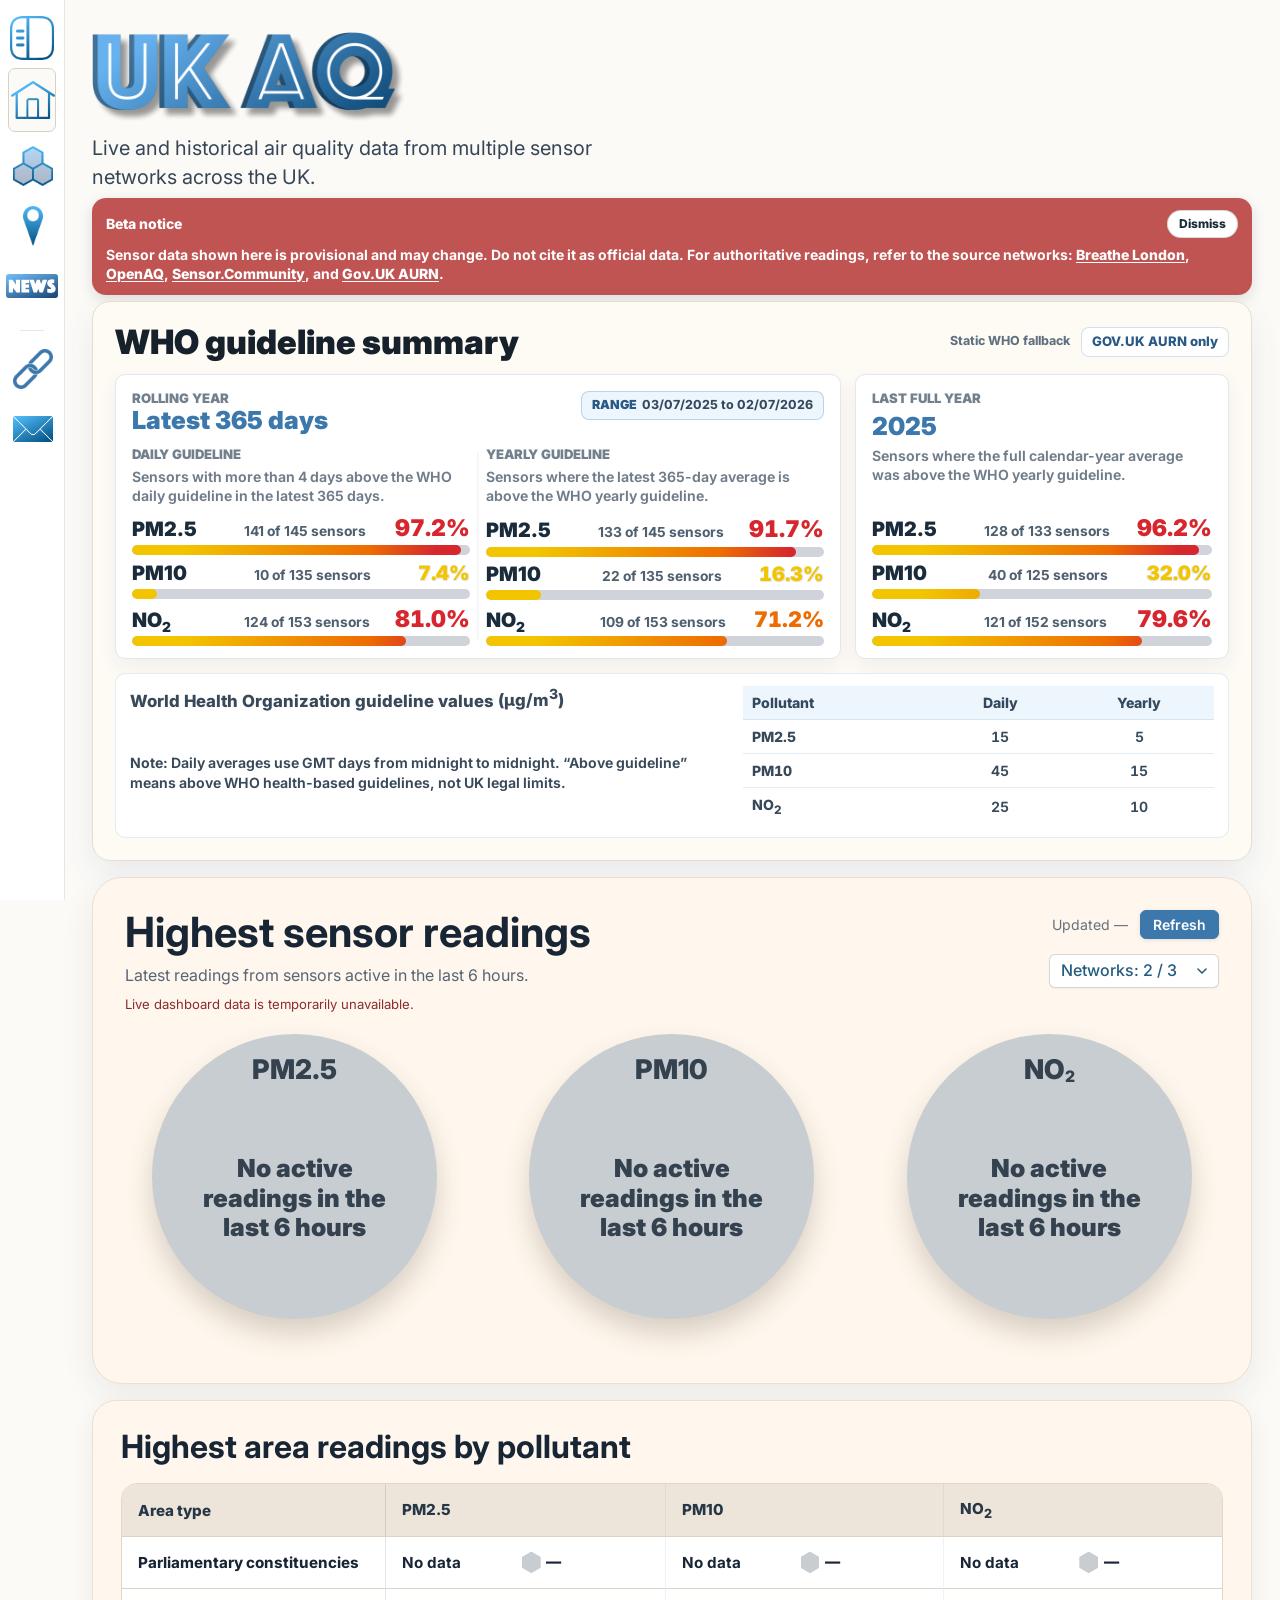
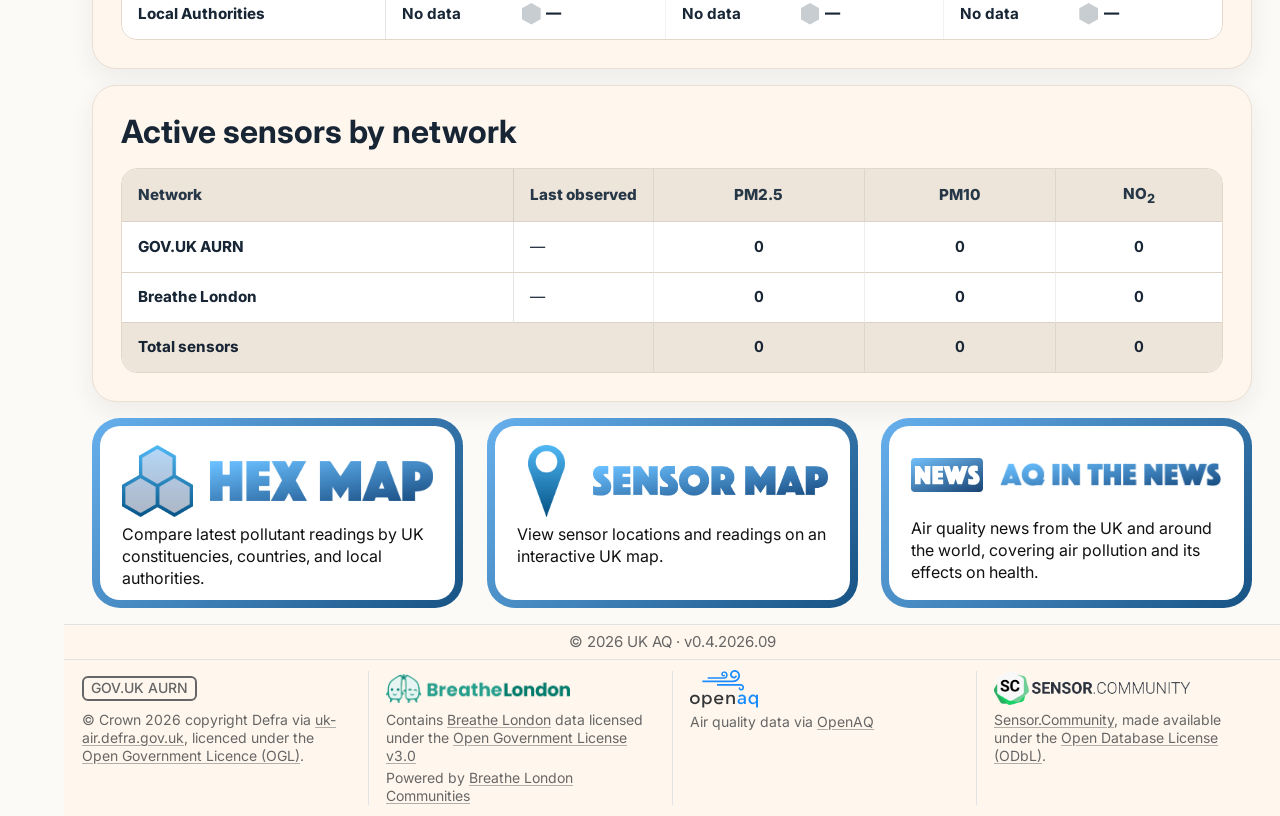
==== index.html @ a32d193e "Unify UK AQ cards into shared bottom-nav styles The UK AQ cards now use a shared bottom-nav styling " ====
<!DOCTYPE html>
<!-- uk-aq-root index.html  -->
<html lang="en">
<head>
  <meta charset="UTF-8">
  <meta name="viewport" content="width=device-width, initial-scale=1.0">
  <title>UK AQ</title>
  <link rel="stylesheet" href="styles.css">
  <link rel="stylesheet" href="/bottom-nav.css">
  <link rel="icon" href="/images/favicon.ico" type="image/png">
  <link rel="preload" as="image" href="/sidebar-images/uk-aq-hex-map-sidebar.svg" />
  <link rel="preload" as="image" href="/sidebar-images/youtube-logo.svg" />
  <link rel="preload" as="image" href="/sidebar-images/youtube-logo-Word.svg" />
  <link rel="preload" as="image" href="/sidebar-images/uk-aq-contact-blue-200h.svg" />
  <link rel="preload" as="image" href="/sidebar-images/UK-AQ-WHO-button.svg" />
  <link rel="preload" as="image" href="/sidebar-images/openaq_logo.svg" />
  <link rel="preload" as="image" href="/sidebar-images/breathelondon_logo_v2.svg" />
  <link rel="preload" as="image" href="/sidebar-images/scomm_logo_text.svg" />
  <link rel="preload" as="image" href="/images/UK-AQ-hex-map.svg" />
  <link rel="preload" as="image" href="/images/Link%20Icon.svg" />

<!--
  <link rel="preload" as="image" href="/sidebar-images/uk-aq-sensors-icon.svg" />
  <link rel="preload" as="image" href="/sidebar-images/uk-aq-map-icon.svg" />
  <link rel="preload" as="image" href="/sidebar-images/Bubble-Chart-Icon.svg" />
  <link rel="preload" as="image" href="/sidebar-images/Line-Chart-Icon.svg" />
  <link rel="preload" as="image" href="/sidebar-images/user-guide.svg" />
  <link rel="preload" as="image" href="/images/Red-Square-Button-White-Cross-200x200.svg" />
  <link rel="preload" as="image" href="/images/settings-cog.svg" />
-->
    <style>
    .home-page {
      margin: 0;
      min-height: 100vh;
      font-family: "Inter", "Segoe UI", Roboto, Arial, sans-serif;
      color: #101822;
      background: #fbfaf7;
    }

    .home-header {
      margin: 0 auto;
      padding: 32px 28px 0;
      background: #fbfaf7;
      text-align: left;
      box-sizing: border-box;
      border-bottom: 0;
    }

    .home-header-inner {
      width: 100%;
    }

    .home-title {
      margin: 0;
    }

    .home-title-logo {
      display: block;
      max-width: 100%;
      height: clamp(44px, 6vw, 82px);
    }

    .home-subtitle {
      margin: 0.75rem 0 0;
      color: #364657;
      font-size: clamp(1rem, 2vw, 1.25rem);
      line-height: 1.45;
    }

    .homepage-media-carousel[hidden] {
      display: none;
    }

    .homepage-media-news-link {
      display: inline-flex;
      align-items: center;
      justify-content: center;
      gap: 8px;
      min-height: 40px;
      box-sizing: border-box;
      padding: 3px 4px 3px 10px;
      border: 1px solid #3c78ac;
      border-radius: 10px;
      background: rgba(60, 120, 172, 0.07);
      color: #3c78ac;
      box-shadow: 0 1px 3px rgba(40, 90, 132, 0.08);
      text-decoration: none;
      transition: opacity 180ms ease, background-color 150ms ease, box-shadow 150ms ease;
    }

    .homepage-media-news-link:hover {
      background: rgba(60, 120, 172, 0.13);
      box-shadow: 0 3px 8px rgba(40, 90, 132, 0.12);
    }

    .homepage-media-news-link:focus-visible {
      outline: 2px solid rgba(60, 120, 172, 0.5);
      outline-offset: 2px;
    }

    .homepage-media-news-arrow {
      position: relative;
      display: block;
      flex: 0 0 37px;
      width: 37px;
      height: 18px;
    }

    .homepage-media-news-arrow::before {
      position: absolute;
      top: 50%;
      left: 0;
      width: 25px;
      height: 5px;
      border-radius: 999px 0 0 999px;
      background: #3c78ac;
      content: "";
      transform: translateY(-50%);
    }

    .homepage-media-news-arrow::after {
      position: absolute;
      top: 50%;
      right: 0;
      width: 0;
      height: 0;
      border-top: 9px solid transparent;
      border-bottom: 9px solid transparent;
      border-left: 12px solid #3c78ac;
      content: "";
      transform: translateY(-50%);
    }

    .homepage-media-news-icon {
      display: block;
      flex: 0 0 auto;
      width: 72px;
      height: auto;
    }

    @media (min-width: 768px) {
      .home-header-inner {
        display: grid;
        grid-template-columns: minmax(0, 1fr) minmax(0, 550px);
        gap: clamp(18px, 2.5vw, 40px);
        align-items: start;
      }

      .home-header-brand,
      .homepage-media-carousel {
        min-width: 0;
      }

      .home-subtitle {
        max-width: none;
      }

      .home-title-logo {
        height: clamp(56px, 7vw, 96px);
      }

      .homepage-media-carousel {
        justify-self: end;
        width: min(100%, 530px);
        padding: 10px;
        border-radius: 22px;
        background: #fff;
      }

      .homepage-media-carousel-inner {
        display: grid;
        grid-template-columns: minmax(112px, 32%) minmax(0, 1fr);
        gap: clamp(10px, 1.25vw, 14px);
        align-items: stretch;
      }

      .homepage-media-carousel-heading {
        display: grid;
        align-content: start;
        justify-items: end;
        align-self: start;
        gap: 8px;
        margin: 0;
      }

      .homepage-media-carousel-heading-title {
        width: 100%;
        margin: 0;
      }

      .homepage-media-carousel-heading .homepage-media-news-link {
        justify-self: center;
      }

      .homepage-media-carousel-heading-title img {
        display: block;
        width: 100%;
        height: auto;
        max-height: 108px;
        margin-top: -1px;
        object-fit: contain;
        object-position: right center;
      }

      .homepage-media-carousel-content {
        display: grid;
        gap: 5px;
        min-width: 0;
      }

      .homepage-media-carousel-stage {
        position: relative;
        aspect-ratio: 16 / 9;
      }

      .homepage-media-carousel-card {
        position: relative;
        display: block;
        /* Mirrors the Media dashboard Carousel preview card. */
        aspect-ratio: 16 / 9;
        overflow: hidden;
        box-sizing: border-box;
        border: 1px solid #eadfd2;
        border-radius: 18px;
        color: #fff;
        background:
          linear-gradient(120deg, rgba(40, 91, 136, 0.94), rgba(60, 120, 172, 0.66)),
          #285b88;
        box-shadow: 0 9px 24px rgba(67, 48, 29, 0.07);
        font-family: "Inter", "Segoe UI", Roboto, Arial, sans-serif;
        text-decoration: none;
        transform-origin: center;
        transition: transform 180ms ease, box-shadow 180ms ease;
      }

      .homepage-media-carousel-stage .homepage-media-carousel-card {
        position: absolute;
        inset: 0;
        opacity: 1;
        transition: opacity 500ms ease, transform 180ms ease, box-shadow 180ms ease;
      }

      .homepage-media-carousel-stage .homepage-media-carousel-card.is-entering,
      .homepage-media-carousel-stage .homepage-media-carousel-card.is-leaving {
        opacity: 0;
      }

      .homepage-media-carousel-card::before {
        position: absolute;
        z-index: 0;
        inset: 0;
        background: #e9edf0;
        content: "";
        opacity: 0;
        pointer-events: none;
        transition: opacity 500ms ease;
      }

      .homepage-media-carousel-card.is-image-loading::before {
        opacity: 1;
      }

      .homepage-media-carousel-card:focus-visible {
        outline: 3px solid rgba(60, 120, 172, 0.6);
        outline-offset: 3px;
      }

      .homepage-media-carousel-card-gradient {
        position: absolute;
        z-index: 1;
        inset: 0;
        background: linear-gradient(to bottom, transparent 32%, rgba(7, 18, 29, 0.18) 52%, rgba(7, 18, 29, 0.92) 100%);
        pointer-events: none;
      }

      .homepage-media-carousel-image {
        position: absolute;
        inset: 0;
        width: 100%;
        height: 100%;
        object-fit: cover;
        opacity: 0;
        transition: opacity 500ms ease;
      }

      .homepage-media-carousel-image.is-ready {
        opacity: 1;
      }

      .homepage-media-carousel-cue {
        position: absolute;
        z-index: 3;
        top: 8px;
        right: 8px;
        display: flex;
        align-items: center;
        gap: 5px;
        max-width: calc(100% - 16px);
        padding: 4px 7px;
        overflow: hidden;
        border-radius: 999px;
        background: rgba(7, 18, 29, 0.72);
        color: #fff;
        font-size: 1rem;
        font-weight: 750;
        line-height: 1.2;
        opacity: 0;
        transition: opacity 180ms ease;
      }

      .homepage-media-carousel-cue-text {
        overflow: hidden;
        text-overflow: ellipsis;
        white-space: nowrap;
      }

      .homepage-media-carousel-cue-icon {
        flex: 0 0 auto;
        width: 1em;
        height: 1em;
        object-fit: contain;
      }

      .homepage-media-carousel-card:focus-visible .homepage-media-carousel-cue {
        opacity: 1;
      }

      .homepage-media-carousel-overlay {
        position: absolute;
        z-index: 2;
        right: 18px;
        bottom: 16px;
        left: 18px;
        min-width: 0;
      }

      .homepage-media-carousel-source {
        margin: 0 0 6px;
        color: rgba(255, 255, 255, 0.88);
        font-size: 0.7rem;
        font-weight: 750;
        line-height: 1.25;
        text-shadow: 0 1px 3px rgba(0, 0, 0, 0.5);
      }

      .homepage-media-carousel-title {
        display: -webkit-box;
        margin: 0;
        overflow: hidden;
        color: #fff;
        font-size: 1rem;
        font-weight: 700;
        letter-spacing: -0.02em;
        line-height: 1.18;
        text-shadow: 0 1px 3px rgba(0, 0, 0, 0.38);
        -webkit-box-orient: vertical;
        -webkit-line-clamp: 2;
      }

      .homepage-media-carousel-controls {
        display: flex;
        align-items: center;
        justify-content: center;
        gap: 8px;
        min-height: 26px;
      }

      .homepage-media-carousel-button,
      .homepage-media-carousel-dot {
        border: 0;
        background: transparent;
        color: #526273;
        cursor: pointer;
        font: inherit;
      }

      .homepage-media-carousel-button {
        width: auto;
        height: 26px;
        padding: 0;
        font-size: 0.84rem;
        line-height: 1;
      }

      .homepage-media-carousel-button:focus-visible,
      .homepage-media-carousel-dot:focus-visible {
        outline: 2px solid #3c78ac;
        outline-offset: 2px;
      }

      .homepage-media-carousel-dots {
        display: flex;
        justify-content: center;
        gap: 8px;
      }

      .homepage-media-carousel-dot {
        width: 20px;
        height: 26px;
        padding: 0;
        font-size: 0.98rem;
        line-height: 1;
        opacity: 0.65;
      }

      .homepage-media-carousel-dot[aria-current="true"] {
        color: #3c78ac;
        opacity: 1;
      }

      @media (hover: hover) and (pointer: fine) {
        .homepage-media-carousel-card:hover {
          box-shadow: 0 7px 18px rgba(31, 42, 53, 0.16);
          transform: scale(1.012);
        }

        .homepage-media-carousel-card:hover .homepage-media-carousel-cue {
          opacity: 1;
        }

        .homepage-media-carousel-heading .homepage-media-news-link {
          opacity: 0;
        }

        .homepage-media-carousel-heading:hover .homepage-media-news-link,
        .homepage-media-carousel-heading:focus-within .homepage-media-news-link {
          opacity: 1;
        }
      }
    }

    @media (min-width: 768px) and (max-width: 926px) {
      .home-header-inner {
        grid-template-columns: minmax(0, 1fr) minmax(0, 456px);
        gap: clamp(12px, 2vw, 18px);
      }

      .homepage-media-carousel {
        width: min(100%, 440px);
        padding: 8px;
        border-radius: 18px;
      }

      .homepage-media-carousel-inner {
        grid-template-columns: minmax(96px, 32%) minmax(0, 1fr);
        gap: 8px;
      }

      .homepage-media-carousel-content {
        gap: 4px;
      }
    }

    @media (prefers-reduced-motion: reduce) {
      .homepage-media-carousel-card,
      .homepage-media-carousel-cue,
      .homepage-media-carousel-card::before,
      .homepage-media-carousel-image,
      .homepage-media-news-link {
        transition: none;
      }

      .homepage-media-carousel-cue {
        opacity: 1;
      }
    }

    .home-main {
      --home-main-footer-gap: 16px;
      position: relative;
      width: 100%;
      max-width: none;
      margin: 0;
      box-sizing: border-box;
      padding: 6px 28px var(--home-main-footer-gap);
      background: transparent;
      border-radius: 0;
      box-shadow: none;
      display: grid;
      gap: 16px;
    }

    .home-section {
      display: grid;
      gap: 16px;
    }

    .home-main > section {
      margin-bottom: 0;
    }

    .readings-dashboard {
      padding: clamp(1.25rem, 3vw, 2rem);
      border: 1px solid #eadfd2;
      border-radius: 30px;
      background: #fff7ed;
      box-shadow: 0 12px 32px rgba(67, 48, 29, 0.08);
      margin-bottom: 0;
    }

    .dashboard-tables {
      display: grid;
      gap: 16px;
      margin-top: 0;
    }

    .dashboard-tables + .home-section {
      margin-top: 0;
    }

    .dashboard-table-card {
      min-width: 0;
      padding: clamp(1.25rem, 3vw, 1.75rem);
      border: 1px solid #eadfd2;
      border-radius: 24px;
      background: #fff7ed;
      box-shadow: 0 9px 24px rgba(67, 48, 29, 0.07);
    }

    .dashboard-table-header {
      margin-bottom: 1.1rem;
    }

    .dashboard-table-title {
      margin: 0;
      color: #172535;
      font-size: clamp(1.45rem, 3vw, 2rem);
      line-height: 1.15;
    }

    .dashboard-table-wrap {
      max-width: 100%;
      overflow-x: auto;
      border: 1px solid #e3d7ca;
      border-radius: 16px;
      background: #fffdfa;
    }

    .dashboard-table-wrap:focus-visible {
      outline: 3px solid rgba(60, 120, 172, 0.45);
      outline-offset: 3px;
    }

    .dashboard-table {
      width: 100%;
      border-spacing: 0;
      border-collapse: separate;
      color: #172535;
      font-size: 0.95rem;
      line-height: 1.35;
      text-align: left;
    }

    .dashboard-table--areas {
      min-width: 760px;
    }

    .dashboard-table--areas .dashboard-table-area-type-col {
      width: 26%;
    }

    .dashboard-table--networks {
      min-width: 680px;
    }

    .dashboard-table th,
    .dashboard-table td {
      padding: 0.9rem 1rem;
      border-bottom: 1px solid #ded2c4;
      vertical-align: middle;
    }

    .dashboard-table thead th {
      background: #eee5da;
      color: #263747;
      font-weight: 800;
      white-space: nowrap;
    }

    .dashboard-table thead th:first-child {
      border-top-left-radius: 15px;
    }

    .dashboard-table thead th:last-child {
      border-top-right-radius: 15px;
    }

    .dashboard-table tbody th {
      font-weight: 750;
    }

    .dashboard-table tbody tr:last-child th,
    .dashboard-table tbody tr:last-child td {
      border-bottom: 0;
    }

    .dashboard-table tbody tr {
      background: #fff;
    }

    .dashboard-table--networks tbody tr:last-child {
      background: #eee5da;
    }

    .dashboard-table--networks th:not(:first-child),
    .dashboard-table--networks td:not(:first-child) {
      text-align: center;
    }

    .dashboard-table--networks th:nth-child(2),
    .dashboard-table--networks td:nth-child(2) {
      text-align: left;
    }

    .dashboard-table--networks td:not(:nth-child(2)) {
      font-variant-numeric: tabular-nums;
      font-weight: 700;
    }

    .dashboard-table--networks th:first-child,
    .dashboard-table--networks td:first-child {
      border-right: 1px solid rgba(30, 42, 51, 0.12);
    }

    .dashboard-table--networks th:nth-child(n + 3),
    .dashboard-table--networks td:nth-child(n + 3) {
      border-left: 1px solid rgba(30, 42, 51, 0.08);
    }

    .dashboard-table--networks tbody tr:last-child th:first-child {
      border-right: 0;
    }

    .dashboard-table time {
      white-space: nowrap;
      font-variant-numeric: tabular-nums;
    }

    .dashboard-status {
      margin: 0.55rem 0 0;
      color: var(--ink-soft);
      font-size: 0.82rem;
    }

    .dashboard-status[hidden] {
      display: none;
    }

    .dashboard-status--error {
      color: #8a2c2c;
    }

    .readings-dashboard.is-loading .pollutant-value,
    .readings-dashboard.is-loading .pollutant-station,
    .readings-dashboard.is-loading .pollutant-network {
      opacity: 0.58;
    }

    .dashboard-table--areas .area-reading {
      display: grid;
      grid-template-columns: minmax(0, 1fr) max-content;
      align-items: center;
      column-gap: 0.6rem;
      max-width: 100%;
      min-width: 0;
    }

    .dashboard-table--areas .area-reading-name {
      min-width: 0;
      overflow-wrap: anywhere;
      word-break: normal;
      line-height: 1.15;
      font-weight: 700;
    }

    .dashboard-table--areas .area-reading-metric {
      display: inline-flex;
      align-items: center;
      justify-self: end;
      gap: 0.35rem;
      font-weight: 850;
      white-space: nowrap;
    }

    .dashboard-table--areas .area-reading-value {
      white-space: nowrap;
    }

    .dashboard-table--areas .area-marker {
      width: 1.17rem;
      height: 1.35rem;
      flex: 0 0 1.17rem;
      background: #C8CDD1;
      clip-path: polygon(50% 0, 100% 25%, 100% 75%, 50% 100%, 0 75%, 0 25%);
    }

    .dashboard-table--areas .area-marker--level-red {
      background: #d7262e;
    }

    .dashboard-table--areas .area-marker--level-orange {
      background: #ed6c02;
    }

    .dashboard-table--areas .area-marker--level-yellow {
      background: #f2c500;
    }

    .dashboard-table--areas th:first-child,
    .dashboard-table--areas td:first-child {
      border-right: 1px solid rgba(30, 42, 51, 0.12);
    }

    .dashboard-table--areas th + th,
    .dashboard-table--areas td + td {
      border-left: 1px solid rgba(30, 42, 51, 0.06);
    }

    .dashboard-table--areas th:nth-child(2),
    .dashboard-table--areas td:nth-child(2) {
      border-left: 0;
    }

    @media (max-width: 760px) {
      .dashboard-table--areas .area-reading {
        grid-template-columns: 1fr;
        row-gap: 0.25rem;
      }

      .dashboard-table--areas .area-reading-metric {
        justify-self: start;
      }
    }

    .readings-header {
      display: grid;
      grid-template-columns: minmax(0, 1fr) auto;
      gap: 1rem;
      align-items: start;
    }

    .readings-title {
      margin: 0;
      color: #172535;
      font-size: clamp(1.8rem, 4vw, 2.6rem);
      line-height: 1.1;
    }

    .readings-subtitle {
      margin: 0.5rem 0 0;
      color: #586573;
      font-size: 1rem;
      line-height: 1.45;
    }

    .readings-header-controls {
      display: grid;
      gap: 15px;
      justify-items: end;
    }

    .readings-actions {
      display: flex;
      align-items: center;
      gap: 0.75rem;
    }

    .readings-controls {
      display: flex;
      justify-content: flex-end;
    }

    .readings-updated {
      margin: 0;
      color: #65717d;
      font-size: 0.88rem;
      white-space: nowrap;
    }

    .btn-refresh {
      padding: 5px 12px;
      border: 1px solid #3C78AC;
      border-radius: 6px;
      background: #3C78AC;
      color: #fff;
      box-shadow: 0 1px 4px rgba(16, 24, 34, 0.12);
      font-family: inherit;
      font-size: 14px;
      font-weight: 600;
      cursor: pointer;
      transition: transform 0.15s, box-shadow 0.15s, background-color 0.15s, border-color 0.15s;
    }

    .btn-refresh:hover:not(:disabled) {
      transform: translateY(-1px);
      border-color: #285A84;
      background: #285A84;
      box-shadow: 0 4px 10px rgba(16, 24, 34, 0.16);
    }

    .btn-refresh:active:not(:disabled) {
      transform: translateY(0);
      box-shadow: none;
    }

    .btn-refresh:focus-visible {
      outline: 2px solid rgba(60, 120, 172, 0.5);
      outline-offset: 2px;
    }

    .btn-refresh:disabled {
      opacity: 0.65;
      cursor: wait;
      transform: none;
      box-shadow: none;
    }

    .home-network-picker {
      position: relative;
      display: inline-flex;
      font-family: "Inter", system-ui, -apple-system, sans-serif;
    }

    .home-network-picker-button {
      display: inline-flex;
      align-items: center;
      justify-content: space-between;
      gap: 7px;
      min-width: 17ch;
      padding: 6px 11px;
      border: 1px solid rgba(20, 34, 37, 0.18);
      border-radius: 6px;
      background: #fff;
      color: #245b82;
      font: inherit;
      font-size: 16px;
      font-weight: 500;
      line-height: 1.2;
      cursor: pointer;
      white-space: nowrap;
      box-shadow: 0 1px 2px rgba(0, 0, 0, 0.05);
    }

    .home-network-picker-button:hover:not([aria-expanded="true"]) {
      background: #f8fafc;
      border-color: #d1d5db;
    }

    .home-network-picker-button[aria-expanded="true"] {
      background: #eff6ff;
      border-color: #3C78AC;
      color: #3C78AC;
    }

    .home-network-picker-button:focus-visible {
      outline: 2px solid rgba(60, 120, 172, 0.5);
      outline-offset: 2px;
    }

    .home-network-picker-chevron {
      margin-left: auto;
      flex-shrink: 0;
      transition: transform 0.15s ease;
    }

    .home-network-picker-button[aria-expanded="true"] .home-network-picker-chevron {
      transform: rotate(180deg);
    }

    .home-network-picker-panel {
      position: absolute;
      top: calc(100% + 8px);
      right: 0;
      z-index: 340;
      display: grid;
      gap: 8px;
      width: min(350px, calc(100vw - 28px));
      min-width: 270px;
      box-sizing: border-box;
      padding: 10px;
      border: 1px solid rgba(20, 34, 37, 0.18);
      border-radius: 12px;
      background: #fffdfa;
      box-shadow: 0 12px 30px rgba(16, 24, 34, 0.18);
    }

    .home-network-picker-panel[hidden] {
      display: none;
    }

    .home-network-picker-header {
      display: flex;
      justify-content: space-between;
      padding: 2px 2px 8px;
      border-bottom: 1px solid rgba(30, 42, 51, 0.1);
      color: #65717d;
      font-size: 0.86rem;
      font-weight: 700;
      letter-spacing: 0.06em;
      text-transform: uppercase;
    }

    .home-network-picker-count {
      color: #245b82;
      font-size: 1.05rem;
      font-variant-numeric: tabular-nums;
    }

    .home-network-picker-actions {
      display: flex;
      align-items: center;
      gap: 0.5rem;
      padding: 0 2px 2px;
    }

    .home-network-picker-action {
      padding: 0;
      border: 0;
      background: transparent;
      color: #3C78AC;
      font: inherit;
      font-size: 0;
      cursor: pointer;
    }

    .home-network-picker-action:disabled {
      color: #9aa2a9;
      cursor: not-allowed;
    }

    .home-network-picker-actions-divider {
      color: #3C78AC;
      font-size: 1.25rem;
      font-weight: 700;
      line-height: 1;
      user-select: none;
    }

    .home-network-picker-action-icon {
      position: relative;
      display: block;
      width: 16px;
      height: 16px;
      border-radius: 2px;
    }

    .home-network-picker-action-icon--select-all {
      border: 1px solid #3C78AC;
      background: #3C78AC;
    }

    .home-network-picker-action-icon--select-all::before {
      content: "✓";
      position: absolute;
      inset: 0;
      display: flex;
      align-items: center;
      justify-content: center;
      color: #fff;
      font-size: 13px;
      font-weight: 800;
      line-height: 1;
    }

    .home-network-picker-action-icon--clear-all {
      border: 1px solid #3C78AC;
      background: transparent;
    }

    .home-network-picker-action:disabled .home-network-picker-action-icon--select-all {
      border-color: #9aa2a9;
      background: #9aa2a9;
    }

    .home-network-picker-action:disabled .home-network-picker-action-icon--clear-all {
      border-color: #9aa2a9;
    }

    .home-network-picker-list {
      display: grid;
      gap: 3px;
      max-height: min(44vh, 360px);
      overflow-y: auto;
    }

    .home-network-picker-row {
      display: flex;
      align-items: center;
      justify-content: space-between;
      gap: 10px;
      padding: 7px 10px;
      border-radius: 8px;
      color: #172535;
      font-size: 1.08rem;
      font-weight: 600;
      cursor: pointer;
    }

    .home-network-picker-row:hover,
    .home-network-picker-row:focus-within {
      background: rgba(40, 117, 168, 0.08);
    }

    .home-network-picker-row.is-unselected {
      color: #73808d;
    }

    .home-network-picker-row-main {
      display: inline-flex;
      align-items: center;
      gap: 8px;
      min-width: 0;
    }

    .home-network-picker-row input {
      width: 15px;
      height: 15px;
      accent-color: #2875a8;
    }

    .home-network-picker-sensor-count {
      color: #3C78AC;
      font-size: 1rem;
      font-weight: 700;
      font-variant-numeric: tabular-nums;
    }

    .home-network-picker-footer {
      padding-top: 8px;
      border-top: 1px solid rgba(30, 42, 51, 0.1);
      color: #6b7280;
      font-size: 13px;
    }

    @media (max-width: 720px) {
      .home-network-picker-panel {
        right: auto;
        left: 0;
      }
    }

    .pollutant-grid {
      display: grid;
      grid-template-columns: repeat(3, minmax(0, 1fr));
      column-gap: clamp(1.5rem, 3vw, 2.5rem);
      row-gap: 1rem;
      margin-top: 1.35rem;
    }

    .pollutant-item {
      display: grid;
      grid-template-rows: auto auto auto;
      justify-items: center;
      align-items: start;
      gap: 1rem;
      min-width: 0;
    }

    .pollutant-item > .pollutant-circle,
    .pollutant-item > .pollutant-unavailable {
      grid-row: 1;
    }

    .pollutant-item > .scale-legend {
      grid-row: 2;
    }

    .pollutant-item > .pollutant-actions {
      grid-row: 3;
    }

    @supports (grid-template-rows: subgrid) {
      @media (min-width: 641px) {
        .pollutant-grid {
          grid-auto-rows: auto auto auto;
        }

        .pollutant-item {
          grid-row: span 3;
          grid-template-rows: subgrid;
          row-gap: 1rem;
        }
      }
    }

    .pollutant-unavailable {
      width: min(100%, 240px);
      min-height: 150px;
      box-sizing: border-box;
      display: grid;
      align-content: center;
      justify-items: center;
      gap: 0.45rem;
      padding: 1.25rem;
      border: 1px dashed rgba(30, 42, 51, 0.22);
      border-radius: 24px;
      background: rgba(255, 255, 255, 0.48);
      color: #586573;
      text-align: center;
    }

    .pollutant-unavailable[hidden],
    .pollutant-item .pollutant-circle[hidden],
    .pollutant-item .scale-legend[hidden],
    .pollutant-item .pollutant-actions[hidden] {
      display: none;
    }

    .pollutant-unavailable-title {
      margin: 0;
      color: #344250;
      font-size: clamp(1.15rem, 2vw, 1.35rem);
      font-weight: 850;
      line-height: 1.1;
    }

    .pollutant-unavailable-copy {
      margin: 0;
      font-size: 0.92rem;
      font-weight: 650;
      line-height: 1.35;
    }

    .pollutant-circle {
      width: min(100%, 285px);
      aspect-ratio: 1;
      box-sizing: border-box;
      display: grid;
      grid-template-rows: auto auto auto minmax(1.25rem, 1fr) auto auto;
      align-items: center;
      justify-items: center;
      padding: 1.2rem 1.85rem 0.78rem;
      border-radius: 50%;
      color: #fff;
      text-align: center;
      box-shadow: 0 15px 28px rgba(56, 42, 30, 0.2);
      -webkit-text-stroke: 0.6px #666;
      paint-order: stroke fill;
      overflow: hidden;
    }

    .pollutant-circle--pm25 {
      background: #C8CDD1;
    }

    .pollutant-circle--pm10 {
      background: #C8CDD1;
    }

    .pollutant-circle--no2 {
      background: #C8CDD1;
    }

    .pollutant-circle--inactive {
      background: #C8CDD1 !important;
      color: #344250;
      -webkit-text-stroke: 0;
    }

    .pollutant-circle--inactive .pollutant-value-slot {
      height: clamp(3.69rem, 6.66vw, 5.13rem);
    }

    .pollutant-circle--inactive .pollutant-value {
      max-width: 92%;
      font-size: clamp(1.2rem, 2.2vw, 1.55rem);
      line-height: 1.18;
      white-space: normal;
    }

    .pollutant-circle--inactive .pollutant-name {
      grid-row: 1;
    }

    .pollutant-circle--inactive .pollutant-value-slot {
      grid-row: 2;
    }

    .pollutant-circle--inactive .pollutant-station {
      grid-row: 5;
    }

    .pollutant-circle--inactive .pollutant-network {
      grid-row: 6;
    }

    .pollutant-name {
      min-height: 1.25em;
      display: flex;
      align-items: baseline;
      justify-content: center;
      margin: 0.2rem 0 0 0;
      font-size: clamp(1.35rem, 2.2vw, 1.7rem);
      font-weight: 850;
      line-height: 1;
    }

    .pollutant-name sub {
      position: relative;
      bottom: -0.18em;
      font-size: 0.58em;
      line-height: 0;
    }

    .pollutant-value-slot,
    .pollutant-unit,
    .pollutant-observed,
    .pollutant-station,
    .pollutant-network {
      position: relative;
      top: -8px;
    }

    .pollutant-value-slot {
      width: 100%;
      height: clamp(3.69rem, 6.66vw, 5.13rem);
      margin-top: 1.1rem;
      display: flex;
      align-items: center;
      justify-content: center;
    }

    .pollutant-value {
      display: block;
      max-width: 100%;
      font-size: clamp(4.1rem, 7.4vw, 5.7rem);
      font-weight: 900;
      line-height: 0.9;
      overflow: visible;
      text-align: center;
      white-space: nowrap;
    }

    .pollutant-value--fitted {
      letter-spacing: -0.02em;
    }

    .pollutant-unit {
      margin-top: 0.4rem;
      font-size: 1rem;
      font-weight: 750;
    }

    .pollutant-unit sup {
      font-size: 0.65em;
    }

    .pollutant-observed {
      width: 100%;
      align-self: end;
      margin: 0;
      padding-top: 0.4rem;
      font-size: clamp(0.66rem, 1.15vw, 0.78rem);
      font-weight: 700;
      line-height: 1.15;
      opacity: 0.95;
      white-space: nowrap;
    }

    .pollutant-observed[hidden] {
      display: none;
    }

    .pollutant-observed-zone {
      font-size: 0.82em;
      font-weight: 850;
      letter-spacing: 0.04em;
      text-transform: uppercase;
    }

    .pollutant-station {
      width: 82%;
      align-self: end;
      min-height: 2.25em;
      max-height: 2.25em;
      display: flex;
      align-items: flex-end;
      justify-content: center;
      margin-top: 0.25rem;
      font-size: clamp(0.92rem, 1.7vw, 1.08rem);
      font-weight: 800;
      line-height: 1.08;
      overflow-wrap: anywhere;
    }

    .pollutant-network {
      width: 100%;
      margin-top: 0.02rem;
      transform: translateY(-5px);
      font-size: 0.82rem;
      font-weight: 650;
      line-height: 1.12;
      overflow-wrap: anywhere;
    }

    .scale-legend {
      width: min(100%, 380px);
    }

    .scale-stripe-row {
      display: grid;
      grid-template-columns: 2rem minmax(0, 285px) 2.75rem;
      align-items: start;
      justify-content: center;
      column-gap: 0.45rem;
    }

    .scale-stripe-track {
      min-width: 0;
      width: 100%;
    }

    .scale-stripe-endpoint {
      padding-top: 0.05rem;
      color: #465462;
      font-size: 0.82rem;
      font-weight: 700;
      line-height: 12px;
      font-variant-numeric: tabular-nums;
      white-space: nowrap;
    }

    .scale-stripe-endpoint--start {
      text-align: right;
    }

    .scale-stripe-endpoint--end {
      text-align: left;
    }

    .scale-stripe {
      position: relative;
      height: 12px;
      overflow: hidden;
      border: 1px solid rgba(30, 42, 51, 0.2);
      border-radius: 999px;
      /* Keep in sync with the Hex Map HEAT_STOPS legend palette. */
      background: linear-gradient(
        90deg,
        #00a85a,
        #ffd54a,
        #ff9b3a,
        #e03c3c,
        #5b2a86
      );
    }

    .scale-stripe-tick {
      position: absolute;
      top: 0;
      bottom: 0;
      width: 2px;
      background: rgba(20, 34, 37, 0.4);
      pointer-events: none;
    }

    .scale-stripe-labels {
      position: relative;
      height: 1rem;
      margin-top: 0.25rem;
      color: #586573;
      font-size: 0.68rem;
      font-weight: 700;
      line-height: 1;
      font-variant-numeric: tabular-nums;
    }

    .scale-stripe-number {
      position: absolute;
      top: 0;
      transform: translateX(-50%);
      white-space: nowrap;
    }

    .pollutant-actions {
      display: flex;
      width: 100%;
      min-height: 54px;
      justify-content: center;
      align-items: center;
      gap: 0.75rem;
      flex-wrap: nowrap;
    }

    .pollutant-action {
      display: inline-flex;
      align-items: center;
      justify-content: center;
      height: 54px;
      width: auto;
      padding: 0;
      border: 0;
      border-radius: 8px;
      background: transparent;
      line-height: 0;
      text-decoration: none;
      transition: transform 0.16s ease, filter 0.16s ease;
    }

    .pollutant-action:hover {
      transform: translateY(-2px);
      filter: drop-shadow(0 6px 10px rgba(16, 24, 34, 0.18));
    }

    .pollutant-action:focus-visible {
      outline: 3px solid rgba(23, 82, 131, 0.35);
      outline-offset: 3px;
    }

    .pollutant-action img {
      display: block;
      height: 54px;
      width: auto;
      max-width: 72px;
      object-fit: contain;
      background: transparent;
    }

    @media (max-width: 640px) {
      .pollutant-actions {
        min-height: 46px;
      }

      .pollutant-action {
        height: 46px;
        border-radius: 7px;
      }

      .pollutant-action img {
        height: 46px;
        max-width: 64px;
      }
    }

    .section-logo {
      display: block;
      max-width: 100%;
      height: auto;
    }

    .section-logo--ukaq {
      width: auto;
      height: clamp(44px, 5.6vw, 80px);
    }

    .section-logo--de {
      width: auto;
      height: clamp(44px, 5.6vw, 80px);
    }

    .section-description {
      margin: 0;
      font-size: 1.08rem;
      line-height: 1.35;
      color: #111;
      max-width: 980px;
    }

    .tool-grid {
      display: grid;
      grid-template-columns: repeat(3, minmax(0, 1fr));
      gap: 1.5rem;
      align-items: stretch;
    }

    .tool-card {
      display: flex;
      flex-direction: column;
      box-sizing: border-box;
      min-height: 184px;
      container-type: inline-size;
      padding: 1.05rem 1.35rem 0.68rem;
      border: 8px solid transparent;
      border-radius: 28px;
      background:
        linear-gradient(#fff, #fff) padding-box,
        linear-gradient(135deg, #FFF056, #FF0000) border-box;
      color: #101822;
      text-decoration: none;
      transition: transform 0.18s ease, box-shadow 0.18s ease;
    }

    .tool-card:hover {
      transform: translateY(-3px);
      box-shadow: 0 12px 26px rgba(16, 24, 34, 0.12);
    }

    .tool-card:focus-visible {
      outline: 3px solid rgba(60, 120, 172, 0.45);
      outline-offset: 4px;
    }

    .tool-card-header {
      display: flex;
      align-items: center;
      gap: 1rem;
      min-height: 76px;
      margin-bottom: 0;
      min-width: 0;
      overflow: hidden;
    }

    .tool-card-icon-box {
      width: 72px;
      height: 72px;
      flex: 0 0 72px;
      display: inline-flex;
      align-items: center;
      justify-content: center;
    }

    .tool-card-icon {
      width: 72px;
      height: 72px;
      object-fit: contain;
      display: block;
      flex: 0 0 72px;
    }

    .tool-card-icon--line {
      width: 66px;
      height: 66px;
    }

    .tool-card-icon--eco {
      width: 62px;
      height: 62px;
    }

    .tool-card-title {
      display: block;
      max-width: 100%;
      font-size: clamp(1.9rem, 2.6vw, 2.75rem);
      font-weight: 900;
      line-height: 0.95;
      letter-spacing: 0.01em;
      text-transform: uppercase;
      text-shadow: none;
    }

    .tool-card-title--ukaq {
      background: linear-gradient(180deg, #72bbff 0%, #3c78ac 68%, #2b608d 100%);
      -webkit-background-clip: text;
      -webkit-text-fill-color: transparent;
      background-clip: text;
      color: transparent;
    }

    .tool-card-title--de {
      background: linear-gradient(180deg, #ffae00 0%, #ff7400 45%, #ff0000 100%);
      -webkit-background-clip: text;
      -webkit-text-fill-color: transparent;
      background-clip: text;
      color: transparent;
    }

    .tool-card-title-graphic {
      display: block;
      flex: 1 1 auto;
      width: 100%;
      max-width: 100%;
      min-width: 0;
      max-height: 40px;
      height: auto;
      object-fit: contain;
      object-position: left center;
    }

    .tool-card-title-graphic-switch {
      --title-two-line-max-h: 58px;
      --title-one-line-max-h: 40px;
      display: flex;
      flex: 1 1 auto;
      align-items: center;
      min-width: 0;
      width: 100%;
      container-type: inline-size;
    }

    .tool-card-title-graphic-switch .tool-card-title-graphic--two-line {
      display: block;
      max-height: var(--title-two-line-max-h);
    }

    .tool-card-title-graphic-switch .tool-card-title-graphic--one-line {
      display: none;
      max-height: var(--title-one-line-max-h);
    }

    @container (min-width: 220px) {
      .tool-card-title-graphic-switch .tool-card-title-graphic--two-line {
        display: none;
      }

      .tool-card-title-graphic-switch .tool-card-title-graphic--one-line {
        display: block;
        max-height: clamp(28px, 14cqi, 44px);
      }
    }

    .tool-card-title-graphic--de {
      max-height: 58px;
    }

    .tool-card-description {
      margin: 0.35rem 0 0;
      padding-top: 0;
      font-size: 1rem;
      line-height: 1.35;
      color: #111;
      text-align: center;
    }

    .home-footer {
      text-align: center;
      padding: 1rem 0 1.4rem;
      background: #fff7ed;
      color: #666;
      position: static;
      width: auto;
      border-top: 1px solid #e4e6ea;
    }

    .sr-only {
      position: absolute;
      width: 1px;
      height: 1px;
      padding: 0;
      margin: -1px;
      overflow: hidden;
      clip: rect(0, 0, 0, 0);
      white-space: nowrap;
      border: 0;
    }

    .who-dashboard-card {
      --who-surface: #ffffff;
      --who-wrap: #fefaf4;
      --who-accent: #3c78ac;
      --who-accent-deep: #285a84;
      --who-label: #72808d;
      --who-line: #e4e6ea;
      --who-line-soft: #eef0f3;
      --who-bar-grey: #d0d4da;
      display: grid;
      gap: 0.9rem;
      min-width: 0;
      padding: clamp(0.95rem, 2.2vw, 1.4rem);
      border: 1px solid #e6ddcf;
      border-radius: 18px;
      background: var(--who-wrap);
      box-shadow: 0 12px 30px rgba(40, 90, 132, 0.09);
      color: #162434;
    }

    .who-dashboard-card + .readings-dashboard {
      margin-top: 0;
    }

    .who-summary-shell {
      display: contents;
    }

    .who-card-header {
      display: flex;
      align-items: center;
      justify-content: space-between;
      gap: 1rem;
      min-width: 0;
    }

    .who-title-group {
      min-width: 0;
    }

    .who-title {
      margin: 0;
      color: #17212c;
      font-size: clamp(1.55rem, 3vw, 2.1rem);
      font-weight: 900;
      line-height: 1.05;
    }

    .who-header-actions {
      display: flex;
      align-items: center;
      justify-content: flex-end;
      gap: 0.7rem;
      flex: 0 0 auto;
    }

    .who-status {
      display: none;
      max-width: 12rem;
      color: #5e6f7f;
      font-size: 0.78rem;
      font-weight: 750;
      line-height: 1.2;
      text-align: right;
    }

    .who-status.is-visible {
      display: inline-block;
    }

    .who-source-pill,
    .who-date-pill {
      display: inline-flex;
      align-items: center;
      gap: 0.35rem;
      width: fit-content;
      max-width: 100%;
      padding: 0.42rem 0.62rem;
      border: 1px solid rgba(60, 120, 172, 0.22);
      border-radius: 8px;
      background: #fff;
      color: var(--who-accent-deep);
      font-size: 0.82rem;
      font-weight: 800;
      line-height: 1.1;
      white-space: nowrap;
    }

    .who-date-pill {
      background: #edf6fd;
      border-color: rgba(60, 120, 172, 0.28);
      color: #34495d;
      font-size: 0.78rem;
      font-weight: 750;
    }

    .who-date-pill-label {
      color: var(--who-accent-deep);
      font-weight: 900;
      text-transform: uppercase;
    }

    .who-page-button {
      display: inline-flex;
      align-items: center;
      justify-content: center;
      height: 52px;
      width: 52px;
      border-radius: 8px;
      text-decoration: none;
      transition: transform 0.16s ease, filter 0.16s ease;
    }

    .who-page-button:hover {
      transform: translateY(-2px);
      filter: drop-shadow(0 7px 11px rgba(40, 90, 132, 0.2));
    }

    .who-page-button:focus-visible,
    .who-toggle button:focus-visible {
      outline: 3px solid rgba(60, 120, 172, 0.42);
      outline-offset: 3px;
    }

    .who-page-button img {
      display: block;
      width: 52px;
      height: 52px;
      object-fit: contain;
    }

    .who-toggle {
      display: none;
      grid-template-columns: repeat(2, minmax(0, 1fr));
      gap: 0.35rem;
      padding: 0.28rem;
      border: 1px solid var(--who-line);
      border-radius: 10px;
      background: #fff;
    }

    .who-toggle button {
      min-width: 0;
      min-height: 42px;
      border: 0;
      border-radius: 8px;
      background: transparent;
      color: #4c5c6c;
      font: inherit;
      font-size: 0.92rem;
      font-weight: 850;
      cursor: pointer;
    }

    .who-toggle button[aria-selected="true"] {
      background: var(--who-accent);
      color: #fff;
    }

    .who-summary-grid {
      display: grid;
      grid-template-columns: minmax(0, 1.65fr) minmax(280px, 0.85fr);
      gap: 0.85rem;
      align-items: stretch;
      min-width: 0;
    }

    .who-rolling-card,
    .who-summary-card {
      min-width: 0;
      padding: clamp(0.86rem, 1.7vw, 1rem) clamp(0.86rem, 1.7vw, 1rem) 0.72rem;
      border: 1px solid var(--who-line);
      border-radius: 10px;
      background: var(--who-surface);
      box-shadow: 0 8px 20px rgba(40, 90, 132, 0.06);
    }

    .who-rolling-card {
      display: grid;
      grid-template-rows: auto 1fr;
      gap: 0.78rem;
    }

    .who-summary-card {
      display: grid;
      grid-template-rows: auto 1fr;
      gap: 0.58rem;
    }

    .who-rolling-card-header,
    .who-summary-card-header {
      display: grid;
      gap: 0.36rem;
      min-width: 0;
    }

    .who-rolling-card-header {
      grid-template-columns: minmax(0, 1fr) auto;
      align-items: start;
      column-gap: 1rem;
    }

    .who-rolling-title {
      min-width: 0;
    }

    .who-summary-label {
      color: var(--who-label);
      font-size: 0.82rem;
      font-weight: 900;
      line-height: 1.1;
      text-transform: uppercase;
    }

    .who-summary-value {
      margin-top: 0.15rem;
      color: var(--who-accent);
      font-size: clamp(1.22rem, 2.2vw, 1.55rem);
      font-weight: 900;
      line-height: 1.08;
    }

    .who-summary-subtext {
      color: #6f7d8b;
      font-size: 0.88rem;
      font-weight: 650;
      line-height: 1.35;
    }

    .who-rolling-sections {
      position: relative;
      display: grid;
      grid-template-columns: repeat(2, minmax(0, 1fr));
      grid-template-rows: 1fr;
      align-items: stretch;
      gap: 1rem;
      min-width: 0;
    }

    .who-rolling-sections::before {
      content: "";
      position: absolute;
      top: 0.35rem;
      bottom: 0.35rem;
      left: 50%;
      width: 1px;
      background: var(--who-line-soft);
      transform: translateX(-50%);
      pointer-events: none;
    }

    .who-rolling-section {
      display: grid;
      grid-template-rows: auto 1fr;
      align-self: stretch;
      height: 100%;
      gap: 0.68rem;
      min-width: 0;
    }

    .who-pollutant-list {
      display: grid;
      align-self: start;
      gap: 0.48rem;
      min-width: 0;
      transform: translateY(0.5rem);
    }

    .who-pollutant-row {
      display: grid;
      gap: 0.26rem;
      min-width: 0;
    }

    .who-pollutant-topline {
      display: grid;
      grid-template-columns: minmax(70px, 0.72fr) minmax(0, 1fr) auto;
      gap: 0.6rem;
      align-items: baseline;
      min-width: 0;
      color: #1a2b3b;
    }

    .who-pollutant-name {
      font-size: clamp(1.2rem, 1.55vw, 1.48rem);
      font-weight: 900;
      line-height: 1.1;
      white-space: nowrap;
    }

    .who-pollutant-name sub,
    .who-guideline-values-line sub {
      font-size: 0.7em;
      line-height: 0;
    }

    .who-pollutant-count {
      min-width: 0;
      color: #4f6070;
      font-size: 0.86rem;
      font-weight: 720;
      line-height: 1.2;
      overflow-wrap: anywhere;
    }

    .who-pollutant-percent {
      color: var(--who-accent-deep);
      font-size: clamp(1.2rem, 1.55vw, 1.48rem);
      font-weight: 900;
      line-height: 1.1;
      font-variant-numeric: tabular-nums;
      white-space: nowrap;
    }

    .who-bar {
      height: 10px;
      overflow: hidden;
      border-radius: 999px;
      background: var(--who-bar-grey);
    }

    .who-bar-fill {
      display: block;
      width: var(--pct);
      max-width: 100%;
      height: 100%;
      border-radius: inherit;
      background: linear-gradient(90deg, var(--who-accent), var(--who-accent-deep));
    }

    .who-card-footer {
      display: grid;
      gap: 0.34rem;
      padding: 0.72rem 0.86rem;
      border: 1px solid rgba(60, 120, 172, 0.14);
      border-radius: 10px;
      background: #edf6fd;
      color: #38495a;
      font-size: 0.88rem;
      font-weight: 650;
      line-height: 1.35;
    }

    .who-guideline-values-line {
      display: flex;
      align-items: baseline;
      gap: 0.35rem;
      flex-wrap: wrap;
    }

    .who-guideline-values-line strong,
    .who-guideline-values-line span {
      line-height: 1.35;
    }

    @media (max-width: 980px) {
      .pollutant-grid {
        grid-template-columns: repeat(2, minmax(0, 1fr));
      }

      .tool-grid {
        grid-template-columns: repeat(2, minmax(0, 1fr));
      }

      .who-summary-grid {
        grid-template-columns: 1fr;
      }

      .who-rolling-sections {
        grid-template-columns: 1fr;
      }

      .who-rolling-sections::before {
        display: none;
      }
    }

    @media (min-width: 1300px) {
      .tool-card {
        min-height: 174px;
      }
    }

    @media (max-width: 640px) {
      .home-header {
        padding: 26px 18px 0;
      }

      .home-main {
        padding: 6px 16px var(--home-main-footer-gap);
        gap: 16px;
      }

      .home-main > .ukaq-beta-notice-mount {
        width: calc(100% + 8px);
        margin-left: -4px;
      }

      .readings-dashboard {
        padding: 1.1rem;
        border-radius: 22px;
      }

      .who-dashboard-card {
        padding: 0.9rem;
        border-radius: 16px;
      }

      .who-card-header {
        align-items: flex-start;
        flex-direction: column;
      }

      .who-header-actions {
        width: 100%;
        justify-content: space-between;
      }

      .who-source-pill {
        white-space: normal;
      }

      .who-page-button,
      .who-page-button img {
        width: 48px;
        height: 48px;
      }

      .who-toggle {
        display: grid;
      }

      .who-summary-grid {
        display: block;
      }

      .who-dashboard-card.is-enhanced .who-summary-card,
      .who-dashboard-card.is-enhanced .who-rolling-card {
        display: none;
      }

      .who-dashboard-card.is-enhanced .who-summary-card.is-active,
      .who-dashboard-card.is-enhanced .who-rolling-card.is-active {
        display: grid;
      }

      .who-rolling-card-header {
        grid-template-columns: 1fr;
      }

      .who-date-pill {
        white-space: normal;
      }

      .who-pollutant-topline {
        grid-template-columns: minmax(64px, 0.6fr) minmax(0, 1fr) auto;
        gap: 0.48rem;
      }

      .who-pollutant-count {
        font-size: 0.8rem;
      }

      .who-card-footer {
        padding: 0.82rem 0.86rem;
      }

      .dashboard-tables {
        gap: 16px;
        margin-top: 0;
      }

      .dashboard-tables + .home-section {
        margin-top: 0;
      }

      .dashboard-table-card {
        padding: 1rem;
        border-radius: 20px;
      }

      .dashboard-table-wrap {
        border-radius: 13px;
      }

      .dashboard-table {
        font-size: 0.9rem;
      }

      .dashboard-table th,
      .dashboard-table td {
        padding: 0.75rem 0.8rem;
      }

      .readings-header {
        grid-template-columns: 1fr;
        gap: 0.75rem;
      }

      .readings-header-controls {
        justify-self: start;
      }

      .readings-updated {
        margin: 0;
      }

      .pollutant-grid {
        grid-template-columns: minmax(0, 1fr);
      }

      .pollutant-circle {
        width: min(100%, 280px);
        padding: 1.2rem 1.85rem 0.78rem;
      }

      .tool-grid {
        grid-template-columns: 1fr;
      }

      .tool-card-header {
        justify-content: flex-start;
      }

    }
  </style>
  <link rel="stylesheet" href="/beta-notice.css">
  <link rel="stylesheet" href="/site-ui.css">
  <link rel="stylesheet" href="/mobile.css" media="(max-width: 767px)">
</head>
<body class="home-page">
  <div id="uk-aq-sidebar-mount"></div>
  <script src="/sidebar.js"></script>
  <header class="home-header">
    <div class="home-header-inner">
      <div class="home-header-brand">
        <h1 class="home-title">
          <img class="home-title-logo" src="images/UK-AQ-Logo-v3-1line.svg" alt="UK AQ">
        </h1>
        <p class="home-subtitle">Live and historical air quality data from multiple sensor networks across the UK.</p>
      </div>
      <aside class="homepage-media-carousel" aria-label="Latest News on Air Quality" hidden data-homepage-media-carousel>
        <div class="homepage-media-carousel-inner">
          <div class="homepage-media-carousel-heading">
            <h2 class="homepage-media-carousel-heading-title"><img src="images/UK-AQ-latest-news-air-quality.png" alt="Latest News on Air Quality"></h2>
            <a class="homepage-media-news-link" href="/news/" aria-label="Open AQ in the News">
              <span class="homepage-media-news-arrow" aria-hidden="true"></span>
              <img class="homepage-media-news-icon" src="/sidebar-images/uk-aq-news-sidebar-button.svg" alt="" aria-hidden="true">
            </a>
          </div>
          <div class="homepage-media-carousel-content" data-homepage-media-content></div>
        </div>
      </aside>
    </div>
  </header>

  <main class="home-main">
    <div class="ukaq-beta-notice-mount" data-ukaq-beta-notice-mount></div>
    <aside class="homepage-media-mobile" aria-label="Latest News on Air Quality" hidden data-homepage-media-mobile>
      <h2 class="homepage-media-mobile-heading"><img src="images/UK-AQ-latest-news-air-quality-1-line.png" alt="Latest News on Air Quality"></h2>
      <div data-homepage-media-mobile-content></div>
      <div class="homepage-media-mobile-footer">
        <div class="homepage-media-mobile-controls-slot" data-homepage-media-mobile-controls></div>
        <a class="homepage-media-news-link homepage-media-mobile-news-link" href="/news/" aria-label="Open AQ in the News">
          <span class="homepage-media-news-arrow" aria-hidden="true"></span>
          <img class="homepage-media-news-icon" src="/sidebar-images/uk-aq-news-sidebar-button.svg" alt="" aria-hidden="true">
        </a>
      </div>
    </aside>
    <section class="who-dashboard-card who-bars-pending" aria-labelledby="who-guideline-title">
      <div class="who-summary-shell">
        <div class="who-card-header">
          <div class="who-title-group">
            <h2 class="who-title" id="who-guideline-title">WHO guideline summary</h2>
          </div>
          <div class="who-header-actions">
            <span class="who-status" data-who-status aria-live="polite"></span>
            <span class="who-source-pill">GOV.UK AURN only</span>
<!--          <a class="who-page-button"  aria-label="Open the WHO guideline page">
          <a class="who-page-button" href="/who-guidelines/" aria-label="Open the WHO guideline page"> 
            <img src="sidebar-images/UK-AQ-WHO-button-medium.svg" alt="WHO" /> -->
          </div>
        </div>

        <div class="who-toggle" role="tablist" aria-label="WHO guideline summary range">
          <button type="button" id="who-tab-rolling-combined" role="tab" aria-selected="true" aria-controls="who-card-rolling-combined" data-who-tab="rolling-combined">Rolling year</button>
          <button type="button" id="who-tab-last-year" role="tab" aria-selected="false" aria-controls="who-card-last-year" data-who-tab="last-year">Last year</button>
        </div>

        <div class="who-summary-grid">
          <article class="who-rolling-card is-active" id="who-card-rolling-combined" role="tabpanel" aria-labelledby="who-tab-rolling-combined" data-who-card="rolling-combined">
          <div class="who-rolling-card-header">
            <div class="who-rolling-title">
              <div class="who-summary-label">Rolling year</div>
              <div class="who-summary-value" data-who-rolling-title>Latest 365 days</div>
            </div>
            <span class="who-date-pill"><span class="who-date-pill-label">Range</span> <span data-who-rolling-range>03/07/2025 to 02/07/2026</span></span>
          </div>

          <div class="who-rolling-sections">
            <section class="who-rolling-section" aria-labelledby="who-daily-heading">
              <div class="who-summary-card-header">
                <div class="who-summary-label" id="who-daily-heading">Daily guideline</div>
                <div class="who-summary-subtext">Sensors with more than 4 days above the WHO daily guideline in the latest 365 days.</div>
              </div>
              <div class="who-pollutant-list">
                <div class="who-pollutant-row" data-who-row="rolling_daily:pm25">
                  <div class="who-pollutant-topline">
                    <span class="who-pollutant-name">PM2.5</span>
                    <span class="who-pollutant-count" data-who-count>141 of 145 sensors</span>
                    <span class="who-pollutant-percent" data-who-percent>97.2%</span>
                  </div>
                  <div class="who-bar" aria-label="97.2 percent of PM2.5 AURN sensors above WHO daily guideline" data-who-bar><span class="who-bar-fill" style="--pct: 97.2%" data-who-bar-fill></span></div>
                </div>

                <div class="who-pollutant-row" data-who-row="rolling_daily:pm10">
                  <div class="who-pollutant-topline">
                    <span class="who-pollutant-name">PM10</span>
                    <span class="who-pollutant-count" data-who-count>10 of 135 sensors</span>
                    <span class="who-pollutant-percent" data-who-percent>7.4%</span>
                  </div>
                  <div class="who-bar" aria-label="7.4 percent of PM10 AURN sensors above WHO daily guideline" data-who-bar><span class="who-bar-fill" style="--pct: 7.4%" data-who-bar-fill></span></div>
                </div>

                <div class="who-pollutant-row" data-who-row="rolling_daily:no2">
                  <div class="who-pollutant-topline">
                    <span class="who-pollutant-name">NO<sub>2</sub></span>
                    <span class="who-pollutant-count" data-who-count>124 of 153 sensors</span>
                    <span class="who-pollutant-percent" data-who-percent>81.0%</span>
                  </div>
                  <div class="who-bar" aria-label="81.0 percent of NO2 AURN sensors above WHO daily guideline" data-who-bar><span class="who-bar-fill" style="--pct: 81.0%" data-who-bar-fill></span></div>
                </div>
              </div>
            </section>

            <section class="who-rolling-section" aria-labelledby="who-yearly-heading">
              <div class="who-summary-card-header">
                <div class="who-summary-label" id="who-yearly-heading">Yearly guideline</div>
                <div class="who-summary-subtext">Sensors where the latest 365-day average is above the WHO yearly guideline.</div>
              </div>
              <div class="who-pollutant-list">
                <div class="who-pollutant-row" data-who-row="rolling_yearly:pm25">
                  <div class="who-pollutant-topline">
                    <span class="who-pollutant-name">PM2.5</span>
                    <span class="who-pollutant-count" data-who-count>133 of 145 sensors</span>
                    <span class="who-pollutant-percent" data-who-percent>91.7%</span>
                  </div>
                  <div class="who-bar" aria-label="91.7 percent of PM2.5 AURN sensors above WHO yearly guideline" data-who-bar><span class="who-bar-fill" style="--pct: 91.7%" data-who-bar-fill></span></div>
                </div>

                <div class="who-pollutant-row" data-who-row="rolling_yearly:pm10">
                  <div class="who-pollutant-topline">
                    <span class="who-pollutant-name">PM10</span>
                    <span class="who-pollutant-count" data-who-count>22 of 135 sensors</span>
                    <span class="who-pollutant-percent" data-who-percent>16.3%</span>
                  </div>
                  <div class="who-bar" aria-label="16.3 percent of PM10 AURN sensors above WHO yearly guideline" data-who-bar><span class="who-bar-fill" style="--pct: 16.3%" data-who-bar-fill></span></div>
                </div>

                <div class="who-pollutant-row" data-who-row="rolling_yearly:no2">
                  <div class="who-pollutant-topline">
                    <span class="who-pollutant-name">NO<sub>2</sub></span>
                    <span class="who-pollutant-count" data-who-count>109 of 153 sensors</span>
                    <span class="who-pollutant-percent" data-who-percent>71.2%</span>
                  </div>
                  <div class="who-bar" aria-label="71.2 percent of NO2 AURN sensors above WHO yearly guideline" data-who-bar><span class="who-bar-fill" style="--pct: 71.2%" data-who-bar-fill></span></div>
                </div>
              </div>
            </section>
          </div>
          </article>

          <article class="who-summary-card" id="who-card-last-year" role="tabpanel" aria-labelledby="who-tab-last-year" data-who-card="last-year">
          <div class="who-summary-card-header">
            <div class="who-summary-label">Last full year</div>
            <div class="who-summary-value" data-who-calendar-year>2025</div>
            <div class="who-summary-subtext">Sensors where the full calendar-year average was above the WHO yearly guideline.</div>
          </div>
          <div class="who-pollutant-list">
            <div class="who-pollutant-row" data-who-row="calendar_yearly:pm25">
              <div class="who-pollutant-topline">
                <span class="who-pollutant-name">PM2.5</span>
                <span class="who-pollutant-count" data-who-count>128 of 133 sensors</span>
                <span class="who-pollutant-percent" data-who-percent>96.2%</span>
              </div>
              <div class="who-bar" aria-label="96.2 percent of PM2.5 AURN sensors above WHO yearly guideline in 2025" data-who-bar><span class="who-bar-fill" style="--pct: 96.2%" data-who-bar-fill></span></div>
            </div>

            <div class="who-pollutant-row" data-who-row="calendar_yearly:pm10">
              <div class="who-pollutant-topline">
                <span class="who-pollutant-name">PM10</span>
                <span class="who-pollutant-count" data-who-count>40 of 125 sensors</span>
                <span class="who-pollutant-percent" data-who-percent>32.0%</span>
              </div>
              <div class="who-bar" aria-label="32.0 percent of PM10 AURN sensors above WHO yearly guideline in 2025" data-who-bar><span class="who-bar-fill" style="--pct: 32.0%" data-who-bar-fill></span></div>
            </div>

            <div class="who-pollutant-row" data-who-row="calendar_yearly:no2">
              <div class="who-pollutant-topline">
                <span class="who-pollutant-name">NO<sub>2</sub></span>
                <span class="who-pollutant-count" data-who-count>121 of 152 sensors</span>
                <span class="who-pollutant-percent" data-who-percent>79.6%</span>
              </div>
              <div class="who-bar" aria-label="79.6 percent of NO2 AURN sensors above WHO yearly guideline in 2025" data-who-bar><span class="who-bar-fill" style="--pct: 79.6%" data-who-bar-fill></span></div>
            </div>
          </div>
          </article>
        </div>
      </div>

      <div class="who-card-footer">
        <div class="who-guideline-values-line" aria-label="WHO guideline values">
          <strong>World Health Organization guideline values:</strong>
          <span>PM2.5 daily 15 &micro;g/m<sup>3</sup>, yearly 5 &micro;g/m<sup>3</sup></span>
          <span aria-hidden="true">&middot;</span>
          <span>PM10 daily 45 &micro;g/m<sup>3</sup>, yearly 15 &micro;g/m<sup>3</sup></span>
          <span aria-hidden="true">&middot;</span>
          <span>NO<sub>2</sub> daily 25 &micro;g/m<sup>3</sup>, yearly 10 &micro;g/m<sup>3</sup></span>
        </div>
        <div><strong>Note:</strong> Daily averages use GMT days from midnight to midnight. &ldquo;Above guideline&rdquo; means above WHO health-based guidelines, not UK legal limits.</div>
      </div>
    </section>

    <section class="readings-dashboard" aria-labelledby="highest-readings-heading">
      <div class="readings-header">
        <div>
          <h2 id="highest-readings-heading" class="readings-title">Highest sensor readings</h2>
          <p class="readings-subtitle" id="dashboard-window-subtitle">Latest readings from active sensors.</p>
        </div>
        <div class="readings-header-controls">
          <div class="readings-actions">
            <p class="readings-updated">
              <time id="dashboard-updated">Updated —</time>
            </p>
            <button type="button" class="btn-refresh" id="dashboard-refresh">Refresh</button>
          </div>
          <div class="readings-controls">
            <div class="home-network-picker" id="home-network-picker">
              <button
                type="button"
                class="home-network-picker-button"
                id="network-picker-button"
                aria-haspopup="dialog"
                aria-expanded="false"
                aria-controls="network-picker-panel"
              >
                <span id="network-picker-button-text">Networks: 0 / 0</span>
                <svg class="home-network-picker-chevron" width="10" height="6" viewBox="0 0 10 6" fill="none" aria-hidden="true">
                  <path d="M1 1l4 4 4-4" stroke="currentColor" stroke-width="1.5" stroke-linecap="round"></path>
                </svg>
              </button>
              <div
                class="home-network-picker-panel"
                id="network-picker-panel"
                role="dialog"
                aria-label="Choose dashboard networks"
                hidden
              >
                <div class="home-network-picker-header">
                  <span>NETWORKS</span>
                  <span class="home-network-picker-count" id="network-picker-count">0 / 0</span>
                </div>
                <div class="home-network-picker-actions">
                  <button type="button" class="home-network-picker-action" id="network-picker-select-all" aria-label="Select all networks" title="Select all networks">
                    <span class="home-network-picker-action-icon home-network-picker-action-icon--select-all" aria-hidden="true"></span>
                  </button>
                  <span class="home-network-picker-actions-divider" aria-hidden="true">/</span>
                  <button type="button" class="home-network-picker-action" id="network-picker-clear-all" aria-label="Clear all networks" title="Clear all networks">
                    <span class="home-network-picker-action-icon home-network-picker-action-icon--clear-all" aria-hidden="true"></span>
                  </button>
                </div>
                <div class="home-network-picker-list" id="network-picker-list"></div>
                <div class="home-network-picker-footer" id="network-picker-footer"></div>
              </div>
            </div>
          </div>
        </div>
      </div>
      <p id="dashboard-status" class="dashboard-status" role="status">Loading latest readings…</p>

      <div class="pollutant-grid" aria-label="Highest pollutant readings">
        <article class="pollutant-item" data-pollutant="pm25">
          <div class="pollutant-circle pollutant-circle--pm25">
            <h3 class="pollutant-name">PM2.5</h3>
            <span class="pollutant-value-slot"><strong class="pollutant-value"></strong></span>
            <span class="pollutant-unit">&micro;g/m<sup>3</sup></span>
            <p class="pollutant-observed" hidden>Observed <time></time></p>
            <p class="pollutant-station"></p>
            <p class="pollutant-network"></p>
          </div>
          <div class="pollutant-unavailable" role="note" hidden>
            <h3 class="pollutant-unavailable-title">PM2.5 not available</h3>
            <p class="pollutant-unavailable-copy"></p>
          </div>
          <div class="scale-legend" aria-label="PM2.5 Hex Map power-eased reading scale: 0 to 50 plus micrograms per cubic metre, with reference ticks at 10, 20, 30 and 40">
            <div class="scale-stripe-row" aria-hidden="true">
              <span class="scale-stripe-endpoint scale-stripe-endpoint--start">0</span>
              <div class="scale-stripe-track">
                <div class="scale-stripe scale-stripe--pm25">
                  <span class="scale-stripe-tick" style="left: 28%"></span>
                  <span class="scale-stripe-tick" style="left: 49.2%"></span>
                  <span class="scale-stripe-tick" style="left: 68.7%"></span>
                  <span class="scale-stripe-tick" style="left: 87.1%"></span>
                </div>
                <div class="scale-stripe-labels">
                  <span class="scale-stripe-number" style="left: 28%">10</span>
                  <span class="scale-stripe-number" style="left: 49.2%">20</span>
                  <span class="scale-stripe-number" style="left: 68.7%">30</span>
                  <span class="scale-stripe-number" style="left: 87.1%">40</span>
                </div>
              </div>
              <span class="scale-stripe-endpoint scale-stripe-endpoint--end">50+</span>
            </div>
          </div>
		  <!--
          <nav class="pollutant-actions" aria-label="PM2.5 sensor actions">
            <a class="pollutant-action" href="/hex_map/" aria-label="Open PM2.5 sensor on Hex Map" title="Open sensor on Hex Map">
              <img src="images/UK AQ Buttons.Hex Map.svg" alt="">
            </a>
            <a class="pollutant-action" href="/sensor_map/" aria-label="Open PM2.5 sensor on UK Map" title="Open sensor on UK Map">
              <img src="images/UK AQ Buttons.Location.svg" alt="">
            </a>
            <a class="pollutant-action" href="/sensors/" aria-label="Open PM2.5 sensor line chart" title="Open sensor line chart">
              <img src="images/UK AQ Buttons.Chart.svg" alt="">
            </a>
          </nav>
		  -->
        </article>

        <article class="pollutant-item" data-pollutant="pm10">
          <div class="pollutant-circle pollutant-circle--pm10">
            <h3 class="pollutant-name">PM10</h3>
            <span class="pollutant-value-slot"><strong class="pollutant-value"></strong></span>
            <span class="pollutant-unit">&micro;g/m<sup>3</sup></span>
            <p class="pollutant-observed" hidden>Observed <time></time></p>
            <p class="pollutant-station"></p>
            <p class="pollutant-network"></p>
          </div>
          <div class="pollutant-unavailable" role="note" hidden>
            <h3 class="pollutant-unavailable-title">PM10 not available</h3>
            <p class="pollutant-unavailable-copy"></p>
          </div>
          <div class="scale-legend" aria-label="PM10 Hex Map power-eased reading scale: 0 to 50 plus micrograms per cubic metre, with reference ticks at 10, 20, 30 and 40">
            <div class="scale-stripe-row" aria-hidden="true">
              <span class="scale-stripe-endpoint scale-stripe-endpoint--start">0</span>
              <div class="scale-stripe-track">
                <div class="scale-stripe scale-stripe--pm10">
                  <span class="scale-stripe-tick" style="left: 28%"></span>
                  <span class="scale-stripe-tick" style="left: 49.2%"></span>
                  <span class="scale-stripe-tick" style="left: 68.7%"></span>
                  <span class="scale-stripe-tick" style="left: 87.1%"></span>
                </div>
                <div class="scale-stripe-labels">
                  <span class="scale-stripe-number" style="left: 28%">10</span>
                  <span class="scale-stripe-number" style="left: 49.2%">20</span>
                  <span class="scale-stripe-number" style="left: 68.7%">30</span>
                  <span class="scale-stripe-number" style="left: 87.1%">40</span>
                </div>
              </div>
              <span class="scale-stripe-endpoint scale-stripe-endpoint--end">50+</span>
            </div>
          </div>
		  <!--
          <nav class="pollutant-actions" aria-label="PM10 sensor actions">
            <a class="pollutant-action" href="/hex_map/" aria-label="Open PM10 sensor on Hex Map" title="Open sensor on Hex Map">
              <img src="images/UK AQ Buttons.Hex Map.svg" alt="">
            </a>
            <a class="pollutant-action" href="/sensor_map/" aria-label="Open PM10 sensor on UK Map" title="Open sensor on UK Map">
              <img src="images/UK AQ Buttons.Location.svg" alt="">
            </a>
            <a class="pollutant-action" href="/sensors/" aria-label="Open PM10 sensor line chart" title="Open sensor line chart">
              <img src="images/UK AQ Buttons.Chart.svg" alt="">
            </a>
          </nav>
		  -->
        </article>

        <article class="pollutant-item" data-pollutant="no2">
          <div class="pollutant-circle pollutant-circle--no2">
            <h3 class="pollutant-name">NO<sub>2</sub></h3>
            <span class="pollutant-value-slot"><strong class="pollutant-value"></strong></span>
            <span class="pollutant-unit">&micro;g/m<sup>3</sup></span>
            <p class="pollutant-observed" hidden>Observed <time></time></p>
            <p class="pollutant-station"></p>
            <p class="pollutant-network"></p>
          </div>
          <div class="pollutant-unavailable" role="note" hidden>
            <h3 class="pollutant-unavailable-title">NO<sub>2</sub> not available</h3>
            <p class="pollutant-unavailable-copy"></p>
          </div>
          <div class="scale-legend" aria-label="NO2 Hex Map power-eased reading scale: 0 to 100 plus micrograms per cubic metre, with reference ticks at 20, 40, 60 and 80">
            <div class="scale-stripe-row" aria-hidden="true">
              <span class="scale-stripe-endpoint scale-stripe-endpoint--start">0</span>
              <div class="scale-stripe-track">
                <div class="scale-stripe scale-stripe--no2">
                  <span class="scale-stripe-tick" style="left: 28%"></span>
                  <span class="scale-stripe-tick" style="left: 49.2%"></span>
                  <span class="scale-stripe-tick" style="left: 68.7%"></span>
                  <span class="scale-stripe-tick" style="left: 87.1%"></span>
                </div>
                <div class="scale-stripe-labels">
                  <span class="scale-stripe-number" style="left: 28%">20</span>
                  <span class="scale-stripe-number" style="left: 49.2%">40</span>
                  <span class="scale-stripe-number" style="left: 68.7%">60</span>
                  <span class="scale-stripe-number" style="left: 87.1%">80</span>
                </div>
              </div>
              <span class="scale-stripe-endpoint scale-stripe-endpoint--end">100+</span>
            </div>
          </div>
		  <!--
          <nav class="pollutant-actions" aria-label="NO2 sensor actions">
            <a class="pollutant-action" href="/hex_map/" aria-label="Open NO2 sensor on Hex Map" title="Open sensor on Hex Map">
              <img src="images/UK AQ Buttons.Hex Map.svg" alt="">
            </a>
            <a class="pollutant-action" href="/sensor_map/" aria-label="Open NO2 sensor on UK Map" title="Open sensor on UK Map">
              <img src="images/UK AQ Buttons.Location.svg" alt="">
            </a>
            <a class="pollutant-action" href="/sensors/" aria-label="Open NO2 sensor line chart" title="Open sensor line chart">
              <img src="images/UK AQ Buttons.Chart.svg" alt="">
            </a>
          </nav>
		  -->
        </article>
      </div>
    </section>

    <section class="dashboard-tables" aria-label="UK air quality dashboard tables">
      <article class="dashboard-table-card">
        <div class="dashboard-table-header">
          <h2 class="dashboard-table-title">Highest area readings by pollutant</h2>
        </div>
        <div class="dashboard-table-wrap" tabindex="0" role="region" aria-label="Scrollable highest area readings table">
          <table class="dashboard-table dashboard-table--areas">
            <caption class="sr-only">Highest latest pollutant readings by UK area type</caption>
            <colgroup>
              <col class="dashboard-table-area-type-col">
              <col>
              <col>
              <col>
            </colgroup>
            <thead>
              <tr>
                <th scope="col">Area type</th>
                <th scope="col">PM2.5</th>
                <th scope="col">PM10</th>
                <th scope="col">NO<sub>2</sub></th>
              </tr>
            </thead>
            <tbody>
              <tr data-area-type="pcon">
                <th scope="row">Parliamentary constituencies</th>
                <td>
                  <span class="area-reading">
                    <span class="area-reading-name"></span>
                    <span class="area-reading-metric">
                      <span class="area-marker" aria-hidden="true"></span>
                      <span class="area-reading-value">
                        <span class="area-reading-number"></span>
                        <span class="area-reading-unit" hidden>&micro;g/m<sup>3</sup></span>
                      </span>
                    </span>
                  </span>
                </td>
                <td>
                  <span class="area-reading">
                    <span class="area-reading-name"></span>
                    <span class="area-reading-metric">
                      <span class="area-marker" aria-hidden="true"></span>
                      <span class="area-reading-value">
                        <span class="area-reading-number"></span>
                        <span class="area-reading-unit" hidden>&micro;g/m<sup>3</sup></span>
                      </span>
                    </span>
                  </span>
                </td>
                <td>
                  <span class="area-reading">
                    <span class="area-reading-name"></span>
                    <span class="area-reading-metric">
                      <span class="area-marker" aria-hidden="true"></span>
                      <span class="area-reading-value">
                        <span class="area-reading-number"></span>
                        <span class="area-reading-unit" hidden>&micro;g/m<sup>3</sup></span>
                      </span>
                    </span>
                  </span>
                </td>
              </tr>
              <tr data-area-type="la">
                <th scope="row">Local Authorities</th>
                <td>
                  <span class="area-reading">
                    <span class="area-reading-name"></span>
                    <span class="area-reading-metric">
                      <span class="area-marker" aria-hidden="true"></span>
                      <span class="area-reading-value">
                        <span class="area-reading-number"></span>
                        <span class="area-reading-unit" hidden>&micro;g/m<sup>3</sup></span>
                      </span>
                    </span>
                  </span>
                </td>
                <td>
                  <span class="area-reading">
                    <span class="area-reading-name"></span>
                    <span class="area-reading-metric">
                      <span class="area-marker" aria-hidden="true"></span>
                      <span class="area-reading-value">
                        <span class="area-reading-number"></span>
                        <span class="area-reading-unit" hidden>&micro;g/m<sup>3</sup></span>
                      </span>
                    </span>
                  </span>
                </td>
                <td>
                  <span class="area-reading">
                    <span class="area-reading-name"></span>
                    <span class="area-reading-metric">
                      <span class="area-marker" aria-hidden="true"></span>
                      <span class="area-reading-value">
                        <span class="area-reading-number"></span>
                        <span class="area-reading-unit" hidden>&micro;g/m<sup>3</sup></span>
                      </span>
                    </span>
                  </span>
                </td>
              </tr>
            </tbody>
          </table>
        </div>
      </article>

      <article class="dashboard-table-card">
        <div class="dashboard-table-header">
          <h2 class="dashboard-table-title">Active sensors by network</h2>
        </div>
        <div class="dashboard-table-wrap" tabindex="0" role="region" aria-label="Scrollable active sensors by network table">
          <table class="dashboard-table dashboard-table--networks">
            <caption class="sr-only" id="active-sensors-caption">Active sensor counts by network and pollutant</caption>
            <thead>
              <tr>
                <th scope="col">Network</th>
                <th scope="col">Last observed</th>
                <th scope="col">PM2.5</th>
                <th scope="col">PM10</th>
                <th scope="col">NO<sub>2</sub></th>
              </tr>
            </thead>
            <tbody id="network-summary-body">
              <tr data-network="gov_uk_aurn">
                <th scope="row">GOV.UK AURN</th>
                <td></td>
                <td></td>
                <td></td>
                <td></td>
              </tr>
              <tr data-network="breathelondon">
                <th scope="row">Breathe London</th>
                <td></td>
                <td></td>
                <td></td>
                <td></td>
              </tr>
              <tr data-network="sensorcommunity">
                <th scope="row">Sensor.Community</th>
                <td>—</td>
                <td>—</td>
                <td>—</td>
                <td>—</td>
              </tr>
              <tr data-network="total">
                <th scope="row">Total sensors</th>
                <td></td>
                <td>—</td>
                <td>—</td>
                <td>—</td>
              </tr>
            </tbody>
          </table>
        </div>
      </article>
    </section>

    <section class="home-section" aria-labelledby="home-ukaq-heading">
      <h2 id="home-ukaq-heading" class="sr-only">UK AQ tools</h2>

      <div class="ukaq-bottom-nav-grid ukaq-bottom-nav-grid--three">
        <a class="ukaq-bottom-nav-card" href="/hex_map/" aria-label="Hex Map: Compare latest pollutant readings by UK constituencies, countries, and local authorities.">
          <div class="ukaq-bottom-nav-header">
            <span class="ukaq-bottom-nav-icon-box">
              <img class="ukaq-bottom-nav-icon" src="/sidebar-images/uk-aq-hex-map-sidebar.svg" alt="">
            </span>
            <img class="ukaq-bottom-nav-title" src="/images/UK-AQ-hex-map.svg" alt="Hex Map">
          </div>
          <p class="ukaq-bottom-nav-description">
            Compare latest pollutant readings by UK constituencies, countries, and local authorities.
          </p>
        </a>
<!--
        <a class="tool-card tool-card--ukaq" href="sensors.html" aria-label="Sensors: Browse live and historical readings from selected air quality sensor networks.">
          <div class="tool-card-header">
            <span class="tool-card-icon-box">
              <img class="tool-card-icon" src="sidebar-images/uk-aq-sensors-icon-blue.svg" alt="">
            </span>
            <img class="tool-card-title-graphic" src="images/UK-AQ-sensors.svg" alt="Sensors">
          </div>
          <p class="tool-card-description">
            Browse live and historical readings from selected air quality sensor networks.
          </p>
        </a>
-->
        <a class="ukaq-bottom-nav-card" href="/sensor_map/" aria-label="Sensor Map: View sensor locations and readings on an interactive UK map.">
          <div class="ukaq-bottom-nav-header">
            <span class="ukaq-bottom-nav-icon-box">
              <img class="ukaq-bottom-nav-icon" src="/sidebar-images/uk-aq-location-pin.svg" alt="">
            </span>
            <span class="ukaq-bottom-nav-title-switch">
              <img class="ukaq-bottom-nav-title ukaq-bottom-nav-title--two-line" src="/images/UK-AQ-sensor-map-2lines.svg" alt="Sensor Map">
              <img class="ukaq-bottom-nav-title ukaq-bottom-nav-title--one-line" src="/images/UK-AQ-sensor-map-1line.svg" alt="Sensor Map">
            </span>
          </div>
          <p class="ukaq-bottom-nav-description">
            View sensor locations and readings on an interactive UK map.
          </p>
        </a>

        <a class="ukaq-bottom-nav-card" href="/news/" aria-label="AQ in the News: Air quality news from the UK and around the world, covering air pollution and its effects on health.">
          <div class="ukaq-bottom-nav-header">
            <span class="ukaq-bottom-nav-icon-box">
              <img class="ukaq-bottom-nav-icon" src="/sidebar-images/uk-aq-news-sidebar-button.svg" alt="">
            </span>
            <span class="ukaq-bottom-nav-title-switch">
              <img class="ukaq-bottom-nav-title ukaq-bottom-nav-title--two-line" src="/images/UK-AQ-NEWS-2lines.png" alt="AQ in the News">
              <img class="ukaq-bottom-nav-title ukaq-bottom-nav-title--one-line" src="/images/UK-AQ-NEWS-1line.png" alt="AQ in the News">
            </span>
          </div>
          <p class="ukaq-bottom-nav-description">
            Air quality news from the UK and around the world, covering air pollution and its effects on health.
          </p>
        </a>
      </div>
    </section>

<!--     <section class="home-section" aria-labelledby="home-data-explorer-heading">
      <h2 id="home-data-explorer-heading" class="sr-only">Data Explorer</h2>
      <img class="section-logo section-logo--de" src="images/Data-Explorer-Logov2-1Line.svg" alt="Data Explorer">
      <p class="section-description">
        Explore emissions data from the UK&rsquo;s National Atmospheric Emissions Inventory.
      </p>

      <div class="tool-grid">
        <a class="tool-card" href="/data-explorer/bubblechart/" aria-label="Bubble Chart: Compare pollutant emissions and activity data from source categories.">
          <div class="tool-card-header">
            <span class="tool-card-icon-box">
              <img class="tool-card-icon" src="sidebar-images/Bubble-Chart-Icon.svg" alt="">
            </span>
            <span class="tool-card-title-graphic-switch" data-one-line-min-width="220">
              <img class="tool-card-title-graphic tool-card-title-graphic--two-line tool-card-title-graphic--de" src="images/Data-Explorer-BubbleChartv2-2line.svg" alt="Bubble Chart">
              <img class="tool-card-title-graphic tool-card-title-graphic--one-line" src="images/Data-Explorer-1Line-Bubble-Chart.svg" alt="Bubble Chart">
            </span>
          </div>
          <p class="tool-card-description">
            Compare pollutant emissions and activity data from source categories.
          </p>
        </a>

        <a class="tool-card" href="/data-explorer/linechart/" aria-label="Line Chart: Track emissions and activity trends over time.">
          <div class="tool-card-header">
            <span class="tool-card-icon-box">
              <img class="tool-card-icon tool-card-icon--line" src="sidebar-images/Line-Chart-Icon.svg" alt="">
            </span>
            <span class="tool-card-title-graphic-switch" data-one-line-min-width="220">
              <img class="tool-card-title-graphic tool-card-title-graphic--two-line tool-card-title-graphic--de" src="images/Data-Explorer-LineChartv2-2line.svg" alt="Line Chart">
              <img class="tool-card-title-graphic tool-card-title-graphic--one-line" src="images/Data-Explorer-1Line-Line-Chart.svg" alt="Line Chart">
            </span>
          </div>
          <p class="tool-card-description">
            Track emissions and activity trends over time.
          </p>
        </a>

        <a class="tool-card" href="#" aria-label="Ecodesign Replaces: Explore how appliance replacement scenarios could impact emissions.">
          <div class="tool-card-header">
            <span class="tool-card-icon-box">
              <img class="tool-card-icon tool-card-icon--eco" src="sidebar-images/Stove Ecodesign 430x683.svg" alt="">
            </span>
            <img class="tool-card-title-graphic tool-card-title-graphic--de" src="images/Data-Explorer-EcoReplacesv2-2line.svg" alt="Ecodesign Replaces">
          </div>
          <p class="tool-card-description">
            Explore how appliance replacement scenarios could impact emissions.
          </p>
        </a>
      </div>
    </section>
-->
  </main>

  <footer class="home-footer">
    <p>&copy; 2026 UK AQ. All rights reserved.</p>
  </footer>
  <script>
    // Populated during GitHub Pages deployment by scripts/uk_aq_inject_project_ref.mjs.
    // Currently unused by the static dashboard preview.
    const PROJECT_REF_PLACEHOLDER = "zztjgmdiftqtdcrlfpvc";
    const ANON_KEY_PLACEHOLDER = "sb_publishable_Cru7ACLoK8kKQdID5jPaDw_3RHvQNxO";
    const TURNSTILE_SITE_KEY_PLACEHOLDER = "0x4AAAAAADvk69amXC9V2nNx";
    const AQI_HISTORY_BASE_PLACEHOLDER = "https://cic-test.chronicillnesschannel.co.uk/api/aq/aqi-history";
    const WEBSITE_DEBUG_LOG_ENABLED_PLACEHOLDER = "true";
  </script>
  <script src="/shared/domain/pollutants.js"></script>
  <script src="/shared/domain/networks.js"></script>
  <script src="/shared/data/network-catalog.js"></script>
  <script src="/shared/auth/uk-aq-cache-auth.js"></script>
  <script src="/dashboard.js"></script>
  <script>
    (() => {
      const tabs = Array.from(document.querySelectorAll("[data-who-tab]"));
      const cards = Array.from(document.querySelectorAll("[data-who-card]"));
      if (!tabs.length || !cards.length) return;
      document.querySelector(".who-dashboard-card")?.classList.add("is-enhanced");

      tabs.forEach((tab) => {
        tab.addEventListener("click", () => {
          const target = tab.dataset.whoTab;
          tabs.forEach((button) => {
            button.setAttribute("aria-selected", String(button === tab));
          });
          cards.forEach((card) => {
            card.classList.toggle("is-active", card.dataset.whoCard === target);
          });
        });
      });
    })();
  </script>
  <script>
    (() => {
      const WHO_SUMMARY_PATH = "/api/aq/who-summary";
      const WHO_CACHE_KEY = "uk_aq_who_2021_homepage_summary_v1";
      const card = document.querySelector(".who-dashboard-card");
      if (!card) return;

      const statusEl = card.querySelector("[data-who-status]");
      const rowByKey = new Map(
        Array.from(card.querySelectorAll("[data-who-row]")).map((row) => [row.dataset.whoRow, row])
      );
      const barTracks = Array.from(card.querySelectorAll("[data-who-bar]"));

      function syncWhoBarGradientWidth(track) {
        const barFill = track.querySelector("[data-who-bar-fill]");
        const trackWidth = track.getBoundingClientRect().width;
        if (barFill && trackWidth > 0) {
          barFill.style.setProperty("--who-track-width", `${trackWidth}px`);
        }
      }

      function syncWhoBarGradientWidths() {
        barTracks.forEach(syncWhoBarGradientWidth);
      }

      syncWhoBarGradientWidths();
      if (typeof ResizeObserver === "function") {
        const barResizeObserver = new ResizeObserver((entries) => {
          entries.forEach((entry) => syncWhoBarGradientWidth(entry.target));
        });
        barTracks.forEach((track) => barResizeObserver.observe(track));
      } else {
        window.addEventListener("resize", syncWhoBarGradientWidths, { passive: true });
      }

      function setWhoStatus(message) {
        if (!statusEl) return;
        const text = String(message || "").trim();
        statusEl.textContent = text;
        statusEl.classList.toggle("is-visible", Boolean(text));
      }

      function isoDay(date) {
        return date.toISOString().slice(0, 10);
      }

      function addDays(day, offsetDays) {
        const parsed = new Date(`${day}T00:00:00.000Z`);
        parsed.setUTCDate(parsed.getUTCDate() + offsetDays);
        return isoDay(parsed);
      }

      function latestExpectedCompleteDay() {
        return addDays(isoDay(new Date()), -1);
      }

      function isValidIsoDay(day) {
        const value = String(day || "");
        if (!/^\d{4}-\d{2}-\d{2}$/.test(value)) return false;
        const parsed = new Date(`${value}T00:00:00.000Z`);
        return Number.isFinite(parsed.getTime()) && isoDay(parsed) === value;
      }

      function isUsableWhoPayload(payload) {
        return Boolean(
          payload &&
          typeof payload === "object" &&
          isValidIsoDay(payload.data_as_of_day_utc) &&
          Array.isArray(payload.cards)
        );
      }

      function formatDisplayDay(day) {
        if (!/^\d{4}-\d{2}-\d{2}$/.test(String(day || ""))) return "";
        const [year, month, date] = day.split("-");
        return `${date}/${month}/${year}`;
      }

      function formatPercent(value) {
        const number = Number(value);
        if (!Number.isFinite(number)) return "—";
        return `${number.toFixed(1)}%`;
      }

      function pctForBar(value) {
        const number = Number(value);
        if (!Number.isFinite(number)) return "0%";
        return `${Math.max(0, Math.min(100, number)).toFixed(1)}%`;
      }

      function pollutantNameForAria(cardRow) {
        return String(cardRow?.pollutant_label || cardRow?.pollutant_code || "")
          .replace("PM2.5", "PM2.5")
          .replace("NO2", "NO2");
      }

      function normalizeCardKey(cardRow) {
        const key = String(cardRow?.card_key || "").toLowerCase();
        const group = String(cardRow?.card_group || "").toLowerCase();
        const section = String(cardRow?.card_section || "").toLowerCase();
        const pollutant = String(cardRow?.pollutant_code || "").toLowerCase();
        if (!pollutant) return "";
        if (key === "rolling_daily" || (group.includes("rolling") && section.includes("daily"))) {
          return `rolling_daily:${pollutant}`;
        }
        if (key === "rolling_yearly" || (group.includes("rolling") && section.includes("yearly"))) {
          return `rolling_yearly:${pollutant}`;
        }
        if (
          key === "calendar_yearly" ||
          key === "last_year" ||
          group.includes("last") ||
          group.includes("calendar")
        ) {
          return `calendar_yearly:${pollutant}`;
        }
        return "";
      }

      function renderWhoRow(cardRow) {
        const row = rowByKey.get(normalizeCardKey(cardRow));
        if (!row) return;
        const countEl = row.querySelector("[data-who-count]");
        const percentEl = row.querySelector("[data-who-percent]");
        const barEl = row.querySelector("[data-who-bar]");
        const barFill = row.querySelector("[data-who-bar-fill]");
        const percent = formatPercent(cardRow.percent_above_guideline);
        const pct = pctForBar(cardRow.percent_above_guideline);
        const count = String(cardRow.card_count_label || "").trim() || "—";
        if (countEl) countEl.textContent = count;
        if (percentEl) percentEl.textContent = percent;
        if (barFill) barFill.style.setProperty("--pct", pct);
        if (barEl) {
          const pollutant = pollutantNameForAria(cardRow);
          const section = String(cardRow.card_section || "guideline").toLowerCase();
          const suffix = normalizeCardKey(cardRow).startsWith("calendar_yearly") && cardRow.calendar_year
            ? ` in ${cardRow.calendar_year}`
            : "";
          barEl.setAttribute(
            "aria-label",
            `${percent} of ${pollutant} AURN sensors above WHO ${section}${suffix}`
          );
        }
      }

      function renderWhoSummary(payload) {
        if (!payload || !Array.isArray(payload.cards)) return false;
        payload.cards.forEach(renderWhoRow);
        const rollingCard = payload.cards.find((item) =>
          normalizeCardKey(item).startsWith("rolling_daily:")
        ) || payload.cards.find((item) => normalizeCardKey(item).startsWith("rolling_yearly:"));
        const calendarCard = payload.cards.find((item) =>
          normalizeCardKey(item).startsWith("calendar_yearly:")
        );
        const rollingRange = card.querySelector("[data-who-rolling-range]");
        const rollingTitle = card.querySelector("[data-who-rolling-title]");
        const calendarYear = card.querySelector("[data-who-calendar-year]");
        if (rollingRange && rollingCard?.range_label) {
          rollingRange.textContent = String(rollingCard.range_label);
        }
        if (rollingTitle && payload.data_as_of_day_utc) {
          rollingTitle.textContent = `To ${formatDisplayDay(payload.data_as_of_day_utc)}`;
        }
        if (calendarYear) {
          calendarYear.textContent = String(
            calendarCard?.calendar_year || payload.last_full_calendar_year || calendarYear.textContent || ""
          );
        }
        card.dataset.whoDataAsOf = String(payload.data_as_of_day_utc || "");
        return true;
      }

      function readCachedWhoSummary() {
        try {
          const parsed = JSON.parse(localStorage.getItem(WHO_CACHE_KEY) || "null");
          return parsed && typeof parsed === "object" && isUsableWhoPayload(parsed.payload)
            ? parsed
            : null;
        } catch (_) {
          return null;
        }
      }

      function writeCachedWhoSummary(payload) {
        if (!isUsableWhoPayload(payload)) return;
        try {
          localStorage.setItem(WHO_CACHE_KEY, JSON.stringify({
            cached_at_utc: new Date().toISOString(),
            data_as_of_day_utc: payload?.data_as_of_day_utc || null,
            payload,
          }));
        } catch (_) {
          // Ignore local cache write failures.
        }
      }

      function startWhoBarReveal() {
        const firstBarFill = card.querySelector("[data-who-bar-fill]");
        let cleanupTimer = 0;
        const finishReveal = () => {
          if (cleanupTimer) window.clearTimeout(cleanupTimer);
          card.classList.remove("who-bars-pending", "who-bars-revealing");
        };
        if (!firstBarFill) {
          finishReveal();
          return;
        }
        if (window.matchMedia?.("(prefers-reduced-motion: reduce)").matches) {
          finishReveal();
          return;
        }

        firstBarFill.addEventListener("transitionend", (event) => {
          if (event.target === firstBarFill && event.propertyName === "width") {
            finishReveal();
          }
        }, { once: true });

        window.requestAnimationFrame(() => {
          window.requestAnimationFrame(() => {
            syncWhoBarGradientWidths();
            card.classList.remove("who-bars-pending");
            card.classList.add("who-bars-revealing");
            cleanupTimer = window.setTimeout(finishReveal, 1200);
          });
        });
      }

      async function loadWhoSummary() {
        const cached = readCachedWhoSummary();
        const cachedPayload = cached?.payload || null;
        const renderedCache = cachedPayload ? renderWhoSummary(cachedPayload) : false;
        setWhoStatus(renderedCache ? "Updating WHO data…" : "Loading WHO data…");

        const asOf = latestExpectedCompleteDay();
        const url = new URL(WHO_SUMMARY_PATH, window.location.href);
        url.searchParams.set("as_of", asOf);
        try {
          const response = await fetch(url.toString(), {
            headers: { Accept: "application/json" },
            cache: "no-store",
          });
          const originCacheState = String(
            response.headers.get("X-UK-AQ-WHO-Origin-Cache") || ""
          ).trim();
          if (!response.ok) {
            throw new Error(`WHO summary request failed (${response.status})`);
          }
          const payload = await response.json();
          if (!isUsableWhoPayload(payload)) {
            throw new Error("WHO summary payload missing cards");
          }
          if (
            cachedPayload &&
            (
              cachedPayload.data_as_of_day_utc > payload.data_as_of_day_utc ||
              (
                originCacheState === "STALE_R2_ERROR" &&
                cachedPayload.data_as_of_day_utc >= payload.data_as_of_day_utc
              )
            )
          ) {
            setWhoStatus("");
            return;
          }
          if (!renderWhoSummary(payload)) {
            throw new Error("WHO summary payload could not be rendered");
          }
          writeCachedWhoSummary(payload);
          setWhoStatus("");
        } catch (error) {
          console.warn("WHO summary JSON failed to load", error);
          setWhoStatus(renderedCache ? "Using cached WHO data" : "Static WHO fallback");
        }
      }

      loadWhoSummary();
      startWhoBarReveal();
    })();
  </script>
  <script src="/homepage-pollutant-metadata-carousel.js"></script>
  <script src="/homepage-network-table-layout.js"></script>
  <script src="/homepage-media-carousel.js"></script>
  <script src="/beta-notice.js"></script>
</body>
</html>
---- styles.css ----
body {
  font-family: Arial, sans-serif;
  margin: 0;
  padding: 0;
  background: #fff;
  color: #222;
  /* sidebar.js sets padding-left via data-sidebar-state */
}
header {
  background: #fff;
  color: #222;
  padding: 0 0 1rem 0;
  text-align: center;
}
.header-top {
  position: relative;
  margin-bottom: 1rem;
}
.content-wrapper {
  position: relative;
  max-width: 1200px;
  margin: 0 auto;
  padding-right: 0;
}
.sidebar-socials {
  position: fixed;
  top: 280px;
  right: 20px;
  width: 110px;
  display: flex;
  flex-direction: column;
  align-items: center;
  z-index: 100;
}
#cicLogo {
  width: 110px;
  height: auto;
  display: block;
  margin-bottom: 8px;
}
.sidebar-icons {
  display: flex;
  flex-direction: column;
  gap: 8px;
  margin-top: 8px;
  align-items: center;
}
.sidebar-link {
  display: flex;
  justify-content: center;
  align-items: center;
  width: 40px;
  height: 40px;
}
.sidebar-link img {
  display: block;
  height: 40px;
  width: 40px;
  object-fit: contain;
}
a[href*="facebook.com"] img {
  width: 36px;
  height: 36px;
}
.kofi-wrapper {
  margin-top: 8px;
  width: 100%;
  display: flex;
  justify-content: center;
}
.kofi-button {
  display: flex;
  align-items: center;
  text-decoration: none;
  background: #fff;
  color: #000;
  font-weight: bold;
  padding: 6px 10px;
  border-radius: 6px;
  transition: all 0.3s ease;
  white-space: nowrap;
  box-shadow: 0 2px 4px rgba(0,0,0,0.1);
}
.kofi-button:hover {
  transform: scale(1.05);
  box-shadow: 0 4px 8px rgba(0,0,0,0.2);
}
.kofi-icon-svg {
  display: flex;
  align-items: center;
  margin-right: 6px;
}
.kofi-text {
  font-size: 12px;
}
nav ul {
  list-style: none;
  padding: 0;
  margin: 1rem 0 0 0;
  display: flex;
  justify-content: center;
  gap: 2rem;
}
nav a {
  color: #222;
  text-decoration: none;
  font-weight: bold;
}
nav a:hover {
  text-decoration: underline;
}
main {
  max-width: 800px;
  margin: 2rem auto;
  padding: 1rem;
  background: #fff;
  border-radius: 8px;
  box-shadow: 0 2px 8px rgba(0,0,0,0.05);
}
footer {
  text-align: center;
  padding: 1rem 0;
  background: #fff;
  color: #666;
  position: fixed;
  width: 100%;
  bottom: 0;
}
@media (max-width: 600px) {
  main {
    margin: 1rem;
    padding: 0.5rem;
  }
  nav ul {
    flex-direction: column;
    gap: 1rem;
  }
}

.home-page .dashboard-table--areas {
  table-layout: fixed;
}

.home-page .dashboard-table--areas col {
  width: 25%;
}

.home-page .dashboard-table--areas .area-reading {
  display: grid;
  grid-template-columns: minmax(0, 1fr) 1.17rem 6.4rem;
  align-items: center;
  column-gap: 0.35rem;
  max-width: 100%;
  min-width: 0;
}

.home-page .dashboard-table--areas .area-reading-name {
  grid-column: 1;
  min-width: 0;
  overflow-wrap: anywhere;
  word-break: normal;
  line-height: 1.15;
}

.home-page .dashboard-table--areas .area-reading-metric {
  display: contents;
}

.home-page .dashboard-table--areas .area-marker {
  grid-column: 2;
  justify-self: start;
}

.home-page .dashboard-table--areas .area-reading-value {
  grid-column: 3;
  justify-self: start;
  white-space: nowrap;
}

/* A total adds no information when the table contains only one selected network. */
.home-page #network-summary-body > tr[data-network="total"]:nth-child(2) {
  display: none;
}

/* Preserve the homepage's centred 3/2/1 layout while bottom-nav.css owns the
   shared UK AQ card presentation. */
.home-page .home-section[aria-labelledby="home-ukaq-heading"] .ukaq-bottom-nav-grid {
  display: flex;
  width: 100%;
  max-width: 1220px;
  margin-inline: auto;
  justify-content: center;
  align-items: stretch;
  flex-wrap: wrap;
  gap: 1.5rem;
}

.home-page .home-section[aria-labelledby="home-ukaq-heading"] .ukaq-bottom-nav-card {
  flex: 0 1 calc((100% - 3rem) / 3);
  max-width: calc((100% - 3rem) / 3);
}

@media (min-width: 1300px) {
  .home-page .home-section[aria-labelledby="home-ukaq-heading"] .ukaq-bottom-nav-grid {
    max-width: 1280px;
  }

  .home-page .home-section[aria-labelledby="home-ukaq-heading"] .ukaq-bottom-nav-card {
    min-height: 174px;
  }
}

@media (max-width: 980px) {
  .home-page .home-section[aria-labelledby="home-ukaq-heading"] .ukaq-bottom-nav-card {
    flex-basis: calc((100% - 1.5rem) / 2);
    max-width: calc((100% - 1.5rem) / 2);
  }
}

@media (max-width: 640px) {
  .home-page .home-section[aria-labelledby="home-ukaq-heading"] .ukaq-bottom-nav-card {
    flex-basis: 100%;
    max-width: 100%;
  }
}

/* Prevent the sticky-footer flex layout from shrink-wrapping the homepage masthead. */
.home-page .home-header {
  width: 100%;
}

/* Let the WHO card padding provide the natural gap below the final bar instead
   of shifting each pollutant list down with the legacy inline transform. */
.home-page .who-pollutant-list {
  transform: none;
}

/* Keep the three desktop WHO pollutant lists anchored to a common bottom edge
   even when their headings wrap to different heights. */
@media (min-width: 981px) {
  .home-page .who-pollutant-list {
    align-self: end;
  }
}

/* WHO summary percentage emphasis. Yellow is the low-range default; orange and
   red override it at the existing thresholds. */
.home-page .who-pollutant-percent {
  color: #f2c500;
  text-shadow:
    -0.5px -0.5px 0 #e5e7eb,
     0.5px -0.5px 0 #e5e7eb,
    -0.5px  0.5px 0 #e5e7eb,
     0.5px  0.5px 0 #e5e7eb;
}

.home-page .who-pollutant-row:has(.who-bar-fill[style*="--pct: 0.0%"]) .who-pollutant-percent {
  color: #2e7d32;
  text-shadow: none;
}

.home-page .who-pollutant-row:has(
  .who-bar-fill:is(
    [style*="--pct: 75."],
    [style*="--pct: 76."],
    [style*="--pct: 77."],
    [style*="--pct: 78."],
    [style*="--pct: 79."],
    [style*="--pct: 8"]:not([style*="--pct: 8."]),
    [style*="--pct: 9"]:not([style*="--pct: 9."]),
    [style*="--pct: 100."]
  )
) .who-pollutant-percent {
  color: #d7262e;
  font-size: clamp(1.36rem, 1.8vw, 1.66rem);
  text-shadow: none;
}

.home-page .who-pollutant-row:has(
  .who-bar-fill:is(
    [style*="--pct: 5"]:not([style*="--pct: 5."]),
    [style*="--pct: 6"]:not([style*="--pct: 6."]),
    [style*="--pct: 70."],
    [style*="--pct: 71."],
    [style*="--pct: 72."],
    [style*="--pct: 73."],
    [style*="--pct: 74."]
  )
) .who-pollutant-percent {
  color: #ed6c02;
  font-size: clamp(1.28rem, 1.68vw, 1.56rem);
  text-shadow: none;
}

/* WHO bar uses one fixed 0–100% colour scale. The fill is a reveal wrapper;
   its full-track-width pseudo-element keeps each colour at a fixed position. */
.home-page .who-bar {
  position: relative;
}

.home-page .who-bar-fill {
  position: relative;
  width: var(--pct);
  max-width: 100%;
  overflow: hidden;
  background: none;
  transition: none;
}

.home-page .who-bar-fill::before {
  content: "";
  position: absolute;
  inset: 0 auto 0 0;
  width: var(--who-track-width, 100%);
  background: linear-gradient(
    90deg,
    #f2c500 0%,
    #f2c500 15%,
    #ed6c02 70%,
    #d7262e 90%,
    #d7262e 100%
  );
}

.home-page .who-dashboard-card.who-bars-pending .who-bar-fill {
  width: 0;
}

.home-page .who-dashboard-card.who-bars-revealing .who-bar-fill {
  width: var(--pct);
  transition: width 0.75s ease 0.35s;
}

@media (prefers-reduced-motion: reduce) {
  .home-page .who-dashboard-card.who-bars-pending .who-bar-fill,
  .home-page .who-dashboard-card.who-bars-revealing .who-bar-fill {
    width: var(--pct);
    transition: none;
  }
}

/* Shared WHO guideline reference. The existing footer remains the containing card;
   the table deliberately has no second outer frame. */
.home-page .who-guideline-reference-v2 {
  position: relative;
  display: grid;
  gap: 0.5rem;
  width: 100%;
  min-width: 0;
  box-sizing: border-box;
}

.home-page .who-guideline-heading-v2 {
  display: flex;
  align-items: center;
  justify-content: space-between;
  gap: 0.65rem;
  min-width: 0;
}

.home-page .who-guideline-heading-v2 strong {
  line-height: 1.3;
}

.home-page .who-guideline-unit-v2 {
  color: #5e6f7f;
  font-size: 0.84em;
  font-weight: 700;
  white-space: nowrap;
}

.home-page .who-guideline-info-toggle-v2 {
  display: none;
}

.home-page .who-guideline-table-v2 {
  width: 100%;
  border-spacing: 0;
  border-collapse: separate;
  background: transparent;
  color: #38495a;
  font-size: 0.88rem;
  font-variant-numeric: tabular-nums;
}

.home-page .who-guideline-table-v2 th,
.home-page .who-guideline-table-v2 td {
  padding: 0.44rem 0.55rem;
  border-bottom: 1px solid rgba(60, 120, 172, 0.14);
  text-align: center;
  vertical-align: middle;
}

.home-page .who-guideline-table-v2 th:first-child {
  text-align: left;
}

.home-page .who-guideline-table-v2 thead th {
  background: rgba(60, 120, 172, 0.07);
  color: #34495d;
  font-weight: 800;
}

.home-page .who-guideline-table-v2 tbody th {
  font-weight: 800;
}

.home-page .who-guideline-table-v2 tbody tr:last-child th,
.home-page .who-guideline-table-v2 tbody tr:last-child td {
  border-bottom: 0;
}

.home-page .who-guideline-note-v2 {
  width: 100%;
  box-sizing: border-box;
  color: #38495a;
  font-size: 0.88rem;
  font-weight: 650;
  line-height: 1.4;
}

@media (max-width: 767px) {
  .home-page .who-guideline-reference-v2 {
    gap: 0.45rem;
  }

  .home-page .who-guideline-heading-v2 {
    display: grid;
    grid-template-columns: minmax(0, 1fr) 44px;
    gap: 0.55rem;
    align-items: center;
  }

  .home-page .who-guideline-info-toggle-v2 {
    display: inline-flex;
    align-items: center;
    justify-content: center;
    width: 44px;
    height: 44px;
    min-width: 44px;
    min-height: 44px;
    padding: 6px;
    border: 0;
    border-radius: 50%;
    background: transparent;
    cursor: pointer;
    touch-action: manipulation;
  }

  .home-page .who-guideline-info-toggle-v2:focus-visible {
    outline: 3px solid rgba(60, 120, 172, 0.42);
    outline-offset: 2px;
  }

  .home-page .who-guideline-info-toggle-v2 img {
    display: block;
    width: 28px;
    height: 28px;
    object-fit: contain;
  }

  .home-page .who-guideline-table-v2 {
    font-size: 0.86rem;
  }

  .home-page .who-guideline-note-v2 {
    position: absolute;
    top: var(--who-guideline-note-top, 50px);
    right: 0;
    z-index: 60;
    width: 100%;
    padding: 0.68rem 0.76rem;
    border: 1px solid rgba(60, 120, 172, 0.26);
    border-radius: 9px;
    background: #fff;
    box-shadow: 0 8px 22px rgba(40, 90, 132, 0.18);
    font-size: 0.84rem;
    line-height: 1.4;
  }

  .home-page .who-guideline-note-v2::before {
    content: "";
    position: absolute;
    top: -6px;
    right: 16px;
    width: 10px;
    height: 10px;
    border-top: 1px solid rgba(60, 120, 172, 0.26);
    border-left: 1px solid rgba(60, 120, 172, 0.26);
    background: #fff;
    transform: rotate(45deg);
  }

  .home-page .who-guideline-note-v2[hidden] {
    display: none;
  }
}
---- bottom-nav.css ----
.ukaq-bottom-nav {
  margin-top: 2.25rem;
}

.ukaq-bottom-nav-grid {
  --ukaq-bottom-nav-card-max: calc((1220px - 3rem) / 3);
  display: grid;
  gap: 1.5rem;
  align-items: stretch;
  justify-content: center;
}

.ukaq-bottom-nav-grid--three {
  grid-template-columns: repeat(3, minmax(0, var(--ukaq-bottom-nav-card-max)));
}

.ukaq-bottom-nav-grid--two {
  grid-template-columns: repeat(2, minmax(0, var(--ukaq-bottom-nav-card-max)));
}

.ukaq-bottom-nav-card {
  display: flex;
  flex-direction: column;
  box-sizing: border-box;
  min-height: 184px;
  container-type: inline-size;
  padding: 1.05rem 1.35rem 0.68rem;
  border: 8px solid transparent;
  border-radius: 28px;
  background:
    linear-gradient(#fff, #fff) padding-box,
    linear-gradient(135deg, #67B0ED, #175283) border-box;
  color: #101822;
  text-decoration: none;
  transition: transform 0.18s ease, box-shadow 0.18s ease;
}

.ukaq-bottom-nav-card:hover {
  transform: translateY(-3px);
  box-shadow: 0 12px 26px rgba(16, 24, 34, 0.12);
}

.ukaq-bottom-nav-card:focus-visible {
  outline: 3px solid rgba(60, 120, 172, 0.45);
  outline-offset: 4px;
}

.ukaq-bottom-nav-header {
  display: flex;
  align-items: center;
  gap: 1rem;
  min-height: 76px;
  min-width: 0;
  overflow: hidden;
}

.ukaq-bottom-nav-icon-box {
  display: inline-flex;
  width: 72px;
  height: 72px;
  flex: 0 0 72px;
  align-items: center;
  justify-content: center;
}

.ukaq-bottom-nav-icon {
  display: block;
  width: 72px;
  height: 72px;
  object-fit: contain;
}

.ukaq-bottom-nav-card[href="/sensor_map/"] .ukaq-bottom-nav-icon-box,
.ukaq-bottom-nav-card[href="/sensor_map/"] .ukaq-bottom-nav-icon {
  width: 60px;
  flex-basis: 60px;
}

.ukaq-bottom-nav-title {
  display: block;
  flex: 1 1 auto;
  width: 100%;
  max-width: 100%;
  min-width: 0;
  max-height: 40px;
  height: auto;
  object-fit: contain;
  object-position: left center;
}

.ukaq-bottom-nav-title-switch {
  display: flex;
  flex: 1 1 auto;
  align-items: center;
  min-width: 0;
  width: 100%;
  container-type: inline-size;
}

.ukaq-bottom-nav-title-switch .ukaq-bottom-nav-title--two-line {
  display: block;
  max-height: 58px;
}

.ukaq-bottom-nav-title-switch .ukaq-bottom-nav-title--one-line {
  display: none;
  max-height: 40px;
}

.ukaq-bottom-nav-card[href="/news/"] .ukaq-bottom-nav-title--one-line {
  max-height: 38px;
}

.ukaq-bottom-nav-description {
  margin: 0.35rem 0 0;
  font-size: 1rem;
  line-height: 1.35;
  color: #111;
  text-align: left;
}

.ukaq-bottom-nav-card[href="/news/"] .ukaq-bottom-nav-header,
.ukaq-bottom-nav-card[href="/news/"] .ukaq-bottom-nav-description {
  transform: translateY(-6px);
}

@container (min-width: 190px) {
  .ukaq-bottom-nav-card[href="/news/"] .ukaq-bottom-nav-title--two-line {
    display: none;
  }

  .ukaq-bottom-nav-card[href="/news/"] .ukaq-bottom-nav-title--one-line {
    display: block;
  }
}

@container (min-width: 200px) {
  .ukaq-bottom-nav-title-switch .ukaq-bottom-nav-title--two-line {
    display: none;
  }

  .ukaq-bottom-nav-title-switch .ukaq-bottom-nav-title--one-line {
    display: block;
  }
}

@media (min-width: 1300px) {
  .ukaq-bottom-nav-grid {
    --ukaq-bottom-nav-card-max: calc((1280px - 3rem) / 3);
  }
}

@media (max-width: 980px) {
  .ukaq-bottom-nav-grid--three {
    grid-template-columns: repeat(2, minmax(0, var(--ukaq-bottom-nav-card-max)));
  }
}

@media (max-width: 640px) {
  .ukaq-bottom-nav-grid--three,
  .ukaq-bottom-nav-grid--two {
    grid-template-columns: minmax(0, var(--ukaq-bottom-nav-card-max));
  }
}

@media (prefers-reduced-motion: reduce) {
  .ukaq-bottom-nav-card {
    transition: none;
  }

  .ukaq-bottom-nav-card:hover,
  .ukaq-bottom-nav-card:focus-visible {
    transform: none;
  }
}
---- beta-notice.css ----
.ukaq-beta-notice-mount {
  width: 100%;
  box-sizing: border-box;
}

.ukaq-beta-notice {
  box-sizing: border-box;
  color: #fff;
  font-family: "Inter", system-ui, -apple-system, sans-serif;
}

.ukaq-beta-notice--expanded {
  display: grid;
  gap: 7px;
  width: 100%;
  padding: 12px 14px;
  border-radius: 14px;
  background: rgba(180, 48, 48, 0.82);
  box-shadow: 0 4px 14px rgba(16, 24, 34, 0.13);
  font-size: 14px;
  font-weight: 700;
  line-height: 19px;
}

.ukaq-beta-notice__header {
  display: flex;
  align-items: center;
  justify-content: space-between;
  gap: 12px;
}

.ukaq-beta-notice__title {
  font-weight: 800;
}

.ukaq-beta-notice__body {
  max-width: none;
}

.ukaq-beta-notice a {
  color: #fff;
  font-weight: 800;
  text-decoration: underline;
  text-decoration-thickness: 1px;
  text-underline-offset: 2px;
}

.ukaq-beta-notice a:hover,
.ukaq-beta-notice a:focus-visible {
  color: #fff;
  text-decoration-thickness: 2px;
}

.ukaq-beta-notice__dismiss,
.ukaq-beta-notice__pill {
  appearance: none;
  border: 1px solid rgba(16, 24, 34, 0.16);
  border-radius: 999px;
  font: inherit;
  font-size: 12px;
  font-weight: 800;
  line-height: 12px;
  cursor: pointer;
  transition: transform 0.15s ease, box-shadow 0.15s ease, border-color 0.15s ease;
}

.ukaq-beta-notice__dismiss {
  flex: 0 0 auto;
  padding: 7px 11px;
  background: #fff;
  color: #1b2a38;
}

.ukaq-beta-notice__pill {
  display: inline-flex;
  align-items: center;
  width: auto;
  padding: 8px 12px;
  background: rgba(180, 48, 48, 0.82);
  color: #fff;
  box-shadow: 0 2px 8px rgba(16, 24, 34, 0.12);
}

.ukaq-beta-notice__dismiss:hover,
.ukaq-beta-notice__pill:hover {
  transform: translateY(-1px);
  box-shadow: 0 8px 18px rgba(16, 24, 34, 0.16);
  border-color: rgba(180, 48, 48, 0.9);
}

.ukaq-beta-notice__dismiss:active,
.ukaq-beta-notice__pill:active {
  transform: translateY(0);
  box-shadow: none;
}

.ukaq-beta-notice__dismiss:focus-visible,
.ukaq-beta-notice__pill:focus-visible {
  outline: 3px solid rgba(60, 120, 172, 0.45);
  outline-offset: 3px;
}

@media (max-width: 640px) {
  .ukaq-beta-notice--expanded {
    padding: 11px 13px;
    font-size: 13px;
    line-height: 18px;
  }
}

.home-main > .ukaq-beta-notice-mount {
  margin-bottom: -10px;
}

main > header + .ukaq-beta-notice-mount {
  margin-bottom: 16px;
}
---- site-ui.css ----
/* Permanent shared UK AQ presentation refinements.
 * These rules must remain when the beta notice is retired.
 */

/* Keep the existing Hex Map coverage animation but round the visible fill end. */
.hex-map-page .map-summary-coverage-fill {
  border-radius: inherit;
}

/* Make the WHO guideline heading read as a proper title on desktop and mobile. */
.home-page .who-card-footer {
  background: #fff;
}

.home-page .who-guideline-table-v2 thead th {
  background: #edf6fd;
}

.home-page .who-guideline-heading-v2 strong {
  font-size: clamp(1.05rem, 1.3vw, 1.18rem);
  font-weight: 800;
}

.home-page .who-guideline-unit-v2 {
  color: inherit;
  font-size: 1em;
  font-weight: 800;
}

/* Match the Hex Map chart selector's centred 1 glyph while preserving the
   existing rounded-square network action shape. */
.home-page .home-network-picker-action-icon--clear-all::before,
.hex-map-page .network-dropdown-action-icon--clear-all::before {
  content: "1";
  position: absolute;
  inset: 0;
  display: flex;
  align-items: center;
  justify-content: center;
  font-size: 11px;
  font-weight: 700;
  line-height: 1;
}

.home-page .home-network-picker-action-icon--clear-all::before {
  color: #3C78AC;
}

.hex-map-page .network-dropdown-action-icon--clear-all::before {
  color: var(--accent);
}

.home-page .home-network-picker-action:disabled .home-network-picker-action-icon--clear-all::before {
  color: #9aa2a9;
}

.hex-map-page .network-dropdown-action:disabled .network-dropdown-action-icon--clear-all::before {
  color: var(--ink-4);
}

/* Responsive highest-reading circles: below desktop width the three changing
   metadata lines share one fixed slot, leaving pollutant/value/unit stable. */
.home-page .pollutant-circle.pollutant-meta-cycle {
  grid-template-rows: auto auto auto minmax(2.9rem, 1fr);
}

.home-page .pollutant-meta-cycle .pollutant-name {
  grid-row: 1;
}

.home-page .pollutant-meta-cycle .pollutant-value-slot {
  grid-row: 2;
}

.home-page .pollutant-meta-cycle .pollutant-unit {
  grid-row: 3;
}

.home-page .pollutant-meta-cycle .pollutant-observed,
.home-page .pollutant-meta-cycle .pollutant-station,
.home-page .pollutant-meta-cycle .pollutant-network {
  grid-row: 4;
  grid-column: 1;
  width: 88%;
  min-height: 0;
  max-height: 2.7em;
  margin: 0;
  top: 0;
  align-self: center;
  justify-self: center;
  align-items: center;
  justify-content: center;
  overflow: hidden;
  opacity: 0;
  transform: translateY(8px);
  transition: opacity 0.28s ease, transform 0.28s ease;
}

.home-page .pollutant-meta-cycle .pollutant-observed {
  display: block;
  padding: 0;
  white-space: normal;
}

.home-page .pollutant-meta-cycle .pollutant-observed[hidden] {
  display: none;
}

.home-page .pollutant-meta-cycle .pollutant-station {
  display: flex;
  white-space: normal;
  overflow-wrap: normal;
  word-break: normal;
  text-align: center;
}

.home-page .pollutant-meta-cycle .pollutant-network {
  transform: translateY(8px);
}

.home-page .pollutant-meta-cycle .is-meta-current {
  opacity: 1;
  transform: translateY(0);
}

.home-page .pollutant-meta-cycle .is-meta-leaving {
  opacity: 0;
  transform: translateY(-8px);
}

.home-page .pollutant-circle.pollutant-meta-static {
  grid-template-rows: auto auto auto auto auto auto;
}

.home-page .pollutant-meta-static .pollutant-observed,
.home-page .pollutant-meta-static .pollutant-station,
.home-page .pollutant-meta-static .pollutant-network {
  position: relative;
  top: 0;
  width: 90%;
  min-height: 0;
  max-height: none;
  margin: 0;
  transform: none;
  font-size: 0.68rem;
  line-height: 1.08;
}

.home-page .pollutant-meta-static .pollutant-observed {
  grid-row: 4;
  padding-top: 0.15rem;
  white-space: normal;
}

.home-page .pollutant-meta-static .pollutant-station {
  grid-row: 5;
}

.home-page .pollutant-meta-static .pollutant-network {
  grid-row: 6;
}

@media (min-width: 768px) and (max-width: 1079px) {
  .home-page .pollutant-grid {
    grid-template-columns: repeat(3, minmax(0, 1fr));
    column-gap: clamp(0.55rem, 1.25vw, 0.9rem);
  }

  .home-page .pollutant-circle {
    width: min(100%, clamp(205px, calc(69px + 17.7vw), 260px));
    padding: 0.92rem 1rem 0.72rem;
  }

  .home-page .pollutant-name {
    font-size: clamp(1.12rem, 1.8vw, 1.4rem);
  }

  .home-page .pollutant-value-slot {
    height: clamp(3.05rem, 5.1vw, 4.15rem);
    margin-top: 0.68rem;
  }

  .home-page .pollutant-value {
    font-size: clamp(3.15rem, 5.7vw, 4.65rem);
  }

  .home-page .pollutant-unit {
    margin-top: 0.22rem;
    font-size: 0.86rem;
  }

  .home-page .pollutant-meta-cycle .pollutant-observed,
  .home-page .pollutant-meta-cycle .pollutant-station,
  .home-page .pollutant-meta-cycle .pollutant-network {
    font-size: clamp(0.7rem, 1.15vw, 0.84rem);
    line-height: 1.12;
  }

  .home-page .pollutant-meta-cycle .pollutant-station {
    font-weight: 800;
  }
}

/* On wide screens, use the WHO reference card width for useful content rather
   than stretching three table columns across the full card. */
@media (min-width: 981px) {
  .home-page .who-guideline-reference-v2 {
    grid-template-columns: minmax(0, 1.1fr) minmax(420px, 0.9fr);
    grid-template-areas:
      "heading table"
      "note table";
    column-gap: clamp(1.25rem, 3vw, 2.5rem);
    row-gap: 0.55rem;
    align-items: start;
  }

  .home-page .who-guideline-heading-v2 {
    grid-area: heading;
  }

  .home-page .who-guideline-table-v2 {
    grid-area: table;
    align-self: start;
  }

  .home-page .who-guideline-note-v2 {
    grid-area: note;
    align-self: start;
  }
}

@media (max-width: 767px) {
  /* Two-across pollutant circles on phones, with the third centred beneath. */
  .home-page .pollutant-grid {
    grid-template-columns: repeat(2, minmax(0, 1fr));
    column-gap: 0.65rem;
    row-gap: 1rem;
  }

  .home-page .pollutant-item {
    gap: 0.55rem;
  }

  .home-page .pollutant-item[data-pollutant="no2"] {
    grid-column: 1 / -1;
    width: calc((100% - 0.65rem) / 2);
    justify-self: center;
  }

  .home-page .pollutant-circle {
    width: min(100%, 220px);
    padding: 0.72rem 0.52rem 0.54rem;
    box-shadow: 0 10px 20px rgba(56, 42, 30, 0.18);
  }

  .home-page .pollutant-circle.pollutant-meta-cycle {
    grid-template-rows: auto auto auto minmax(2.45rem, 1fr);
  }

  .home-page .pollutant-name {
    margin-top: 0.08rem;
    font-size: clamp(0.98rem, 4.4vw, 1.2rem);
  }

  .home-page .pollutant-value-slot {
    height: clamp(2.15rem, 10vw, 3.05rem);
    margin-top: 0.42rem;
  }

  .home-page .pollutant-value {
    font-size: clamp(2.05rem, 10.2vw, 3.15rem);
    line-height: 0.92;
  }

  .home-page .pollutant-unit {
    margin-top: 0.12rem;
    font-size: clamp(0.65rem, 2.9vw, 0.78rem);
  }

  .home-page .pollutant-meta-cycle .pollutant-observed,
  .home-page .pollutant-meta-cycle .pollutant-station,
  .home-page .pollutant-meta-cycle .pollutant-network {
    width: 92%;
    max-height: 2.45em;
    font-size: clamp(0.62rem, 2.75vw, 0.75rem);
    line-height: 1.08;
  }

  .home-page .pollutant-meta-cycle .pollutant-station {
    font-weight: 800;
  }

  .home-page .scale-legend {
    width: 100%;
    max-width: 220px;
  }

  .home-page .scale-stripe-row {
    grid-template-columns: 1.35rem minmax(0, 1fr) 2.15rem;
    column-gap: 0.22rem;
  }

  .home-page .scale-stripe-endpoint {
    font-size: 0.66rem;
  }

  .home-page .scale-stripe-labels {
    font-size: 0.58rem;
  }

  /* The existing semantic tables remain the source of truth. On mobile their
     rows are presented as cards instead of forcing horizontal scrolling. */
  .home-page .dashboard-table-card .dashboard-table-wrap {
    overflow: visible;
    border: 0;
    border-radius: 0;
    background: transparent;
    -webkit-overflow-scrolling: auto;
    overscroll-behavior-x: auto;
    touch-action: auto;
  }

  .home-page .dashboard-table {
    display: block;
    width: 100%;
    min-width: 0;
    font-size: 0.86rem;
  }

  .home-page .dashboard-table thead {
    position: absolute;
    width: 1px;
    height: 1px;
    padding: 0;
    margin: -1px;
    overflow: hidden;
    clip: rect(0, 0, 0, 0);
    white-space: nowrap;
    border: 0;
  }

  .home-page .dashboard-table tbody {
    display: grid;
    gap: 0.78rem;
    width: 100%;
  }

  .home-page .dashboard-table tbody tr {
    overflow: hidden;
    border: 1px solid #e3d7ca;
    border-radius: 13px;
    background: #fff;
  }

  .home-page .dashboard-table tbody th,
  .home-page .dashboard-table tbody td {
    box-sizing: border-box;
  }

  .home-page .dashboard-table tbody th[scope="row"] {
    display: block;
    padding: 0.68rem 0.76rem;
    border: 0;
    background: #edf6fd;
    color: #24384b;
    font-size: 0.9rem;
    font-weight: 850;
    text-align: left;
  }

  .home-page .dashboard-table--areas tbody tr {
    display: grid;
    width: 100%;
  }

  .home-page .dashboard-table--areas tbody td {
    display: grid;
    grid-template-columns: 3.05rem minmax(0, 1fr) max-content;
    align-items: center;
    gap: 0.45rem;
    padding: 0.62rem 0.72rem;
    border: 0;
    border-top: 1px solid #ece5dc;
  }

  .home-page .dashboard-table--areas tbody td::before {
    grid-column: 1;
    color: #526273;
    font-weight: 850;
    white-space: nowrap;
  }

  .home-page .dashboard-table--areas tbody td:nth-child(2)::before {
    content: "PM2.5";
  }

  .home-page .dashboard-table--areas tbody td:nth-child(3)::before {
    content: "PM10";
  }

  .home-page .dashboard-table--areas tbody td:nth-child(4)::before {
    content: "NO₂";
  }

  .home-page .dashboard-table--areas .area-reading {
    display: contents;
  }

  .home-page .dashboard-table--areas .area-reading-name {
    grid-column: 2;
    min-width: 0;
    overflow-wrap: normal;
    word-break: normal;
  }

  .home-page .dashboard-table--areas .area-reading-metric {
    grid-column: 3;
    justify-self: end;
    gap: 0.28rem;
  }

  .home-page .dashboard-table--areas .area-marker {
    width: 0.9rem;
    height: 1.04rem;
    flex-basis: 0.9rem;
  }

  .home-page .dashboard-table--areas .area-reading-value {
    font-size: 0.8rem;
  }

  .home-page .dashboard-table--networks tbody tr {
    display: grid;
    grid-template-columns: repeat(3, minmax(0, 1fr));
    width: 100%;
  }

  .home-page .dashboard-table--networks tbody th[scope="row"] {
    grid-column: 1 / -1;
    border-right: 0;
  }

  .home-page .dashboard-table--networks tbody td {
    border: 0;
    text-align: center;
  }

  .home-page .dashboard-table--networks tbody td:nth-child(2) {
    grid-column: 1 / -1;
    padding: 0.48rem 0.72rem;
    border-top: 1px solid #ece5dc;
    color: #65717d;
    font-size: 0.72rem;
    text-align: left;
  }

  .home-page .dashboard-table--networks tbody td:nth-child(2)::before {
    content: "Last observed: ";
    font-weight: 750;
  }

  .home-page .dashboard-table--networks tbody td:nth-child(n + 3) {
    padding: 0.56rem 0.4rem 0.66rem;
    border-top: 1px solid #ece5dc;
    border-left: 0;
    font-size: 0.9rem;
    font-weight: 800;
  }

  .home-page .dashboard-table--networks tbody td:nth-child(n + 4) {
    border-left: 1px solid #ece5dc;
  }

  .home-page .dashboard-table--networks tbody td:nth-child(n + 3)::before {
    display: block;
    margin-bottom: 0.18rem;
    color: #65717d;
    font-size: 0.68rem;
    font-weight: 800;
  }

  .home-page .dashboard-table--networks tbody td:nth-child(3)::before {
    content: "PM2.5";
  }

  .home-page .dashboard-table--networks tbody td:nth-child(4)::before {
    content: "PM10";
  }

  .home-page .dashboard-table--networks tbody td:nth-child(5)::before {
    content: "NO₂";
  }

  .home-page .dashboard-table--networks tbody tr[data-network="total"] {
    background: #fffaf3;
  }

  .home-page .dashboard-table--networks tbody tr[data-network="total"] th[scope="row"] {
    background: #f5eadf;
  }
}

/* TEST tuning after responsive review: use a compact four-row stack inside
   each circle so name, value, unit and rotating metadata stay grouped. */
@media (max-width: 1079px) {
  .home-page .pollutant-circle.pollutant-meta-cycle {
    position: relative;
    grid-template-rows: auto auto auto auto;
    align-content: start;
  }

  .home-page .pollutant-meta-cycle .pollutant-name {
    grid-row: 1;
    margin-top: 0.22rem;
  }

  .home-page .pollutant-meta-cycle .pollutant-value-slot {
    grid-row: 2;
    top: 0;
    height: auto;
    margin-top: 0.5rem;
    align-self: auto;
  }

  .home-page .pollutant-meta-cycle .pollutant-unit {
    grid-row: 3;
    top: 0;
    margin-top: 0.08rem;
    align-self: auto;
  }

  .home-page .pollutant-meta-cycle .pollutant-observed,
  .home-page .pollutant-meta-cycle .pollutant-station,
  .home-page .pollutant-meta-cycle .pollutant-network {
    position: relative;
    left: auto;
    right: auto;
    bottom: auto;
    grid-row: 4;
    grid-column: 1;
    width: 88%;
    max-height: 2.25em;
    margin-top: 0.22rem;
    align-self: start;
    justify-self: center;
  }
}

@media (min-width: 768px) and (max-width: 1079px) {
  .home-page .pollutant-circle {
    width: min(100%, clamp(185px, calc(62px + 15.2vw), 230px));
    padding: 0.62rem 0.82rem 0.5rem;
  }

  .home-page .pollutant-meta-cycle .pollutant-value-slot {
    margin-top: 0.74rem;
  }

  .home-page .pollutant-meta-cycle .pollutant-observed,
  .home-page .pollutant-meta-cycle .pollutant-station,
  .home-page .pollutant-meta-cycle .pollutant-network {
    margin-top: 0.38rem;
  }
}

@media (max-width: 767px) {
  .home-page .pollutant-circle {
    width: min(100%, 160px);
    padding: 0.78rem 0.3rem 0.18rem;
  }

  /* Keep the compact-circle typography tied to the 160px circle rather than
     viewport width, so a narrow desktop browser matches a real phone. */
  .home-page .pollutant-name {
    font-size: 1.07rem;
  }

  .home-page .pollutant-value {
    font-size: 2.5rem;
  }

  .home-page .pollutant-unit {
    font-size: 0.71rem;
  }

  .home-page .pollutant-meta-cycle .pollutant-observed,
  .home-page .pollutant-meta-cycle .pollutant-station,
  .home-page .pollutant-meta-cycle .pollutant-network {
    font-size: 0.68rem;
  }

  .home-page .pollutant-meta-cycle .pollutant-name {
    margin-top: 0.12rem;
  }

  .home-page .pollutant-meta-cycle .pollutant-value-slot {
    margin-top: 0.34rem;
  }

  .home-page .pollutant-meta-cycle .pollutant-unit {
    margin-top: 0.04rem;
  }

  .home-page .pollutant-meta-cycle .pollutant-observed,
  .home-page .pollutant-meta-cycle .pollutant-station,
  .home-page .pollutant-meta-cycle .pollutant-network {
    width: 86%;
    max-height: 2.1em;
    margin-top: 0.34rem;
  }

  .home-page .scale-legend {
    max-width: 175px;
  }
}

/* Medium-width final positioning pass after TEST visual review. */
@media (min-width: 768px) and (max-width: 1079px) {
  .home-page .pollutant-circle {
    padding: 0.76rem 0.82rem 0.36rem;
  }

  .home-page .pollutant-meta-cycle .pollutant-name {
    margin-top: 0.3rem;
    font-size: clamp(1.2rem, 2vw, 1.48rem);
  }

  .home-page .pollutant-meta-cycle .pollutant-value-slot {
    margin-top: 0.86rem;
  }

  .home-page .pollutant-meta-cycle .pollutant-unit {
    margin-top: 0.1rem;
  }

  .home-page .pollutant-meta-cycle .pollutant-observed,
  .home-page .pollutant-meta-cycle .pollutant-station,
  .home-page .pollutant-meta-cycle .pollutant-network {
    width: 80%;
    max-height: 2.3em;
    margin-top: 0.52rem;
    font-size: clamp(0.74rem, 1.25vw, 0.88rem);
  }
}

/* Let an inactive message use the full centre of the circle instead of the
   numeric value row while the pollutant name remains at the top. */
.home-page .pollutant-circle.pollutant-circle--inactive {
  grid-template-rows: auto minmax(0, 1fr);
  align-content: stretch;
}

.home-page .pollutant-circle--inactive .pollutant-value-slot {
  grid-row: 2;
  min-height: 0;
  height: auto;
  margin-top: 0;
  top: 0;
  align-self: stretch;
}

.home-page .pollutant-circle--inactive .pollutant-value {
  max-width: 92%;
  font-size: clamp(1.2rem, 2.2vw, 1.55rem);
  line-height: 1.18;
  white-space: normal;
}

.home-page .pollutant-circle--inactive .pollutant-observed,
.home-page .pollutant-circle--inactive .pollutant-station,
.home-page .pollutant-circle--inactive .pollutant-network {
  display: none !important;
}

/* Compensate for the wider right-hand legend endpoint labels at responsive widths. */
@media (min-width: 768px) and (max-width: 1079px) {
  .home-page .scale-legend {
    transform: translateX(5px);
  }
}

@media (max-width: 767px) {
  .home-page .scale-legend {
    transform: translateX(4px);
  }
}

/* On narrow tablet/desktop tables, let Area type wrap so the three pollutant
   columns keep equal, usable widths instead of forcing NO2 off the right edge. */
@media (min-width: 768px) {
  body.home-page .dashboard-table--areas {
    min-width: 0 !important;
  }

  body.home-page .dashboard-table--areas .dashboard-table-area-type-col {
    width: min(var(--area-type-col-width, 220px), 24%) !important;
  }

  body.home-page .dashboard-table--areas thead th:first-child,
  body.home-page .dashboard-table--areas tbody th[scope="row"] {
    white-space: normal !important;
    overflow-wrap: normal;
    word-break: normal;
    line-height: 1.15;
  }
}

/* Restore the normal brown dashboard tables below 768px. Keep the genuine
   table structure and allow horizontal scrolling for this first mobile pass. */
@media (max-width: 767px) {
  body.home-page .dashboard-table-card .dashboard-table-wrap {
    overflow-x: auto;
    overflow-y: hidden;
    border: 1px solid #e3d7ca;
    border-radius: 13px;
    background: #fffdfa;
    -webkit-overflow-scrolling: touch;
    overscroll-behavior-x: contain;
    touch-action: pan-x pan-y;
  }

  body.home-page .dashboard-table {
    display: table;
    width: 100%;
    border-spacing: 0;
    border-collapse: separate;
    font-size: 0.86rem;
  }

  body.home-page .dashboard-table--areas {
    min-width: 760px;
  }

  body.home-page .dashboard-table--networks {
    min-width: 680px;
  }

  body.home-page .dashboard-table thead {
    position: static;
    display: table-header-group;
    width: auto;
    height: auto;
    padding: 0;
    margin: 0;
    overflow: visible;
    clip: auto;
    white-space: normal;
    border: 0;
  }

  body.home-page .dashboard-table tbody {
    display: table-row-group;
    width: auto;
  }

  body.home-page .dashboard-table thead tr,
  body.home-page .dashboard-table tbody tr,
  body.home-page .dashboard-table--areas tbody tr,
  body.home-page .dashboard-table--networks tbody tr {
    display: table-row;
    overflow: visible;
    border: 0;
    border-radius: 0;
    background: #fff;
  }

  body.home-page .dashboard-table th,
  body.home-page .dashboard-table td,
  body.home-page .dashboard-table tbody th[scope="row"],
  body.home-page .dashboard-table--areas tbody td,
  body.home-page .dashboard-table--networks tbody td {
    display: table-cell;
    box-sizing: border-box;
    padding: 0.75rem 0.8rem;
    border-bottom: 1px solid #ded2c4;
    background: inherit;
    color: #172535;
    font-size: inherit;
    vertical-align: middle;
  }

  body.home-page .dashboard-table thead th {
    background: #eee5da;
    color: #263747;
    font-weight: 800;
    white-space: nowrap;
  }

  body.home-page .dashboard-table tbody th[scope="row"] {
    font-weight: 750;
    text-align: left;
  }

  body.home-page .dashboard-table tbody tr:last-child th,
  body.home-page .dashboard-table tbody tr:last-child td {
    border-bottom: 0;
  }

  body.home-page .dashboard-table--areas tbody td::before,
  body.home-page .dashboard-table--networks tbody td::before {
    display: none !important;
    content: none !important;
  }

  body.home-page .dashboard-table--areas .area-reading {
    display: grid;
    grid-template-columns: minmax(0, 1fr) max-content;
    align-items: center;
    column-gap: 0.6rem;
    max-width: 100%;
    min-width: 0;
  }

  body.home-page .dashboard-table--areas .area-reading-name {
    grid-column: auto;
    min-width: 0;
    overflow-wrap: anywhere;
    word-break: normal;
    font-size: inherit;
  }

  body.home-page .dashboard-table--areas .area-reading-metric {
    grid-column: auto;
    display: inline-flex;
    align-items: center;
    justify-self: end;
    gap: 0.35rem;
    white-space: nowrap;
  }

  body.home-page .dashboard-table--areas .area-marker {
    width: 1.17rem;
    height: 1.35rem;
    flex: 0 0 1.17rem;
  }

  body.home-page .dashboard-table--areas .area-reading-value {
    font-size: inherit;
  }

  body.home-page .dashboard-table--areas th:first-child,
  body.home-page .dashboard-table--areas td:first-child {
    border-right: 1px solid rgba(30, 42, 51, 0.12);
  }

  body.home-page .dashboard-table--areas th + th,
  body.home-page .dashboard-table--areas td + td {
    border-left: 1px solid rgba(30, 42, 51, 0.06);
  }

  body.home-page .dashboard-table--areas th:nth-child(2),
  body.home-page .dashboard-table--areas td:nth-child(2) {
    border-left: 0;
  }

  body.home-page .dashboard-table--networks tbody tr[data-network="total"] {
    background: #eee5da;
  }

  body.home-page .dashboard-table--networks tbody tr[data-network="total"] th[scope="row"] {
    background: inherit;
  }

  body.home-page .dashboard-table--networks th:not(:first-child),
  body.home-page .dashboard-table--networks td:not(:first-child) {
    text-align: center;
  }

  body.home-page .dashboard-table--networks th:nth-child(2),
  body.home-page .dashboard-table--networks td:nth-child(2) {
    grid-column: auto;
    padding: 0.75rem 0.8rem;
    border-top: 0;
    color: #172535;
    font-size: inherit;
    text-align: left;
  }

  body.home-page .dashboard-table--networks td:nth-child(n + 3) {
    padding: 0.75rem 0.8rem;
    border-top: 0;
    font-size: inherit;
    font-weight: 700;
  }

  body.home-page .dashboard-table--networks th:first-child,
  body.home-page .dashboard-table--networks td:first-child {
    border-right: 1px solid rgba(30, 42, 51, 0.12);
  }

  body.home-page .dashboard-table--networks th:nth-child(n + 3),
  body.home-page .dashboard-table--networks td:nth-child(n + 3) {
    border-left: 1px solid rgba(30, 42, 51, 0.08);
  }

  body.home-page .dashboard-table--networks tbody tr:last-child th:first-child {
    border-right: 0;
  }
}

body.home-page .dashboard-table--areas {
  width: 100%;
  min-width: 0 !important;
  table-layout: fixed;
  --area-group-border: #a9adb1;
  --area-metric-marker-width: 1.17rem;
  --area-metric-marker-height: 1.35rem;
  --area-metric-gap: 0.35rem;
  --area-metric-value-track: 6.4rem;
  --area-metric-font-size: 100%;
}

body.home-page .dashboard-table--areas .dashboard-table-area-type-col {
  width: 24% !important;
}

body.home-page .dashboard-table--areas col:not(.dashboard-table-area-type-col) {
  width: 25.333333% !important;
}

body.home-page .dashboard-table--areas thead th:first-child,
body.home-page .dashboard-table--areas tbody tr[data-area-type] > th:first-child {
  white-space: normal;
  overflow-wrap: normal;
  word-break: normal;
}

/* Side-by-side mode: preserve fixed marker and value tracks so content length
   cannot move corresponding markers or value starts between area rows. */
body.home-page .dashboard-table--areas .area-reading {
  display: grid;
  width: 100%;
  grid-template-columns: minmax(0, 1fr) auto;
  align-items: center;
  column-gap: 0.35rem;
  min-width: 0;
}

body.home-page .dashboard-table--areas .area-reading-name {
  grid-column: 1;
  min-width: 0;
  overflow-wrap: normal !important;
  word-break: normal !important;
}

body.home-page .dashboard-table--areas .area-reading-metric {
  grid-column: 2;
  display: grid;
  grid-template-columns: var(--area-metric-marker-width) var(--area-metric-value-track);
  align-items: center;
  justify-self: end;
  column-gap: var(--area-metric-gap);
  min-width: 0;
  white-space: nowrap;
}

body.home-page .dashboard-table--areas .area-marker {
  grid-column: 1;
  width: var(--area-metric-marker-width);
  height: var(--area-metric-marker-height);
  flex: 0 0 var(--area-metric-marker-width);
  justify-self: start;
}

body.home-page .dashboard-table--areas .area-reading-value {
  grid-column: 2;
  display: inline-flex;
  align-items: baseline;
  justify-self: start;
  gap: 0.25em;
  font-size: var(--area-metric-font-size);
  white-space: nowrap;
  font-variant-numeric: tabular-nums;
}

body.home-page .dashboard-table--areas .area-reading-number,
body.home-page .dashboard-table--areas .area-reading-unit {
  white-space: nowrap;
}

/* The controller enables stacked mode only after rendered side-by-side content
   no longer fits. All pollutant cells switch together. */
body.home-page .dashboard-table--areas.area-table--stacked .area-reading {
  grid-template-columns: minmax(0, 1fr);
  row-gap: 0.28rem;
  column-gap: 0;
}

body.home-page .dashboard-table--areas.area-table--stacked .area-reading-name {
  grid-column: 1;
  grid-row: 1;
}

body.home-page .dashboard-table--areas.area-table--stacked .area-reading-metric {
  grid-column: 1;
  grid-row: 2;
  display: inline-flex;
  width: max-content;
  max-width: 100%;
  align-items: center;
  justify-self: start;
  gap: var(--area-metric-gap);
  white-space: nowrap;
}

body.home-page .dashboard-table--areas.area-table--stacked .area-marker,
body.home-page .dashboard-table--areas.area-table--stacked .area-reading-value {
  grid-column: auto;
  justify-self: auto;
}

body.home-page .dashboard-table--areas.area-table--grouped tbody tr[data-area-type] .area-reading {
  align-items: start;
}

body.home-page .dashboard-table--areas.area-table--grouped tbody tr[data-area-type] .area-reading-name {
  align-self: start;
  min-height: var(--area-reading-name-row-height, 0);
}

body.home-page .dashboard-table--areas.area-table--grouped tbody tr[data-area-type] .area-reading-metric {
  align-self: end;
}

/* Grouped narrow-fit stages are applied only after normal grouped layout has
   been measured. Spacing is reduced before the shared metric presentation. */
body.home-page .dashboard-table--areas.area-table--grouped.area-table--compact {
  --area-metric-gap: 0.22rem;
}

body.home-page .dashboard-table--areas.area-table--grouped.area-table--compact tbody tr[data-area-type] > td {
  padding-inline: 0.38rem;
}

body.home-page .dashboard-table--areas.area-table--grouped.area-table--metric-split .area-reading-metric {
  display: grid;
  grid-template-columns: var(--area-metric-marker-width) max-content;
  grid-template-rows: auto;
  align-items: start;
  justify-self: start;
  column-gap: var(--area-metric-gap);
  row-gap: 0;
  width: max-content;
  max-width: 100%;
}

body.home-page .dashboard-table--areas.area-table--grouped.area-table--metric-split .area-marker {
  grid-column: 1;
  grid-row: 1;
  align-self: start;
}

body.home-page .dashboard-table--areas.area-table--grouped.area-table--metric-split .area-reading-value {
  grid-column: 2;
  grid-row: 1;
  display: grid;
  grid-template-columns: max-content;
  grid-template-rows: auto auto;
  align-items: start;
  justify-self: start;
  gap: 0;
}

body.home-page .dashboard-table--areas.area-table--grouped.area-table--metric-split .area-reading-number {
  grid-row: 1;
}

body.home-page .dashboard-table--areas.area-table--grouped.area-table--metric-split .area-reading-unit {
  grid-row: 2;
  font-size: 78%;
  line-height: 1.05;
}

body.home-page .dashboard-table--areas.area-table--grouped.area-table--metric-90 {
  --area-metric-marker-width: 1.053rem;
  --area-metric-marker-height: 1.215rem;
  --area-metric-gap: 0.198rem;
  --area-metric-value-track: 5.76rem;
  --area-metric-font-size: 90%;
}

body.home-page .dashboard-table--areas.area-table--grouped.area-table--metric-85 {
  --area-metric-marker-width: 0.995rem;
  --area-metric-marker-height: 1.148rem;
  --area-metric-gap: 0.187rem;
  --area-metric-value-track: 5.44rem;
  --area-metric-font-size: 85%;
}

body.home-page .dashboard-table--areas.area-table--grouped.area-table--metric-80 {
  --area-metric-marker-width: 0.936rem;
  --area-metric-marker-height: 1.08rem;
  --area-metric-gap: 0.176rem;
  --area-metric-value-track: 5.12rem;
  --area-metric-font-size: 80%;
}

/* Grouped five-row fallback. JavaScript enables this when any area-type word,
   normal-size area-name word, or complete marker/value-unit line cannot fit in
   the resolved standard layout. */
body.home-page .dashboard-table--areas .area-reading-group-row {
  display: none;
}

body.home-page .dashboard-table--areas.area-table--grouped .dashboard-table-area-type-col {
  width: 0 !important;
  visibility: collapse;
}

body.home-page .dashboard-table--areas.area-table--grouped col:not(.dashboard-table-area-type-col) {
  width: 33.333333% !important;
}

body.home-page .dashboard-table--areas.area-table--grouped thead th:first-child,
body.home-page .dashboard-table--areas.area-table--grouped tbody tr[data-area-type] > th:first-child {
  display: table-cell !important;
  width: 0 !important;
  min-width: 0 !important;
  max-width: 0 !important;
  padding: 0 !important;
  overflow: hidden;
  border: 0 !important;
  visibility: hidden;
  font-size: 0;
  line-height: 0;
  white-space: nowrap;
}

body.home-page .dashboard-table--areas.area-table--grouped thead th {
  border-radius: 0;
}

body.home-page .dashboard-table--areas.area-table--grouped thead th:nth-child(2) {
  border-left: 0 !important;
}

body.home-page .dashboard-table--areas.area-table--grouped .area-reading-group-row {
  display: table-row;
}

body.home-page .dashboard-table--areas.area-table--grouped .area-reading-group-row > th {
  display: table-cell;
  padding: 0.55rem 0.65rem;
  border-top: 0;
  border-right: 0;
  border-bottom: 1px solid #ded2c4;
  border-left: 0;
  background: #fff;
  color: #172535;
  font-size: inherit;
  font-weight: 800;
  line-height: 1.15;
  text-align: left;
  white-space: normal;
}

/* The Local Authorities heading solely owns the separator between groups.
   Data rows do not add outer side or bottom edges over the wrapper perimeter. */
body.home-page .dashboard-table--areas.area-table--grouped tbody tr[data-area-type="pcon"] > td {
  border-bottom: 0 !important;
}

body.home-page .dashboard-table--areas.area-table--grouped .area-reading-group-row[data-area-group="la"] > th {
  border-top: 1.5px solid var(--area-group-border);
}

/* Preserve normal wrapping. Only a residual single-word overflow is allowed to
   reduce that individual area name. */
body.home-page .dashboard-table--areas .area-reading-name.area-reading-name--fit-90 {
  font-size: 90% !important;
}

body.home-page .dashboard-table--areas .area-reading-name.area-reading-name--fit-85 {
  font-size: 85% !important;
}

body.home-page .dashboard-table--areas .area-reading-name.area-reading-name--fit-80 {
  font-size: 80% !important;
}

body.home-page .dashboard-table--areas .area-reading-name.area-reading-name--emergency-wrap {
  overflow-wrap: anywhere !important;
}

/* Homepage network table overflow sequence. The permanent controller applies
   these classes after measuring the rendered table against its wrapper. */
body.home-page .dashboard-table--networks {
  width: 100% !important;
  min-width: 0 !important;
  table-layout: auto;
}

body.home-page .dashboard-table--networks tbody th[scope="row"] {
  white-space: nowrap;
}

body.home-page .dashboard-table--networks.is-network-name-wrap tbody th[scope="row"],
body.home-page .dashboard-table--networks tbody th.network-summary-label-split {
  white-space: normal !important;
}

body.home-page .dashboard-table--networks th:nth-child(2),
body.home-page .dashboard-table--networks td:nth-child(2) {
  width: 1%;
  white-space: nowrap;
}

body.home-page .dashboard-table--networks td:nth-child(2) time {
  white-space: nowrap;
}

body.home-page .dashboard-table--networks.is-network-updated-hidden th:nth-child(2),
body.home-page .dashboard-table--networks.is-network-updated-hidden td:nth-child(2) {
  display: none !important;
}
---- mobile.css ----
/* Phase 1 mobile operability. Desktop and tablet presentation starts at 768px. */
@media (max-width: 767px) {
  /* Homepage controls */
  .home-page .home-header {
    padding-top: 76px;
  }

  .home-page .home-title {
    display: none;
  }

  .home-page .home-subtitle {
    display: none;
    margin-top: 0;
  }

  /* Homepage-specific exception: retain the shared brand link, but align its
     one-line asset with the existing 44px hamburger. */
  .home-page #ukaq-home-logo {
    top: 16px;
    right: 16px;
  }

  .home-page #ukaq-home-logo img {
    width: auto;
    height: min(44px, calc(28.53vw - 19.97px));
  }

  /* Mobile homepage sections follow the Hex Map precedent: outer desktop
     shells are replaced with a single restrained boundary line. */
  .home-page .home-main {
    padding: 0 12px var(--home-main-footer-gap);
    gap: 0;
  }

  .home-page .home-main > .ukaq-beta-notice-mount {
    margin-bottom: 12px;
  }

  .home-page .homepage-media-mobile[hidden] {
    display: none;
  }

  .home-page .homepage-media-mobile {
    display: grid;
    gap: 5px;
    margin: 0 0 14px;
    padding: 15px 14px 7px;
    border-radius: 22px;
    background: #fff;
    box-shadow: 0 8px 20px rgba(40, 90, 132, 0.05);
  }

  .home-page .homepage-media-mobile-heading {
    margin: 0;
  }

  .home-page .homepage-media-mobile-heading img {
    display: block;
    width: 90%;
    height: auto;
    margin: 0 auto;
  }

  .home-page .homepage-media-mobile-card {
    position: relative;
    display: block;
    box-sizing: border-box;
    min-width: 0;
    padding: 14px 16px;
    overflow: hidden;
    border-radius: 16px;
    background: #285b88;
    color: #fff;
    font-family: "Inter", "Segoe UI", Roboto, Arial, sans-serif;
    text-decoration: none;
  }

  .home-page [data-homepage-media-mobile-content] {
    display: grid;
  }

  .home-page .homepage-media-mobile-footer {
    display: grid;
    grid-template-columns: minmax(0, 1fr) auto;
    align-items: center;
    gap: 6px;
    min-width: 0;
  }

  .home-page .homepage-media-mobile-controls-slot {
    min-width: 0;
  }

  .home-page .homepage-media-mobile-card:focus-visible {
    outline: 3px solid rgba(60, 120, 172, 0.6);
    outline-offset: 3px;
  }

  .home-page .homepage-media-mobile-source {
    margin: 0 34px 6px 0;
    color: rgba(255, 255, 255, 0.88);
    font-size: 0.78rem;
    font-weight: 750;
    line-height: 1.3;
  }

  .home-page .homepage-media-mobile-title {
    display: flex;
    align-items: center;
    margin: 0;
    min-width: 0;
    color: #fff;
    font-size: clamp(1rem, 4.8vw, 1.25rem);
    font-weight: 700;
    letter-spacing: -0.01em;
    line-height: 1.2;
    height: 2.4em;
  }

  .home-page .homepage-media-mobile-title-text {
    display: -webkit-box;
    width: 100%;
    overflow: hidden;
    -webkit-box-orient: vertical;
    -webkit-line-clamp: 2;
  }

  .home-page .homepage-media-mobile-link-icon {
    position: absolute;
    top: 10px;
    right: 14px;
    width: clamp(18px, 5vw, 24px);
    height: auto;
  }

  .home-page .homepage-media-mobile-controls {
    --homepage-media-mobile-control-width: min(44px, max(18px, calc((100vw - 154px) / 8)));
    display: flex;
    align-items: center;
    justify-content: center;
    gap: 2px;
    width: 100%;
    height: 20px;
    min-width: 0;
    min-height: 0;
    overflow: visible;
  }

  .home-page .homepage-media-mobile-controls .homepage-media-carousel-button,
  .home-page .homepage-media-mobile-controls .homepage-media-carousel-dot {
    display: grid;
    place-items: center;
    position: relative;
    box-sizing: border-box;
    width: var(--homepage-media-mobile-control-width);
    height: 20px;
    padding: 0;
    border: 0;
    background: transparent;
    color: #526273;
    cursor: pointer;
    font: inherit;
    line-height: 1;
  }

  .home-page .homepage-media-mobile-controls .homepage-media-carousel-button::before,
  .home-page .homepage-media-mobile-controls .homepage-media-carousel-dot::before {
    position: absolute;
    top: 0;
    left: 50%;
    width: var(--homepage-media-mobile-control-width);
    height: 44px;
    content: "";
    transform: translateX(-50%);
  }

  .home-page .homepage-media-mobile-controls .homepage-media-carousel-button {
    font-size: 0.84rem;
  }

  .home-page .homepage-media-mobile-controls .homepage-media-carousel-dots {
    display: flex;
    gap: 0;
  }

  .home-page .homepage-media-mobile-controls .homepage-media-carousel-dot {
    font-size: 0.98rem;
    opacity: 0.65;
  }

  .home-page .homepage-media-mobile-controls .homepage-media-carousel-dot[aria-current="true"] {
    color: #3c78ac;
    opacity: 1;
  }

  .home-page .homepage-media-mobile-controls .homepage-media-carousel-button:focus-visible,
  .home-page .homepage-media-mobile-controls .homepage-media-carousel-dot:focus-visible {
    outline: 2px solid #3c78ac;
    outline-offset: -3px;
  }

  .home-page .homepage-media-mobile-news-link {
    justify-self: end;
    gap: 5px;
    min-height: 30px;
    padding: 2px 3px 2px 7px;
    border-radius: 8px;
  }

  .home-page .homepage-media-mobile-news-link .homepage-media-news-arrow {
    flex-basis: 27px;
    width: 27px;
    height: 14px;
  }

  .home-page .homepage-media-mobile-news-link .homepage-media-news-arrow::before {
    width: 18px;
    height: 4px;
  }

  .home-page .homepage-media-mobile-news-link .homepage-media-news-arrow::after {
    border-top-width: 7px;
    border-bottom-width: 7px;
    border-left-width: 9px;
  }

  .home-page .homepage-media-mobile-news-link .homepage-media-news-icon {
    width: 56px;
  }

  @media (min-width: 620px) {
    .home-page .homepage-media-mobile-footer {
      grid-template-columns: minmax(0, 1fr) auto minmax(0, 1fr);
    }

    .home-page .homepage-media-mobile-controls-slot {
      grid-column: 2;
    }

    .home-page .homepage-media-mobile-controls {
      width: auto;
    }

    .home-page .homepage-media-mobile-news-link {
      grid-column: 3;
    }
  }

  @media (min-width: 560px) {
    .home-page .homepage-media-mobile-title {
      height: 1.2em;
      font-size: clamp(0.95rem, 2.6vw, 1.1rem);
    }

    .home-page .homepage-media-mobile-title-text {
      display: block;
      overflow: hidden;
      text-overflow: ellipsis;
      white-space: nowrap;
      -webkit-line-clamp: unset;
    }
  }

  .home-page .home-main > section {
    box-sizing: border-box;
    margin: 0;
    padding: 20px 0;
    border-top: 1px solid #e4e6ea;
  }

  .home-page .home-main > .home-section {
    padding-bottom: 0;
  }

  .home-page .home-main > .who-dashboard-card {
    gap: 10px;
    padding-top: 11px;
  }

  .home-page .who-summary-shell {
    display: grid;
    gap: 0;
    min-width: 0;
    padding: 14px;
    border: 1px solid var(--who-line);
    border-radius: 14px;
    background: var(--who-surface);
    box-shadow: none;
  }

  .home-page .who-card-header {
    align-items: flex-start;
    flex-direction: column;
    gap: 4px;
    margin-bottom: 9px;
  }

  .home-page .who-header-actions {
    width: 100%;
    flex-wrap: wrap;
    justify-content: flex-start;
    gap: 0.4rem;
  }

  .home-page .who-summary-shell > .who-toggle {
    margin-bottom: 9px;
  }

  .home-page .who-summary-shell .who-rolling-card,
  .home-page .who-summary-shell .who-summary-card {
    padding: 0;
    border: 0;
    border-radius: 0;
    background: transparent;
    box-shadow: none;
  }

  .home-page .who-dashboard-card,
  .home-page .readings-dashboard {
    padding: 0;
    border: 0;
    border-radius: 0;
    background: transparent;
    box-shadow: none;
  }

  .home-page .readings-header {
    grid-template-columns: minmax(0, 1fr);
  }

  .home-page .readings-header-controls,
  .home-page .readings-controls,
  .home-page .home-network-picker {
    width: 100%;
  }

  .home-page .readings-header-controls {
    justify-items: stretch;
  }

  .home-page .readings-actions {
    flex-wrap: wrap;
    justify-content: space-between;
  }

  .home-page .btn-refresh,
  .home-page .home-network-picker-button,
  .home-page .who-toggle button {
    min-height: 44px;
  }

  .home-page .home-network-picker-button {
    width: 100%;
  }

  .home-page .home-network-picker-panel {
    right: auto;
    left: 0;
    width: min(350px, calc(100vw - 32px));
    min-width: 0;
    max-height: min(70dvh, 520px);
  }

  .home-page .home-network-picker-action {
    display: inline-flex;
    width: 44px;
    height: 44px;
    align-items: center;
    justify-content: center;
  }

  .home-page .home-network-picker-row {
    min-height: 44px;
    box-sizing: border-box;
  }

  .home-page .home-network-picker-row input {
    width: 20px;
    height: 20px;
    flex: 0 0 20px;
  }

  .home-page .dashboard-table-wrap {
    width: 100%;
    max-width: 100%;
    min-width: 0;
    overflow-x: auto;
    overflow-y: hidden;
    -webkit-overflow-scrolling: touch;
    overscroll-behavior-x: contain;
    touch-action: pan-x pan-y;
  }

  .home-page .who-toggle {
    display: grid;
  }

  .home-page .who-summary-grid {
    display: block;
  }

  .home-page .who-dashboard-card.is-enhanced .who-summary-card,
  .home-page .who-dashboard-card.is-enhanced .who-rolling-card {
    display: none;
  }

  .home-page .who-dashboard-card.is-enhanced .who-summary-card.is-active,
  .home-page .who-dashboard-card.is-enhanced .who-rolling-card.is-active {
    display: grid;
  }

  /* Compact WHO guideline reference for mobile. */
  .home-page .who-guideline-desktop[hidden],
  .home-page .who-guideline-mobile[hidden],
  .home-page .who-guideline-mobile-note[hidden] {
    display: none;
  }

  .home-page .who-guideline-mobile {
    display: grid;
    gap: 0.55rem;
    min-width: 0;
  }

  .home-page .who-guideline-mobile-header {
    display: grid;
    grid-template-columns: minmax(0, 1fr) 44px;
    gap: 0.55rem;
    align-items: center;
  }

  .home-page .who-guideline-mobile-header strong {
    line-height: 1.3;
  }

  .home-page .who-guideline-unit {
    color: #5e6f7f;
    font-size: 0.84em;
    font-weight: 700;
    white-space: nowrap;
  }

  .home-page .who-guideline-info-toggle {
    display: inline-flex;
    align-items: center;
    justify-content: center;
    width: 44px;
    height: 44px;
    min-width: 44px;
    min-height: 44px;
    padding: 6px;
    border: 0;
    border-radius: 50%;
    background: transparent;
    cursor: pointer;
    touch-action: manipulation;
  }

  .home-page .who-guideline-info-toggle:focus-visible {
    outline: 3px solid rgba(60, 120, 172, 0.42);
    outline-offset: 2px;
  }

  .home-page .who-guideline-info-toggle img {
    display: block;
    width: 28px;
    height: 28px;
    object-fit: contain;
  }

  .home-page .who-guideline-table {
    width: 100%;
    border-spacing: 0;
    border-collapse: separate;
    overflow: hidden;
    border: 1px solid rgba(60, 120, 172, 0.16);
    border-radius: 8px;
    background: #fff;
    color: #38495a;
    font-size: 0.86rem;
    font-variant-numeric: tabular-nums;
  }

  .home-page .who-guideline-table th,
  .home-page .who-guideline-table td {
    padding: 0.42rem 0.5rem;
    border-bottom: 1px solid rgba(60, 120, 172, 0.12);
    text-align: center;
    vertical-align: middle;
  }

  .home-page .who-guideline-table th:first-child {
    text-align: left;
  }

  .home-page .who-guideline-table thead th {
    background: rgba(60, 120, 172, 0.08);
    color: #34495d;
    font-weight: 800;
  }

  .home-page .who-guideline-table tbody th {
    font-weight: 800;
  }

  .home-page .who-guideline-table tbody tr:last-child th,
  .home-page .who-guideline-table tbody tr:last-child td {
    border-bottom: 0;
  }

  .home-page .who-guideline-mobile-note {
    padding: 0.62rem 0.7rem;
    border: 1px solid rgba(60, 120, 172, 0.2);
    border-radius: 9px;
    background: #fff;
    box-shadow: 0 6px 16px rgba(40, 90, 132, 0.1);
    color: #38495a;
    font-size: 0.84rem;
    line-height: 1.4;
  }

  /* Sensor Map controls */
  body[data-page-slug="sensor-map"] #uk-aq-page-chrome {
    padding: 16px 12px 6px;
  }

  #uk-aq-header {
    min-height: 44px;
    min-width: 0;
    align-items: center;
    padding: 0 60px 0 52px;
  }

  #uk-aq-header .page-title {
    margin-top: 0;
    max-width: 100%;
    height: auto;
    max-height: 34px;
    flex-shrink: 1;
  }

  .sensor-map-controls {
    right: 8px;
    left: calc(var(--ukaq-sidebar-offset) + 8px);
    max-width: none;
  }

  .sensor-map-controls .bar-top,
  .sensor-map-controls .bar-bottom {
    display: grid;
    grid-template-columns: minmax(0, 1fr);
    align-items: stretch;
    gap: 6px;
  }

  .sensor-map-controls .spacer {
    display: none;
  }

  .sensor-map-controls select,
  .sensor-map-controls button {
    width: 100%;
    min-height: 44px;
  }

  #map .leaflet-control-zoom a {
    width: 44px;
    height: 44px;
    line-height: 44px;
  }

  /* Hex Map-aligned top rows for Resources and Contact. */
  body[data-page-slug="resources"] .title-row,
  body[data-page-slug="contact"] .contact-title-row {
    width: 100vw;
    height: 54px;
    min-height: 54px;
    min-width: 0;
    margin-left: -18px;
    padding: 0 60px 0 64px;
    box-sizing: border-box;
    align-items: flex-start;
    gap: 0;
  }

  @media (min-width: 621px) {
    body[data-page-slug="resources"] .title-row,
    body[data-page-slug="contact"] .contact-title-row {
      margin-left: -28px;
    }
  }

  body[data-page-slug="resources"] .resources-title-link-icon,
  body[data-page-slug="contact"] .contact-title-icon {
    display: none;
  }

  body[data-page-slug="resources"] .resources-page-title,
  body[data-page-slug="contact"] .contact-page-title {
    margin-top: 6px;
    min-width: 0;
    width: auto;
    height: auto;
    max-width: 100%;
    max-height: 31px;
    flex: 0 1 auto;
  }

  body[data-page-slug="resources"] .resources-shell,
  body[data-page-slug="contact"] .resources-shell {
    box-sizing: border-box;
    min-width: 0;
    padding-top: 16px;
  }

  body[data-page-slug="sensor-map"] #ukaq-home-logo,
  body[data-page-slug="resources"] #ukaq-home-logo,
  body[data-page-slug="contact"] #ukaq-home-logo,
  body[data-page-slug="news"] #ukaq-home-logo {
    top: 16px;
    right: 12px;
  }

  body[data-page-slug="sensor-map"] #ukaq-home-logo img,
  body[data-page-slug="resources"] #ukaq-home-logo img,
  body[data-page-slug="contact"] #ukaq-home-logo img,
  body[data-page-slug="news"] #ukaq-home-logo img {
    width: clamp(44px, 13.333vw, 52px);
    height: auto;
  }
}
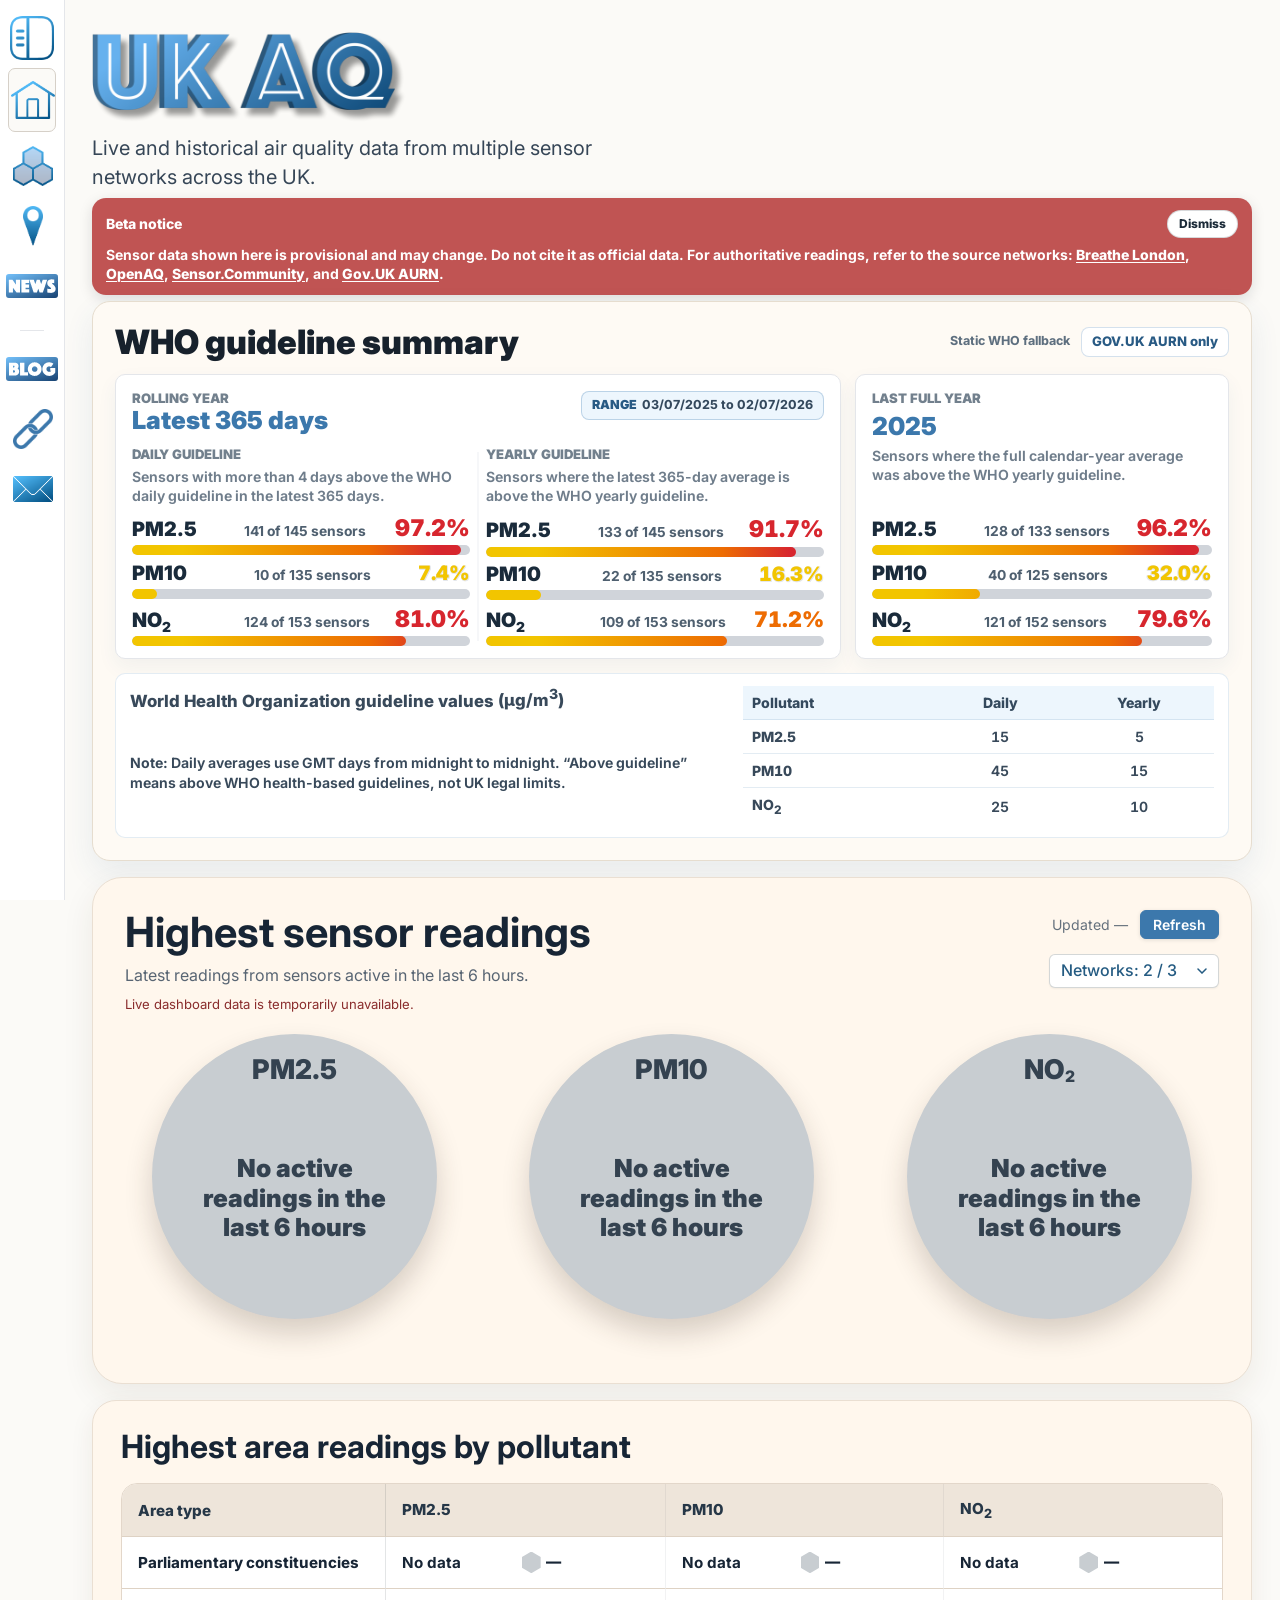
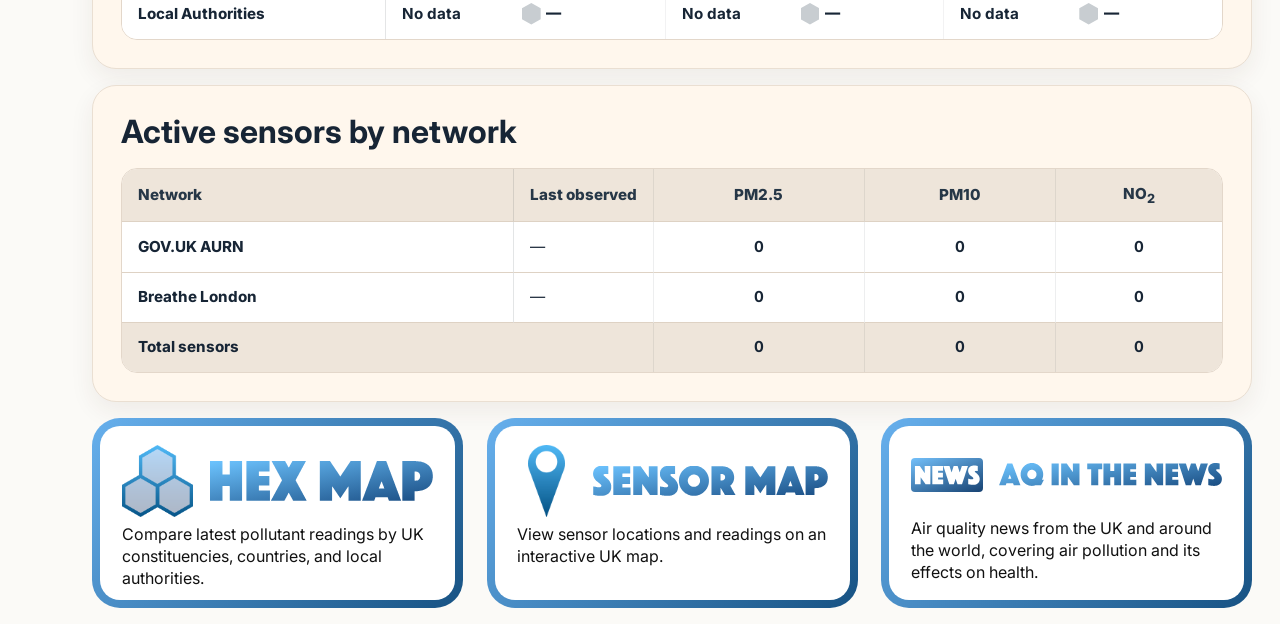
==== commit e103f197: "update website to 0.5" ====
--- a/index.html
+++ b/index.html
@@ -5,29 +5,24 @@
   <meta charset="UTF-8">
   <meta name="viewport" content="width=device-width, initial-scale=1.0">
   <title>UK AQ</title>
+  <meta name="description" content="Live and historical UK air quality data, maps, charts and air quality news from across the UK.">
+  <link rel="canonical" href="https://ukaq.co.uk/">
+  <meta property="og:type" content="website">
+  <meta property="og:site_name" content="UK AQ">
+  <meta property="og:title" content="UK AQ | UK air quality data and news">
+  <meta property="og:description" content="Live and historical UK air quality data, maps, charts and air quality news from across the UK.">
+  <meta property="og:url" content="https://ukaq.co.uk/">
+  <meta property="og:image" content="https://ukaq.co.uk/images/UK-AQ-social-share.png">
+  <meta property="og:image:width" content="1200">
+  <meta property="og:image:height" content="630">
+  <meta property="og:image:alt" content="UK AQ - UK air quality data and news">
+  <meta name="twitter:card" content="summary_large_image">
+  <meta name="twitter:title" content="UK AQ | UK air quality data and news">
+  <meta name="twitter:description" content="Live and historical UK air quality data, maps, charts and air quality news from across the UK.">
+  <meta name="twitter:image" content="https://ukaq.co.uk/images/UK-AQ-social-share.png">
   <link rel="stylesheet" href="styles.css">
   <link rel="stylesheet" href="/bottom-nav.css">
   <link rel="icon" href="/images/favicon.ico" type="image/png">
-  <link rel="preload" as="image" href="/sidebar-images/uk-aq-hex-map-sidebar.svg" />
-  <link rel="preload" as="image" href="/sidebar-images/youtube-logo.svg" />
-  <link rel="preload" as="image" href="/sidebar-images/youtube-logo-Word.svg" />
-  <link rel="preload" as="image" href="/sidebar-images/uk-aq-contact-blue-200h.svg" />
-  <link rel="preload" as="image" href="/sidebar-images/UK-AQ-WHO-button.svg" />
-  <link rel="preload" as="image" href="/sidebar-images/openaq_logo.svg" />
-  <link rel="preload" as="image" href="/sidebar-images/breathelondon_logo_v2.svg" />
-  <link rel="preload" as="image" href="/sidebar-images/scomm_logo_text.svg" />
-  <link rel="preload" as="image" href="/images/UK-AQ-hex-map.svg" />
-  <link rel="preload" as="image" href="/images/Link%20Icon.svg" />
-
-<!--
-  <link rel="preload" as="image" href="/sidebar-images/uk-aq-sensors-icon.svg" />
-  <link rel="preload" as="image" href="/sidebar-images/uk-aq-map-icon.svg" />
-  <link rel="preload" as="image" href="/sidebar-images/Bubble-Chart-Icon.svg" />
-  <link rel="preload" as="image" href="/sidebar-images/Line-Chart-Icon.svg" />
-  <link rel="preload" as="image" href="/sidebar-images/user-guide.svg" />
-  <link rel="preload" as="image" href="/images/Red-Square-Button-White-Cross-200x200.svg" />
-  <link rel="preload" as="image" href="/images/settings-cog.svg" />
--->
     <style>
     .home-page {
       margin: 0;
@@ -429,7 +424,7 @@
       }
     }
 
-    @media (min-width: 768px) and (max-width: 926px) {
+    @media (min-width: 768px) and (max-width: 1099px) {
       .home-header-inner {
         grid-template-columns: minmax(0, 1fr) minmax(0, 456px);
         gap: clamp(12px, 2vw, 18px);
@@ -2765,10 +2760,7 @@
             <span class="ukaq-bottom-nav-icon-box">
               <img class="ukaq-bottom-nav-icon" src="/sidebar-images/uk-aq-news-sidebar-button.svg" alt="">
             </span>
-            <span class="ukaq-bottom-nav-title-switch">
-              <img class="ukaq-bottom-nav-title ukaq-bottom-nav-title--two-line" src="/images/UK-AQ-NEWS-2lines.png" alt="AQ in the News">
-              <img class="ukaq-bottom-nav-title ukaq-bottom-nav-title--one-line" src="/images/UK-AQ-NEWS-1line.png" alt="AQ in the News">
-            </span>
+            <img class="ukaq-bottom-nav-title" src="/images/UK-AQ-NEWS-1line.svg" alt="AQ in the News">
           </div>
           <p class="ukaq-bottom-nav-description">
             Air quality news from the UK and around the world, covering air pollution and its effects on health.
--- a/bottom-nav.css
+++ b/bottom-nav.css
@@ -1,5 +1,7 @@
 .ukaq-bottom-nav {
   margin-top: 2.25rem;
+  container-name: ukaq-bottom-nav;
+  container-type: inline-size;
 }
 
 .ukaq-bottom-nav-grid {
@@ -107,10 +109,6 @@
   max-height: 40px;
 }
 
-.ukaq-bottom-nav-card[href="/news/"] .ukaq-bottom-nav-title--one-line {
-  max-height: 38px;
-}
-
 .ukaq-bottom-nav-description {
   margin: 0.35rem 0 0;
   font-size: 1rem;
@@ -122,16 +120,6 @@
 .ukaq-bottom-nav-card[href="/news/"] .ukaq-bottom-nav-header,
 .ukaq-bottom-nav-card[href="/news/"] .ukaq-bottom-nav-description {
   transform: translateY(-6px);
-}
-
-@container (min-width: 190px) {
-  .ukaq-bottom-nav-card[href="/news/"] .ukaq-bottom-nav-title--two-line {
-    display: none;
-  }
-
-  .ukaq-bottom-nav-card[href="/news/"] .ukaq-bottom-nav-title--one-line {
-    display: block;
-  }
 }
 
 @container (min-width: 200px) {
@@ -150,13 +138,20 @@
   }
 }
 
-@media (max-width: 980px) {
+@container ukaq-bottom-nav (max-width: 1080px) {
   .ukaq-bottom-nav-grid--three {
     grid-template-columns: repeat(2, minmax(0, var(--ukaq-bottom-nav-card-max)));
   }
+
+  .ukaq-bottom-nav-grid--three > .ukaq-bottom-nav-card:last-child:nth-child(odd) {
+    grid-column: 1 / -1;
+    width: 100%;
+    max-width: var(--ukaq-bottom-nav-card-max);
+    justify-self: center;
+  }
 }
 
-@media (max-width: 640px) {
+@container ukaq-bottom-nav (max-width: 760px) {
   .ukaq-bottom-nav-grid--three,
   .ukaq-bottom-nav-grid--two {
     grid-template-columns: minmax(0, var(--ukaq-bottom-nav-card-max));
--- a/site-ui.css
+++ b/site-ui.css
@@ -1,6 +1,72 @@
 /* Permanent shared UK AQ presentation refinements.
  * These rules must remain when the beta notice is retired.
  */
+
+/* Shared artwork-backed page titles, aligned with the Hex Map/News title area. */
+.ukaq-page-title-heading {
+  box-sizing: border-box;
+  display: flex;
+  align-items: center;
+  min-width: 0;
+  min-height: 92px;
+  margin: 0;
+  padding-right: 132px;
+}
+
+.ukaq-page-title-text {
+  position: absolute;
+  width: 1px;
+  height: 1px;
+  padding: 0;
+  margin: -1px;
+  overflow: hidden;
+  clip: rect(0, 0, 0, 0);
+  white-space: nowrap;
+  border: 0;
+}
+
+.ukaq-page-title-picture {
+  display: block;
+  max-width: 100%;
+}
+
+.ukaq-page-title-image {
+  display: block;
+  width: auto;
+  max-width: 100%;
+  height: 50.4px;
+  object-fit: contain;
+  object-position: left center;
+}
+
+@media (max-width: 767px) {
+  .ukaq-page-title-heading {
+    min-height: 44px;
+    padding: 0 60px 0 52px;
+  }
+
+  .ukaq-page-title-image {
+    width: auto;
+    height: auto;
+    max-height: 42px;
+  }
+
+  body[data-page-slug="who-guidelines"] #ukaq-home-logo,
+  body[data-page-slug="naei-data"] #ukaq-home-logo,
+  body[data-page-slug="wood-burning"] #ukaq-home-logo,
+  body[data-page-slug="research"] #ukaq-home-logo {
+    top: 16px;
+    right: 12px;
+  }
+
+  body[data-page-slug="who-guidelines"] #ukaq-home-logo img,
+  body[data-page-slug="naei-data"] #ukaq-home-logo img,
+  body[data-page-slug="wood-burning"] #ukaq-home-logo img,
+  body[data-page-slug="research"] #ukaq-home-logo img {
+    width: clamp(44px, 13.333vw, 52px);
+    height: auto;
+  }
+}
 
 /* Keep the existing Hex Map coverage animation but round the visible fill end. */
 .hex-map-page .map-summary-coverage-fill {
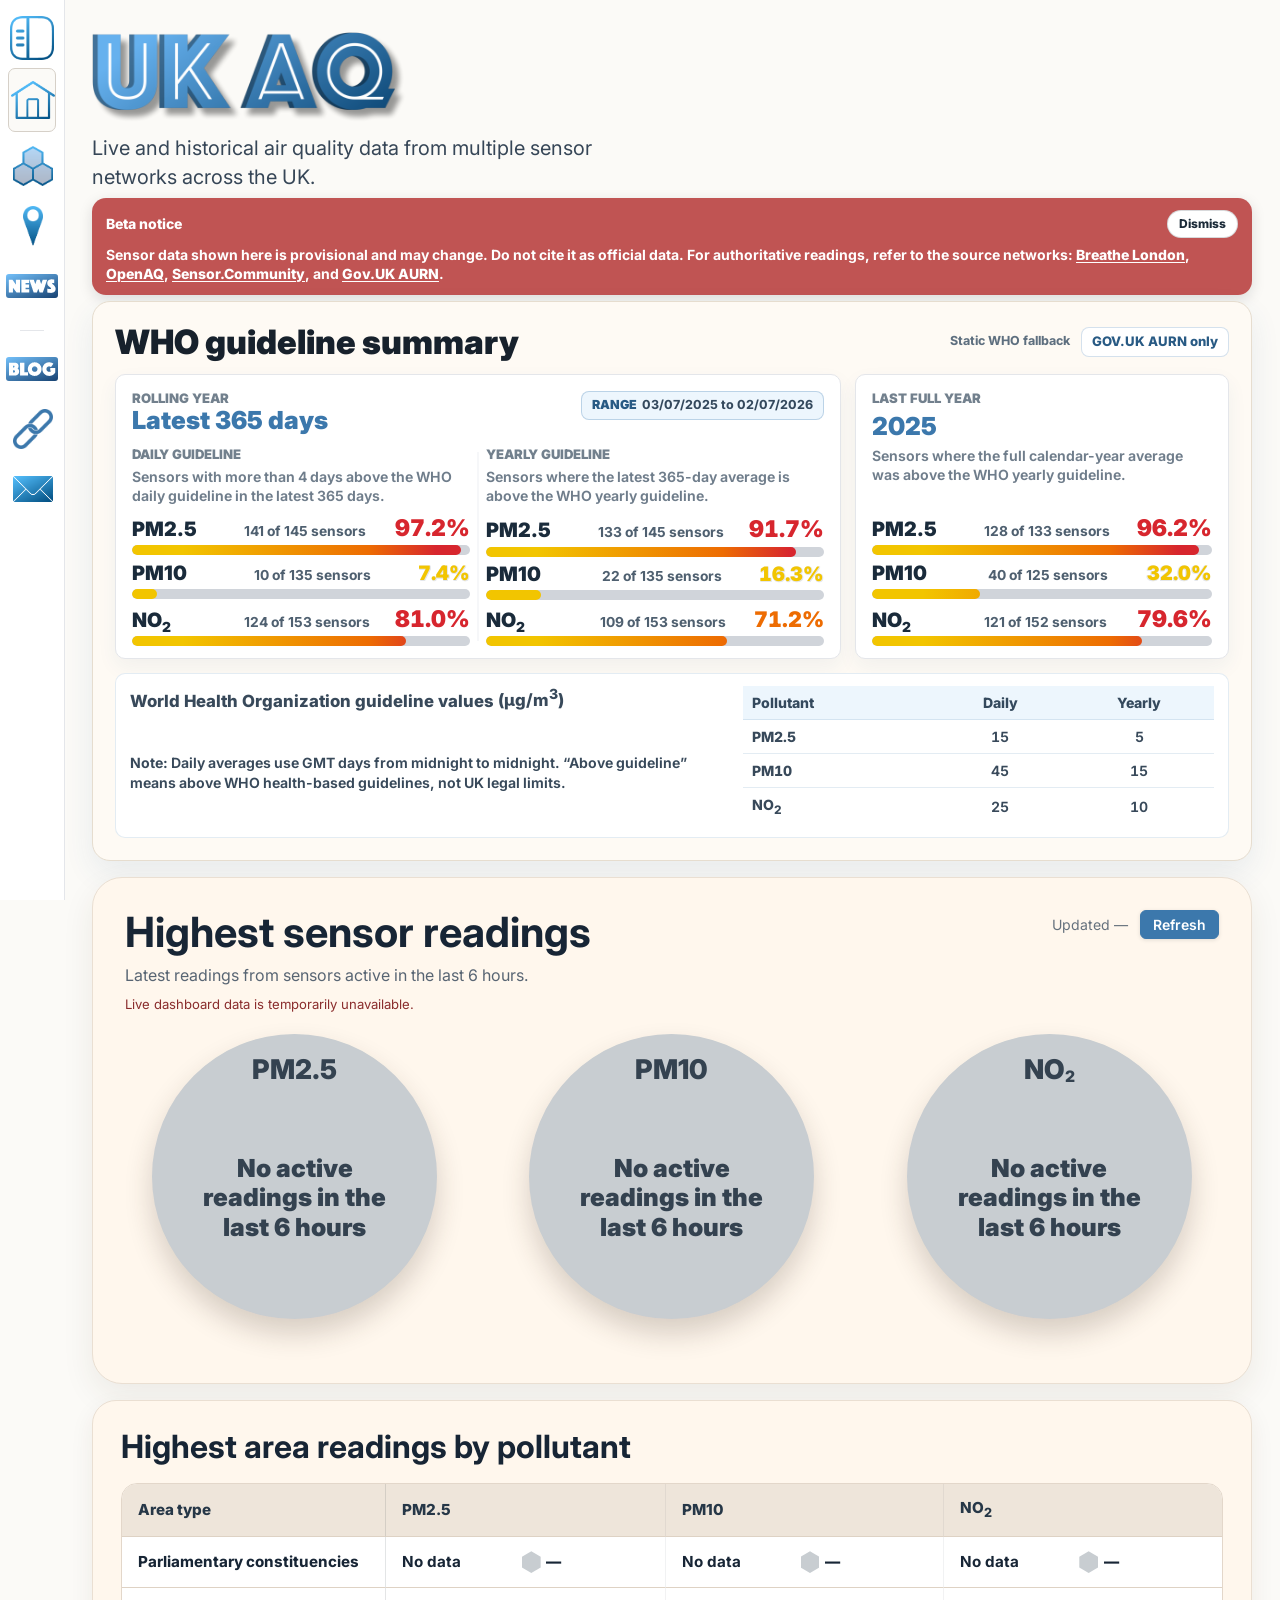
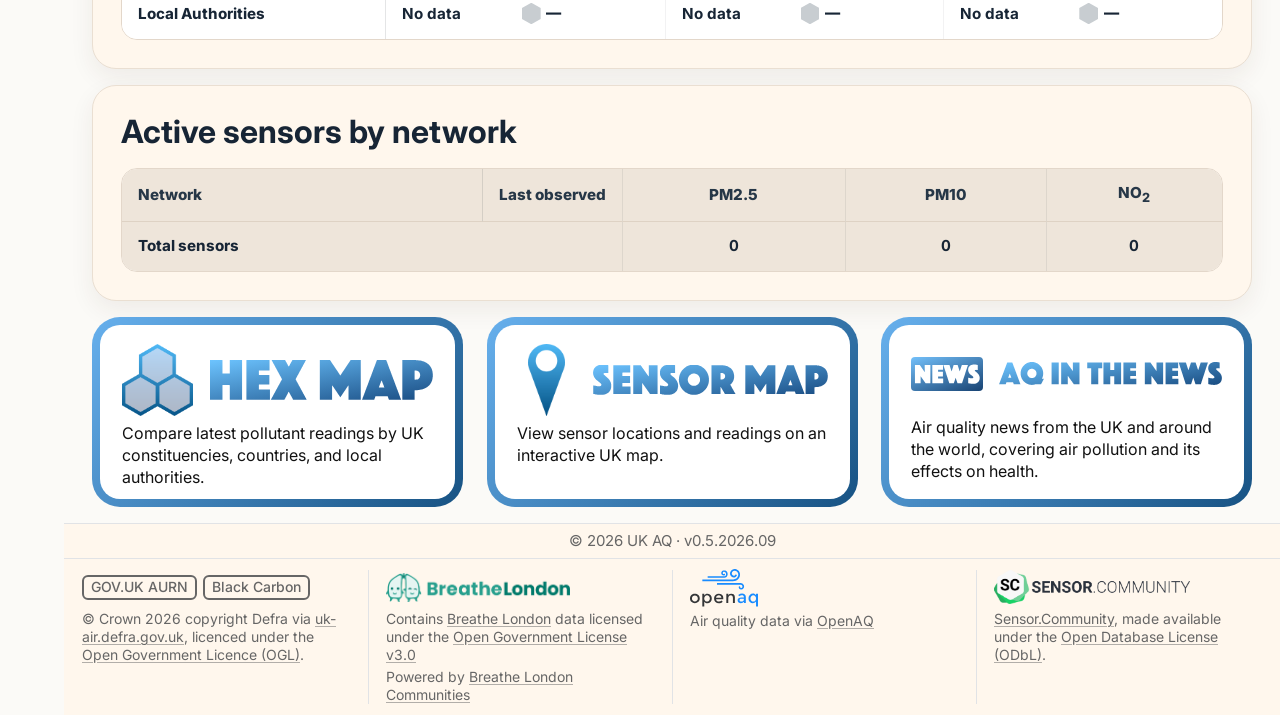
==== commit caf96854: "remove network dropdown from homepage" ====
--- a/index.html
+++ b/index.html
@@ -760,11 +760,6 @@
       gap: 0.75rem;
     }
 
-    .readings-controls {
-      display: flex;
-      justify-content: flex-end;
-    }
-
     .readings-updated {
       margin: 0;
       color: #65717d;
@@ -808,230 +803,6 @@
       cursor: wait;
       transform: none;
       box-shadow: none;
-    }
-
-    .home-network-picker {
-      position: relative;
-      display: inline-flex;
-      font-family: "Inter", system-ui, -apple-system, sans-serif;
-    }
-
-    .home-network-picker-button {
-      display: inline-flex;
-      align-items: center;
-      justify-content: space-between;
-      gap: 7px;
-      min-width: 17ch;
-      padding: 6px 11px;
-      border: 1px solid rgba(20, 34, 37, 0.18);
-      border-radius: 6px;
-      background: #fff;
-      color: #245b82;
-      font: inherit;
-      font-size: 16px;
-      font-weight: 500;
-      line-height: 1.2;
-      cursor: pointer;
-      white-space: nowrap;
-      box-shadow: 0 1px 2px rgba(0, 0, 0, 0.05);
-    }
-
-    .home-network-picker-button:hover:not([aria-expanded="true"]) {
-      background: #f8fafc;
-      border-color: #d1d5db;
-    }
-
-    .home-network-picker-button[aria-expanded="true"] {
-      background: #eff6ff;
-      border-color: #3C78AC;
-      color: #3C78AC;
-    }
-
-    .home-network-picker-button:focus-visible {
-      outline: 2px solid rgba(60, 120, 172, 0.5);
-      outline-offset: 2px;
-    }
-
-    .home-network-picker-chevron {
-      margin-left: auto;
-      flex-shrink: 0;
-      transition: transform 0.15s ease;
-    }
-
-    .home-network-picker-button[aria-expanded="true"] .home-network-picker-chevron {
-      transform: rotate(180deg);
-    }
-
-    .home-network-picker-panel {
-      position: absolute;
-      top: calc(100% + 8px);
-      right: 0;
-      z-index: 340;
-      display: grid;
-      gap: 8px;
-      width: min(350px, calc(100vw - 28px));
-      min-width: 270px;
-      box-sizing: border-box;
-      padding: 10px;
-      border: 1px solid rgba(20, 34, 37, 0.18);
-      border-radius: 12px;
-      background: #fffdfa;
-      box-shadow: 0 12px 30px rgba(16, 24, 34, 0.18);
-    }
-
-    .home-network-picker-panel[hidden] {
-      display: none;
-    }
-
-    .home-network-picker-header {
-      display: flex;
-      justify-content: space-between;
-      padding: 2px 2px 8px;
-      border-bottom: 1px solid rgba(30, 42, 51, 0.1);
-      color: #65717d;
-      font-size: 0.86rem;
-      font-weight: 700;
-      letter-spacing: 0.06em;
-      text-transform: uppercase;
-    }
-
-    .home-network-picker-count {
-      color: #245b82;
-      font-size: 1.05rem;
-      font-variant-numeric: tabular-nums;
-    }
-
-    .home-network-picker-actions {
-      display: flex;
-      align-items: center;
-      gap: 0.5rem;
-      padding: 0 2px 2px;
-    }
-
-    .home-network-picker-action {
-      padding: 0;
-      border: 0;
-      background: transparent;
-      color: #3C78AC;
-      font: inherit;
-      font-size: 0;
-      cursor: pointer;
-    }
-
-    .home-network-picker-action:disabled {
-      color: #9aa2a9;
-      cursor: not-allowed;
-    }
-
-    .home-network-picker-actions-divider {
-      color: #3C78AC;
-      font-size: 1.25rem;
-      font-weight: 700;
-      line-height: 1;
-      user-select: none;
-    }
-
-    .home-network-picker-action-icon {
-      position: relative;
-      display: block;
-      width: 16px;
-      height: 16px;
-      border-radius: 2px;
-    }
-
-    .home-network-picker-action-icon--select-all {
-      border: 1px solid #3C78AC;
-      background: #3C78AC;
-    }
-
-    .home-network-picker-action-icon--select-all::before {
-      content: "✓";
-      position: absolute;
-      inset: 0;
-      display: flex;
-      align-items: center;
-      justify-content: center;
-      color: #fff;
-      font-size: 13px;
-      font-weight: 800;
-      line-height: 1;
-    }
-
-    .home-network-picker-action-icon--clear-all {
-      border: 1px solid #3C78AC;
-      background: transparent;
-    }
-
-    .home-network-picker-action:disabled .home-network-picker-action-icon--select-all {
-      border-color: #9aa2a9;
-      background: #9aa2a9;
-    }
-
-    .home-network-picker-action:disabled .home-network-picker-action-icon--clear-all {
-      border-color: #9aa2a9;
-    }
-
-    .home-network-picker-list {
-      display: grid;
-      gap: 3px;
-      max-height: min(44vh, 360px);
-      overflow-y: auto;
-    }
-
-    .home-network-picker-row {
-      display: flex;
-      align-items: center;
-      justify-content: space-between;
-      gap: 10px;
-      padding: 7px 10px;
-      border-radius: 8px;
-      color: #172535;
-      font-size: 1.08rem;
-      font-weight: 600;
-      cursor: pointer;
-    }
-
-    .home-network-picker-row:hover,
-    .home-network-picker-row:focus-within {
-      background: rgba(40, 117, 168, 0.08);
-    }
-
-    .home-network-picker-row.is-unselected {
-      color: #73808d;
-    }
-
-    .home-network-picker-row-main {
-      display: inline-flex;
-      align-items: center;
-      gap: 8px;
-      min-width: 0;
-    }
-
-    .home-network-picker-row input {
-      width: 15px;
-      height: 15px;
-      accent-color: #2875a8;
-    }
-
-    .home-network-picker-sensor-count {
-      color: #3C78AC;
-      font-size: 1rem;
-      font-weight: 700;
-      font-variant-numeric: tabular-nums;
-    }
-
-    .home-network-picker-footer {
-      padding-top: 8px;
-      border-top: 1px solid rgba(30, 42, 51, 0.1);
-      color: #6b7280;
-      font-size: 13px;
-    }
-
-    @media (max-width: 720px) {
-      .home-network-picker-panel {
-        right: auto;
-        left: 0;
-      }
     }
 
     .pollutant-grid {
@@ -2363,46 +2134,6 @@
               <time id="dashboard-updated">Updated —</time>
             </p>
             <button type="button" class="btn-refresh" id="dashboard-refresh">Refresh</button>
-          </div>
-          <div class="readings-controls">
-            <div class="home-network-picker" id="home-network-picker">
-              <button
-                type="button"
-                class="home-network-picker-button"
-                id="network-picker-button"
-                aria-haspopup="dialog"
-                aria-expanded="false"
-                aria-controls="network-picker-panel"
-              >
-                <span id="network-picker-button-text">Networks: 0 / 0</span>
-                <svg class="home-network-picker-chevron" width="10" height="6" viewBox="0 0 10 6" fill="none" aria-hidden="true">
-                  <path d="M1 1l4 4 4-4" stroke="currentColor" stroke-width="1.5" stroke-linecap="round"></path>
-                </svg>
-              </button>
-              <div
-                class="home-network-picker-panel"
-                id="network-picker-panel"
-                role="dialog"
-                aria-label="Choose dashboard networks"
-                hidden
-              >
-                <div class="home-network-picker-header">
-                  <span>NETWORKS</span>
-                  <span class="home-network-picker-count" id="network-picker-count">0 / 0</span>
-                </div>
-                <div class="home-network-picker-actions">
-                  <button type="button" class="home-network-picker-action" id="network-picker-select-all" aria-label="Select all networks" title="Select all networks">
-                    <span class="home-network-picker-action-icon home-network-picker-action-icon--select-all" aria-hidden="true"></span>
-                  </button>
-                  <span class="home-network-picker-actions-divider" aria-hidden="true">/</span>
-                  <button type="button" class="home-network-picker-action" id="network-picker-clear-all" aria-label="Clear all networks" title="Clear all networks">
-                    <span class="home-network-picker-action-icon home-network-picker-action-icon--clear-all" aria-hidden="true"></span>
-                  </button>
-                </div>
-                <div class="home-network-picker-list" id="network-picker-list"></div>
-                <div class="home-network-picker-footer" id="network-picker-footer"></div>
-              </div>
-            </div>
           </div>
         </div>
       </div>
@@ -2677,36 +2408,7 @@
                 <th scope="col">NO<sub>2</sub></th>
               </tr>
             </thead>
-            <tbody id="network-summary-body">
-              <tr data-network="gov_uk_aurn">
-                <th scope="row">GOV.UK AURN</th>
-                <td></td>
-                <td></td>
-                <td></td>
-                <td></td>
-              </tr>
-              <tr data-network="breathelondon">
-                <th scope="row">Breathe London</th>
-                <td></td>
-                <td></td>
-                <td></td>
-                <td></td>
-              </tr>
-              <tr data-network="sensorcommunity">
-                <th scope="row">Sensor.Community</th>
-                <td>—</td>
-                <td>—</td>
-                <td>—</td>
-                <td>—</td>
-              </tr>
-              <tr data-network="total">
-                <th scope="row">Total sensors</th>
-                <td></td>
-                <td>—</td>
-                <td>—</td>
-                <td>—</td>
-              </tr>
-            </tbody>
+            <tbody id="network-summary-body"></tbody>
           </table>
         </div>
       </article>
--- a/site-ui.css
+++ b/site-ui.css
@@ -95,7 +95,6 @@
 
 /* Match the Hex Map chart selector's centred 1 glyph while preserving the
    existing rounded-square network action shape. */
-.home-page .home-network-picker-action-icon--clear-all::before,
 .hex-map-page .network-dropdown-action-icon--clear-all::before {
   content: "1";
   position: absolute;
@@ -108,16 +107,8 @@
   line-height: 1;
 }
 
-.home-page .home-network-picker-action-icon--clear-all::before {
-  color: #3C78AC;
-}
-
 .hex-map-page .network-dropdown-action-icon--clear-all::before {
   color: var(--accent);
-}
-
-.home-page .home-network-picker-action:disabled .home-network-picker-action-icon--clear-all::before {
-  color: #9aa2a9;
 }
 
 .hex-map-page .network-dropdown-action:disabled .network-dropdown-action-icon--clear-all::before {
--- a/mobile.css
+++ b/mobile.css
@@ -329,9 +329,7 @@
     grid-template-columns: minmax(0, 1fr);
   }
 
-  .home-page .readings-header-controls,
-  .home-page .readings-controls,
-  .home-page .home-network-picker {
+  .home-page .readings-header-controls {
     width: 100%;
   }
 
@@ -345,40 +343,8 @@
   }
 
   .home-page .btn-refresh,
-  .home-page .home-network-picker-button,
   .home-page .who-toggle button {
     min-height: 44px;
-  }
-
-  .home-page .home-network-picker-button {
-    width: 100%;
-  }
-
-  .home-page .home-network-picker-panel {
-    right: auto;
-    left: 0;
-    width: min(350px, calc(100vw - 32px));
-    min-width: 0;
-    max-height: min(70dvh, 520px);
-  }
-
-  .home-page .home-network-picker-action {
-    display: inline-flex;
-    width: 44px;
-    height: 44px;
-    align-items: center;
-    justify-content: center;
-  }
-
-  .home-page .home-network-picker-row {
-    min-height: 44px;
-    box-sizing: border-box;
-  }
-
-  .home-page .home-network-picker-row input {
-    width: 20px;
-    height: 20px;
-    flex: 0 0 20px;
   }
 
   .home-page .dashboard-table-wrap {
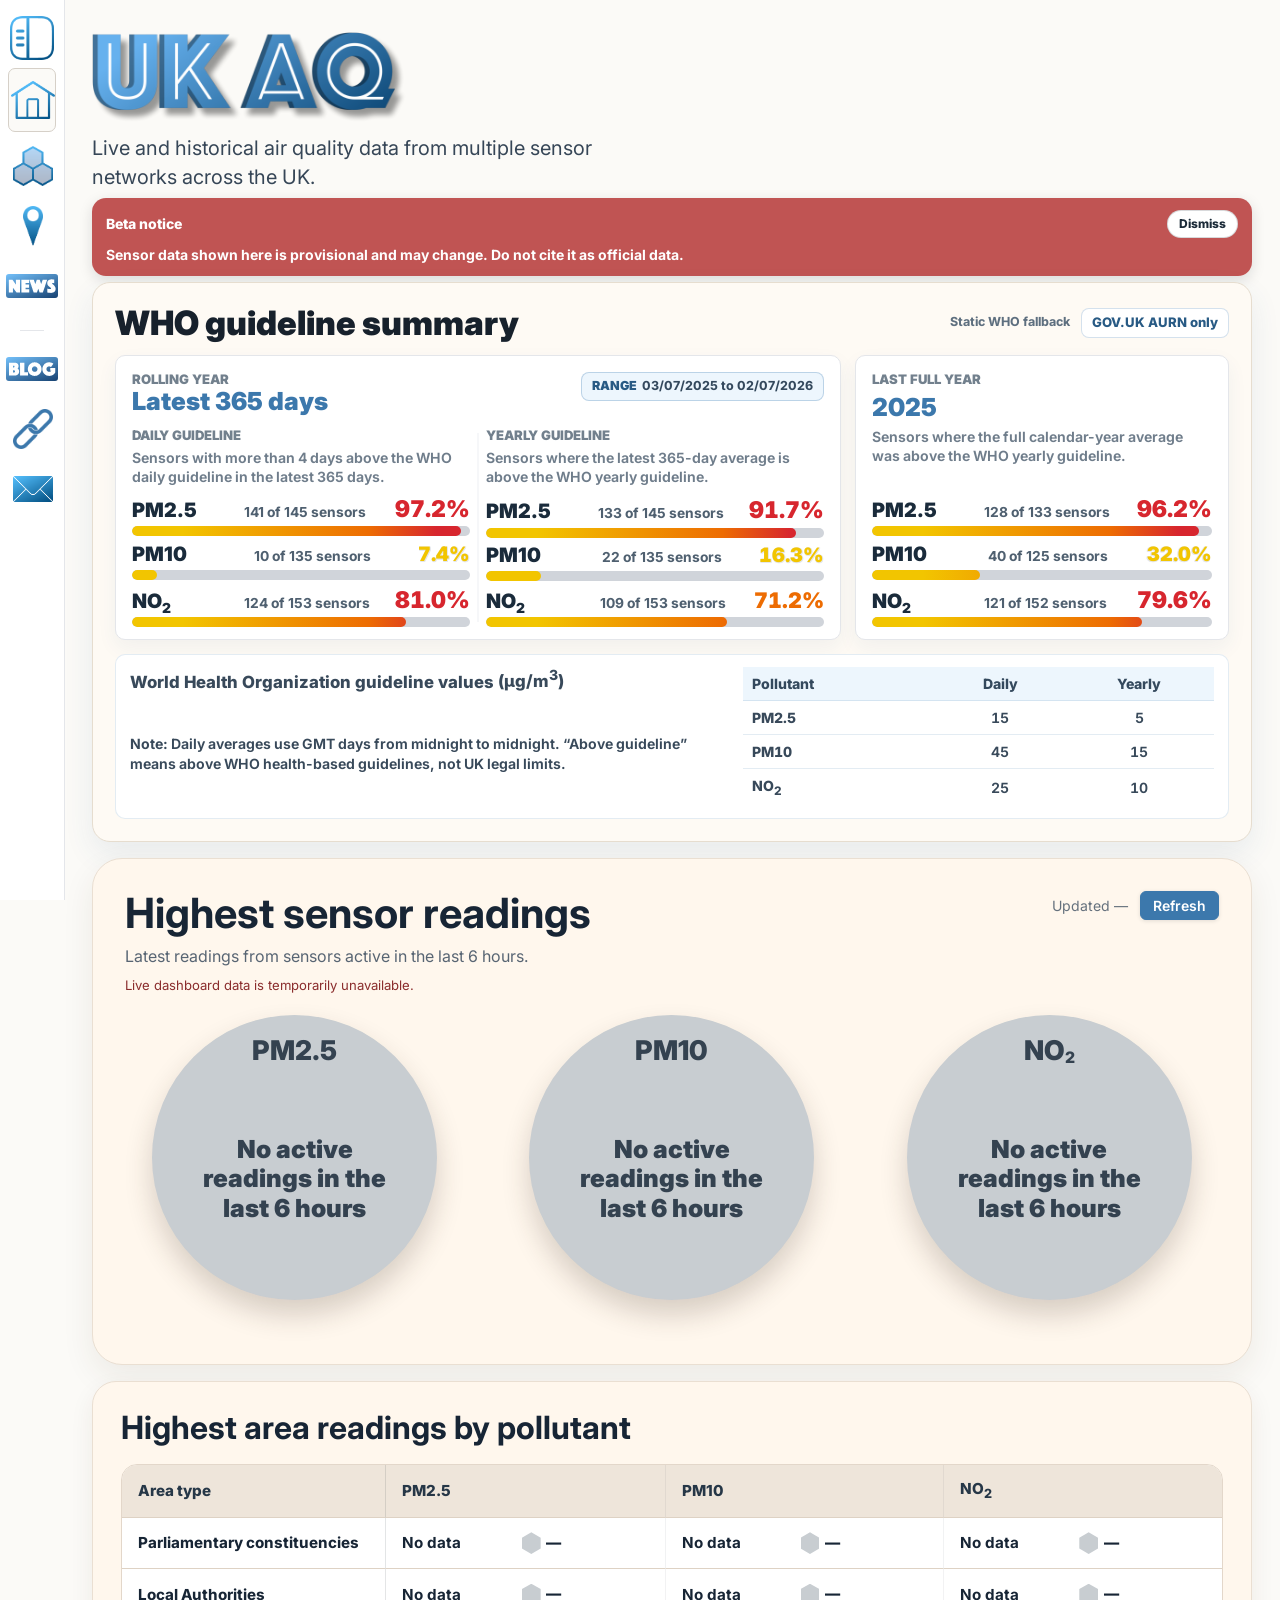
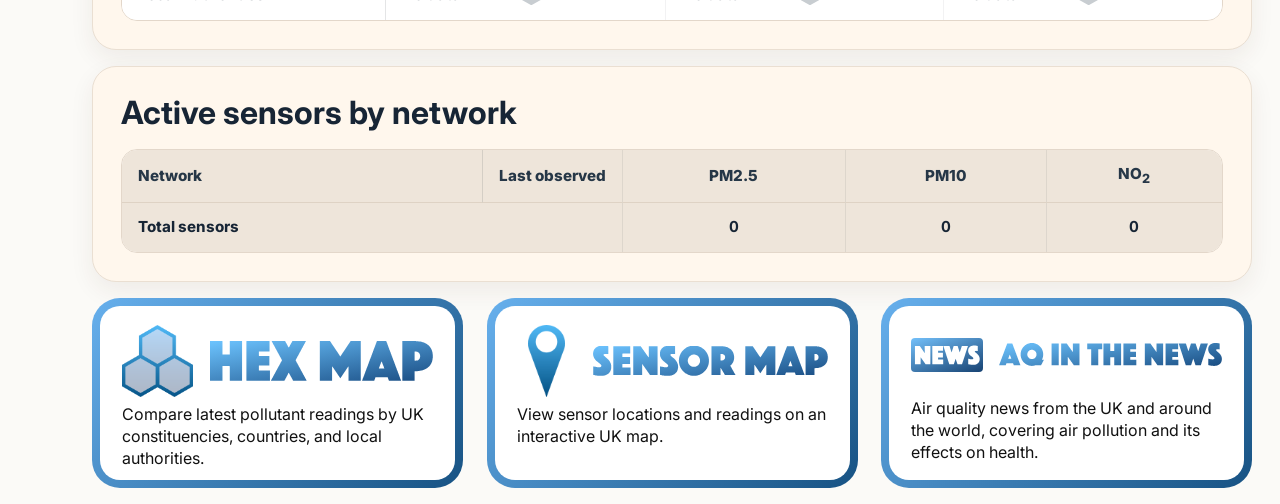
==== commit a21c0146: "Improve shared network attribution and map state This commit adds canonical network/source attributi" ====
--- a/index.html
+++ b/index.html
@@ -340,6 +340,7 @@
 
       .homepage-media-carousel-title {
         display: -webkit-box;
+        overflow-wrap: anywhere; /* Emergency break for an overlong compound. */
         margin: 0;
         overflow: hidden;
         color: #fff;
@@ -2541,6 +2542,7 @@
   <script src="/shared/domain/networks.js"></script>
   <script src="/shared/data/network-catalog.js"></script>
   <script src="/shared/auth/uk-aq-cache-auth.js"></script>
+  <script src="/shared/domain/canonical-current-rows.js"></script>
   <script src="/dashboard.js"></script>
   <script>
     (() => {
--- a/mobile.css
+++ b/mobile.css
@@ -120,6 +120,7 @@
 
   .home-page .homepage-media-mobile-title-text {
     display: -webkit-box;
+    overflow-wrap: anywhere; /* Only when the complete hyphenated word cannot fit. */
     width: 100%;
     overflow: hidden;
     -webkit-box-orient: vertical;
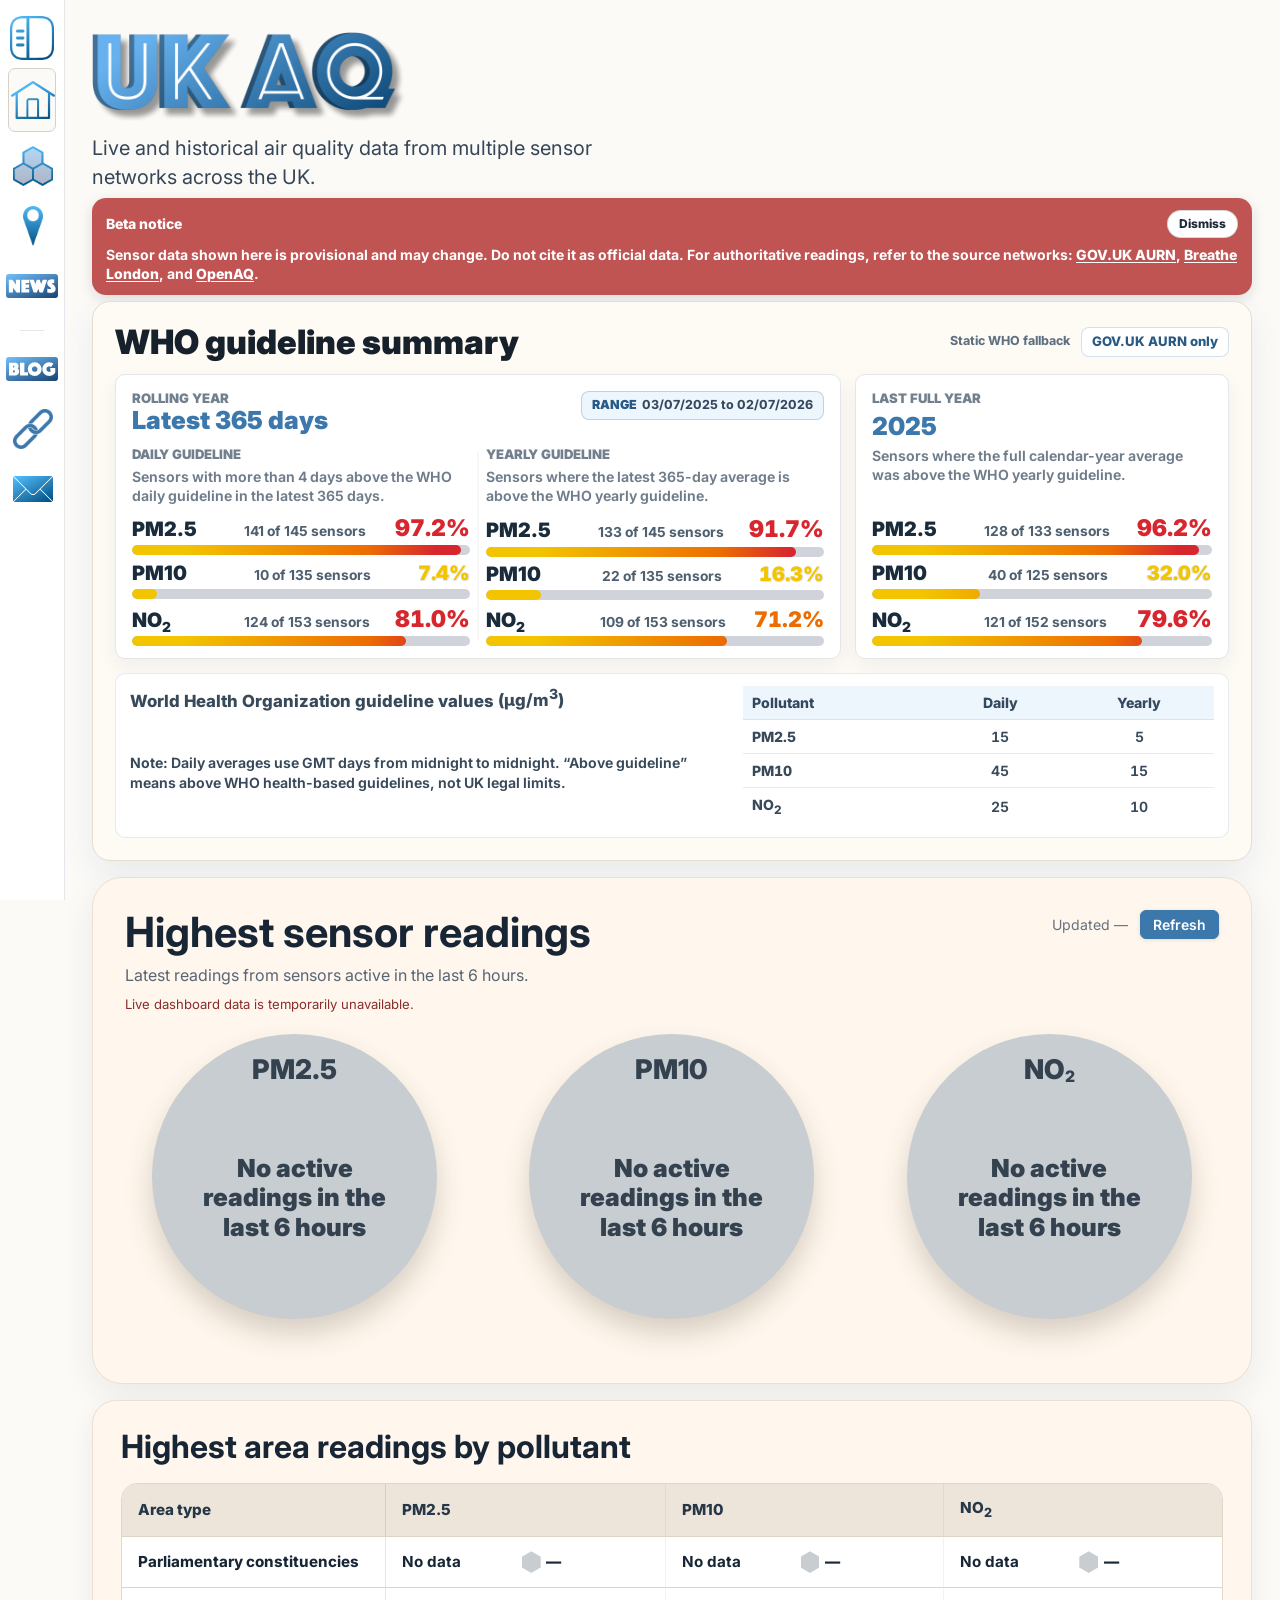
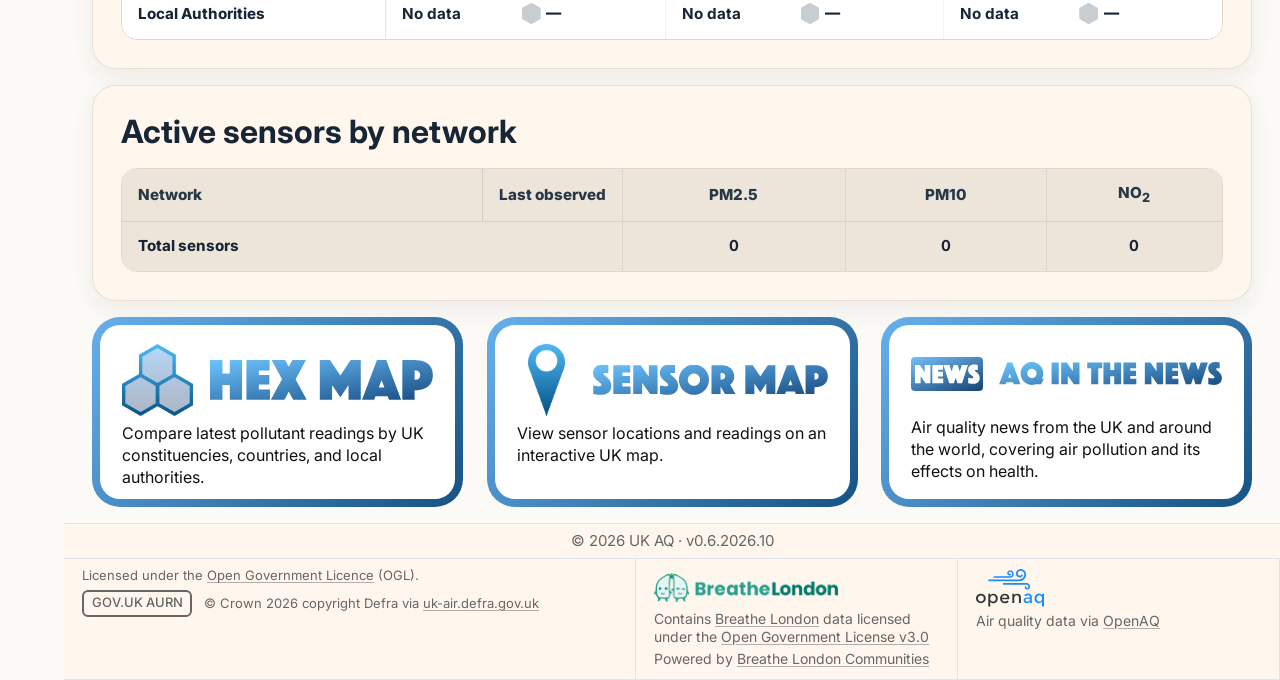
==== commit e2e38370: "Add site-wide and network outage notices" ====
--- a/index.html
+++ b/index.html
@@ -1927,6 +1927,7 @@
     }
   </style>
   <link rel="stylesheet" href="/beta-notice.css">
+    <link rel="stylesheet" href="/site-notice.css">
   <link rel="stylesheet" href="/site-ui.css">
   <link rel="stylesheet" href="/mobile.css" media="(max-width: 767px)">
 </head>
@@ -1958,6 +1959,7 @@
 
   <main class="home-main">
     <div class="ukaq-beta-notice-mount" data-ukaq-beta-notice-mount></div>
+    <section class="ukaq-site-notice" data-ukaq-site-notice aria-label="Site notice" hidden></section>
     <aside class="homepage-media-mobile" aria-label="Latest News on Air Quality" hidden data-homepage-media-mobile>
       <h2 class="homepage-media-mobile-heading"><img src="images/UK-AQ-latest-news-air-quality-1-line.png" alt="Latest News on Air Quality"></h2>
       <div data-homepage-media-mobile-content></div>
@@ -2848,5 +2850,6 @@
   <script src="/homepage-network-table-layout.js"></script>
   <script src="/homepage-media-carousel.js"></script>
   <script src="/beta-notice.js"></script>
+    <script type="module" src="/site-notice.js"></script>
 </body>
 </html>
--- a/beta-notice.css
+++ b/beta-notice.css
@@ -76,6 +76,7 @@
   align-items: center;
   width: auto;
   padding: 8px 12px;
+  border-radius: 8px;
   background: rgba(180, 48, 48, 0.82);
   color: #fff;
   box-shadow: 0 2px 8px rgba(16, 24, 34, 0.12);
--- a/site-notice.css
+++ b/site-notice.css
@@ -0,0 +1,87 @@
+.ukaq-site-notice[hidden],
+.site-notice-tooltip[hidden] {
+  display: none !important;
+}
+
+.ukaq-site-notice,
+.site-notice-tooltip {
+  box-sizing: border-box;
+  background: #D29922;
+  color: #000000;
+  font: 600 16px/1.5 "Inter", system-ui, sans-serif;
+  overflow-wrap: anywhere;
+  text-align: left;
+  text-shadow: none;
+}
+
+.ukaq-site-notice {
+  display: flex;
+  align-items: flex-start;
+  gap: 10px;
+  width: 100%;
+  padding: 12px 18px;
+  border-radius: 16px;
+  margin: 0 0 16px;
+}
+
+.home-main > .ukaq-site-notice { margin: 0; }
+.site-notice-message { min-width: 0; }
+.site-notice-message p { margin: 0; white-space: pre-line; }
+.site-notice-message p + p { margin-top: 0.65em; }
+.ukaq-site-notice > svg { flex: 0 0 22px; width: 22px; height: 22px; color: #000000; }
+.site-notice-message a,
+.site-notice-message a:visited { color: #113B68; text-decoration: underline; text-underline-offset: 2px; }
+.site-notice-message a:focus-visible,
+.network-notice-trigger:focus-visible { outline: 3px solid #113B68; outline-offset: 3px; border-radius: 3px; }
+
+.network-notice-trigger {
+  appearance: none;
+  display: inline-flex;
+  flex: 0 0 auto;
+  align-items: center;
+  justify-content: center;
+  width: 28px;
+  height: 28px;
+  padding: 4px;
+  border: 0;
+  border-radius: 50%;
+  color: #966C16;
+  background: transparent;
+  cursor: pointer;
+  vertical-align: middle;
+}
+.network-notice-trigger svg { width: 20px; height: 20px; }
+.site-notice-tooltip {
+  position: fixed;
+  z-index: 10000;
+  width: 360px;
+  padding: 14px 18px;
+  border-radius: 16px;
+  box-shadow: 0 4px 18px rgba(0,0,0,0.25);
+  overflow: auto;
+  overscroll-behavior: contain;
+}
+
+/* Keep compact network labels readable alongside independent warning controls. */
+.hex-map-page .network-name-wrap {
+  display: inline-flex;
+  align-items: center;
+  gap: 3px;
+  min-width: 0;
+}
+.hex-map-page label.network-name { cursor: inherit; }
+.hex-map-page .network-option-left { flex: 1; }
+
+/* Reclaim unused space in the compact selector before truncating long names.
+   Keep the warning button size, checkbox and right-aligned count intact. */
+.hex-map-page .networks-panel-floating:not(.is-maxi) .network-option { padding-inline: 6px; }
+.hex-map-page .networks-panel-floating:not(.is-maxi) .network-option-main { gap: 4px; }
+.hex-map-page .networks-panel-floating:not(.is-maxi) .network-option-left { gap: 4px; }
+.hex-map-page .networks-panel-floating:not(.is-maxi) .network-count { padding-left: 4px; }
+
+@media (max-width: 767px) {
+  .home-page .home-main > .ukaq-site-notice { margin-bottom: 12px; }
+  .hex-map-page main > .ukaq-site-notice { order: 2; }
+  .network-notice-trigger { width: 44px; height: 44px; }
+  .ukaq-site-notice { padding: 11px 14px; }
+}
--- a/mobile.css
+++ b/mobile.css
@@ -263,7 +263,9 @@
     }
   }
 
-  .home-page .home-main > section {
+  /* The site-notice section owns its padding and border; apply these generic
+     mobile section dividers only to normal homepage content sections. */
+  .home-page .home-main > section:not(.ukaq-site-notice) {
     box-sizing: border-box;
     margin: 0;
     padding: 20px 0;
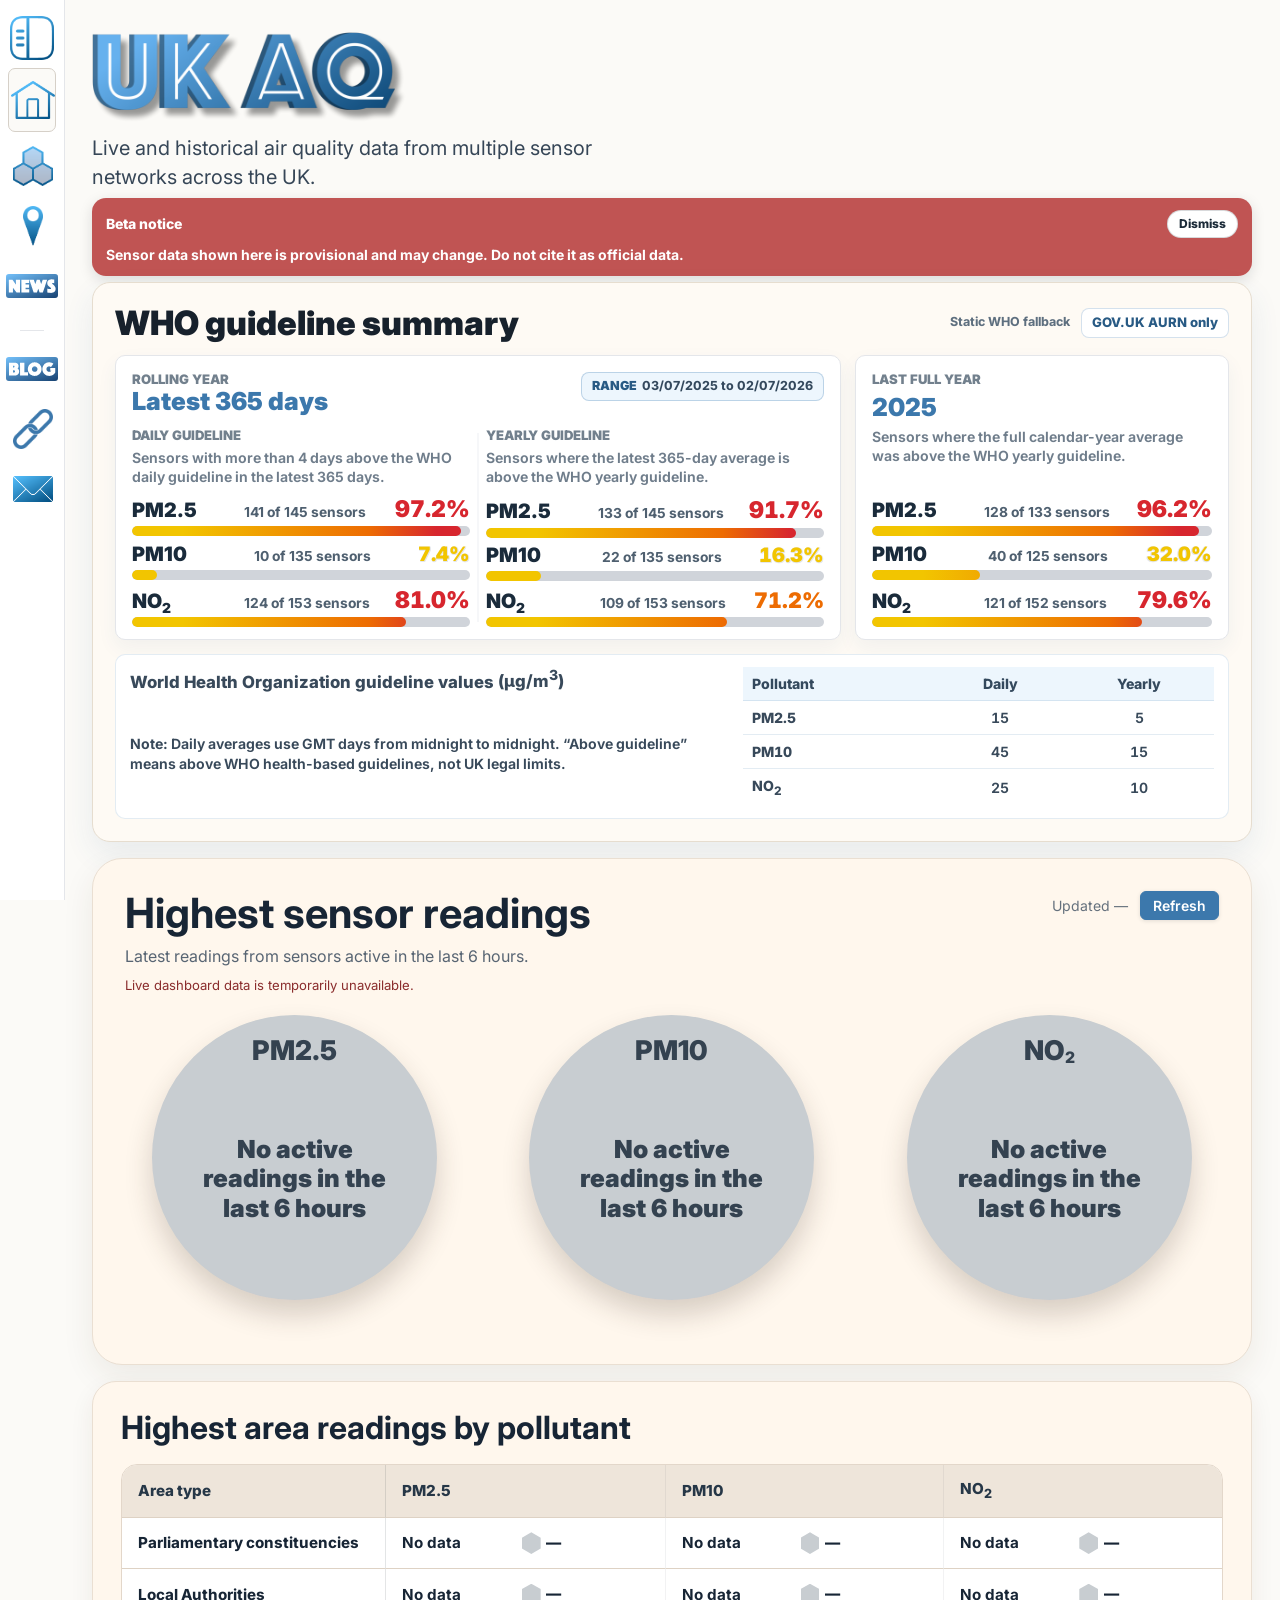
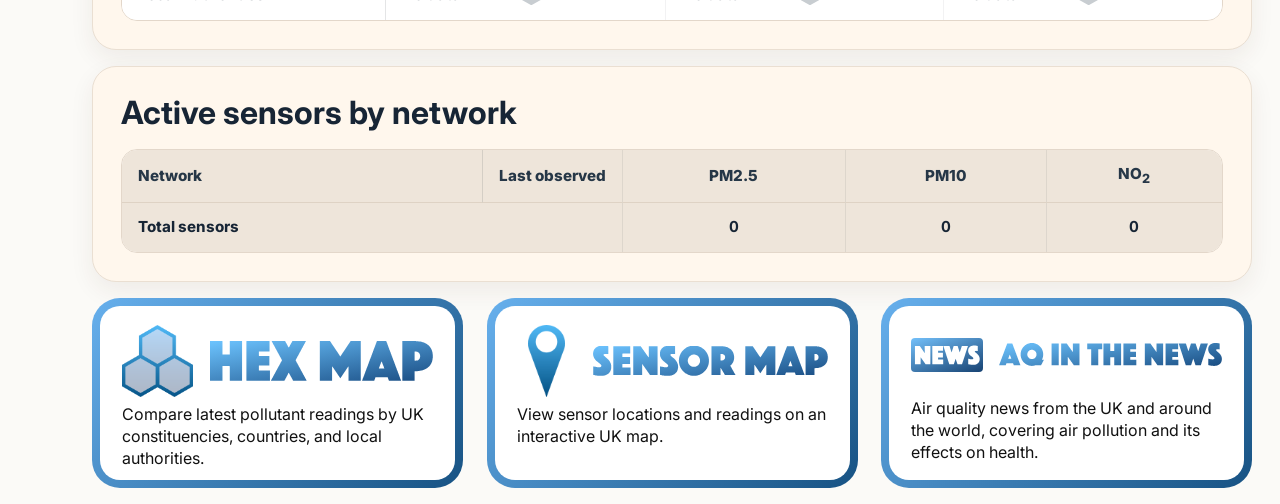
==== commit cb21d7a9: "update beta" ====
--- a/index.html
+++ b/index.html
@@ -4,22 +4,22 @@
 <head>
   <meta charset="UTF-8">
   <meta name="viewport" content="width=device-width, initial-scale=1.0">
-  <title>UK AQ</title>
+  <title>UK Air Quality | Live and Historical Data</title>
   <meta name="description" content="Live and historical UK air quality data, maps, charts and air quality news from across the UK.">
-  <link rel="canonical" href="https://ukaq.co.uk/">
+  <link rel="canonical" href="/">
   <meta property="og:type" content="website">
   <meta property="og:site_name" content="UK AQ">
   <meta property="og:title" content="UK AQ | UK air quality data and news">
   <meta property="og:description" content="Live and historical UK air quality data, maps, charts and air quality news from across the UK.">
-  <meta property="og:url" content="https://ukaq.co.uk/">
-  <meta property="og:image" content="https://ukaq.co.uk/images/UK-AQ-social-share.png">
+  <meta property="og:url" content="/">
+  <meta property="og:image" content="/images/UK-AQ-OG-Images-homepage.png">
   <meta property="og:image:width" content="1200">
   <meta property="og:image:height" content="630">
-  <meta property="og:image:alt" content="UK AQ - UK air quality data and news">
+  <meta property="og:image:alt" content="UK AQ live and historical air quality data from multiple air quality networks across the UK.">
   <meta name="twitter:card" content="summary_large_image">
   <meta name="twitter:title" content="UK AQ | UK air quality data and news">
   <meta name="twitter:description" content="Live and historical UK air quality data, maps, charts and air quality news from across the UK.">
-  <meta name="twitter:image" content="https://ukaq.co.uk/images/UK-AQ-social-share.png">
+  <meta name="twitter:image" content="/images/UK-AQ-OG-Images-homepage.png">
   <link rel="stylesheet" href="styles.css">
   <link rel="stylesheet" href="/bottom-nav.css">
   <link rel="icon" href="/images/favicon.ico" type="image/png">
--- a/bottom-nav.css
+++ b/bottom-nav.css
@@ -1,7 +1,44 @@
+/* Only card-bearing pages grow their main area. Keep existing horizontal
+ * geometry and section gaps, with spare height reserved above the final nav.
+ * The maps retain their separate footer arrangements. */
+body:not(.hex-map-page):not(.ukaq-site-footer-after-viewport) > main:has(.ukaq-bottom-nav-grid) {
+  --ukaq-bottom-nav-footer-gap: 16px;
+  --home-main-footer-gap: var(--ukaq-bottom-nav-footer-gap);
+  display: flex;
+  flex-direction: column;
+  flex: 1 0 auto;
+  min-height: 0;
+  padding-bottom: var(--ukaq-bottom-nav-footer-gap);
+}
+
+/* Resources and Contact nest their navigation inside this content frame. */
+body > main:has(.ukaq-bottom-nav-grid) > .resources-frame {
+  display: flex;
+  flex-direction: column;
+  flex: 1 0 auto;
+}
+
+body > main:has(.ukaq-bottom-nav-grid) > *,
+body > main > .resources-frame:has(> .ukaq-bottom-nav) > * {
+  flex-shrink: 0;
+}
+
 .ukaq-bottom-nav {
-  margin-top: 2.25rem;
+  --ukaq-bottom-nav-content-gap: 2.25rem;
+  margin-top: var(--ukaq-bottom-nav-content-gap);
   container-name: ukaq-bottom-nav;
   container-type: inline-size;
+}
+
+/* Padding preserves the content-to-nav minimum when the auto margin is zero. */
+body > main:has(.ukaq-bottom-nav-grid) .ukaq-bottom-nav {
+  margin-top: auto;
+  padding-top: var(--ukaq-bottom-nav-content-gap);
+}
+
+/* The homepage keeps its existing section gap, mobile inset and breakpoints. */
+body > main.home-main > .home-section:has(> .ukaq-bottom-nav-grid) {
+  margin-top: auto;
 }
 
 .ukaq-bottom-nav-grid {
--- a/mobile.css
+++ b/mobile.css
@@ -586,7 +586,8 @@
   body[data-page-slug="sensor-map"] #ukaq-home-logo,
   body[data-page-slug="resources"] #ukaq-home-logo,
   body[data-page-slug="contact"] #ukaq-home-logo,
-  body[data-page-slug="news"] #ukaq-home-logo {
+  body[data-page-slug="news"] #ukaq-home-logo,
+  body[data-page-slug="news-by-email"] #ukaq-home-logo {
     top: 16px;
     right: 12px;
   }
@@ -594,7 +595,8 @@
   body[data-page-slug="sensor-map"] #ukaq-home-logo img,
   body[data-page-slug="resources"] #ukaq-home-logo img,
   body[data-page-slug="contact"] #ukaq-home-logo img,
-  body[data-page-slug="news"] #ukaq-home-logo img {
+  body[data-page-slug="news"] #ukaq-home-logo img,
+  body[data-page-slug="news-by-email"] #ukaq-home-logo img {
     width: clamp(44px, 13.333vw, 52px);
     height: auto;
   }
